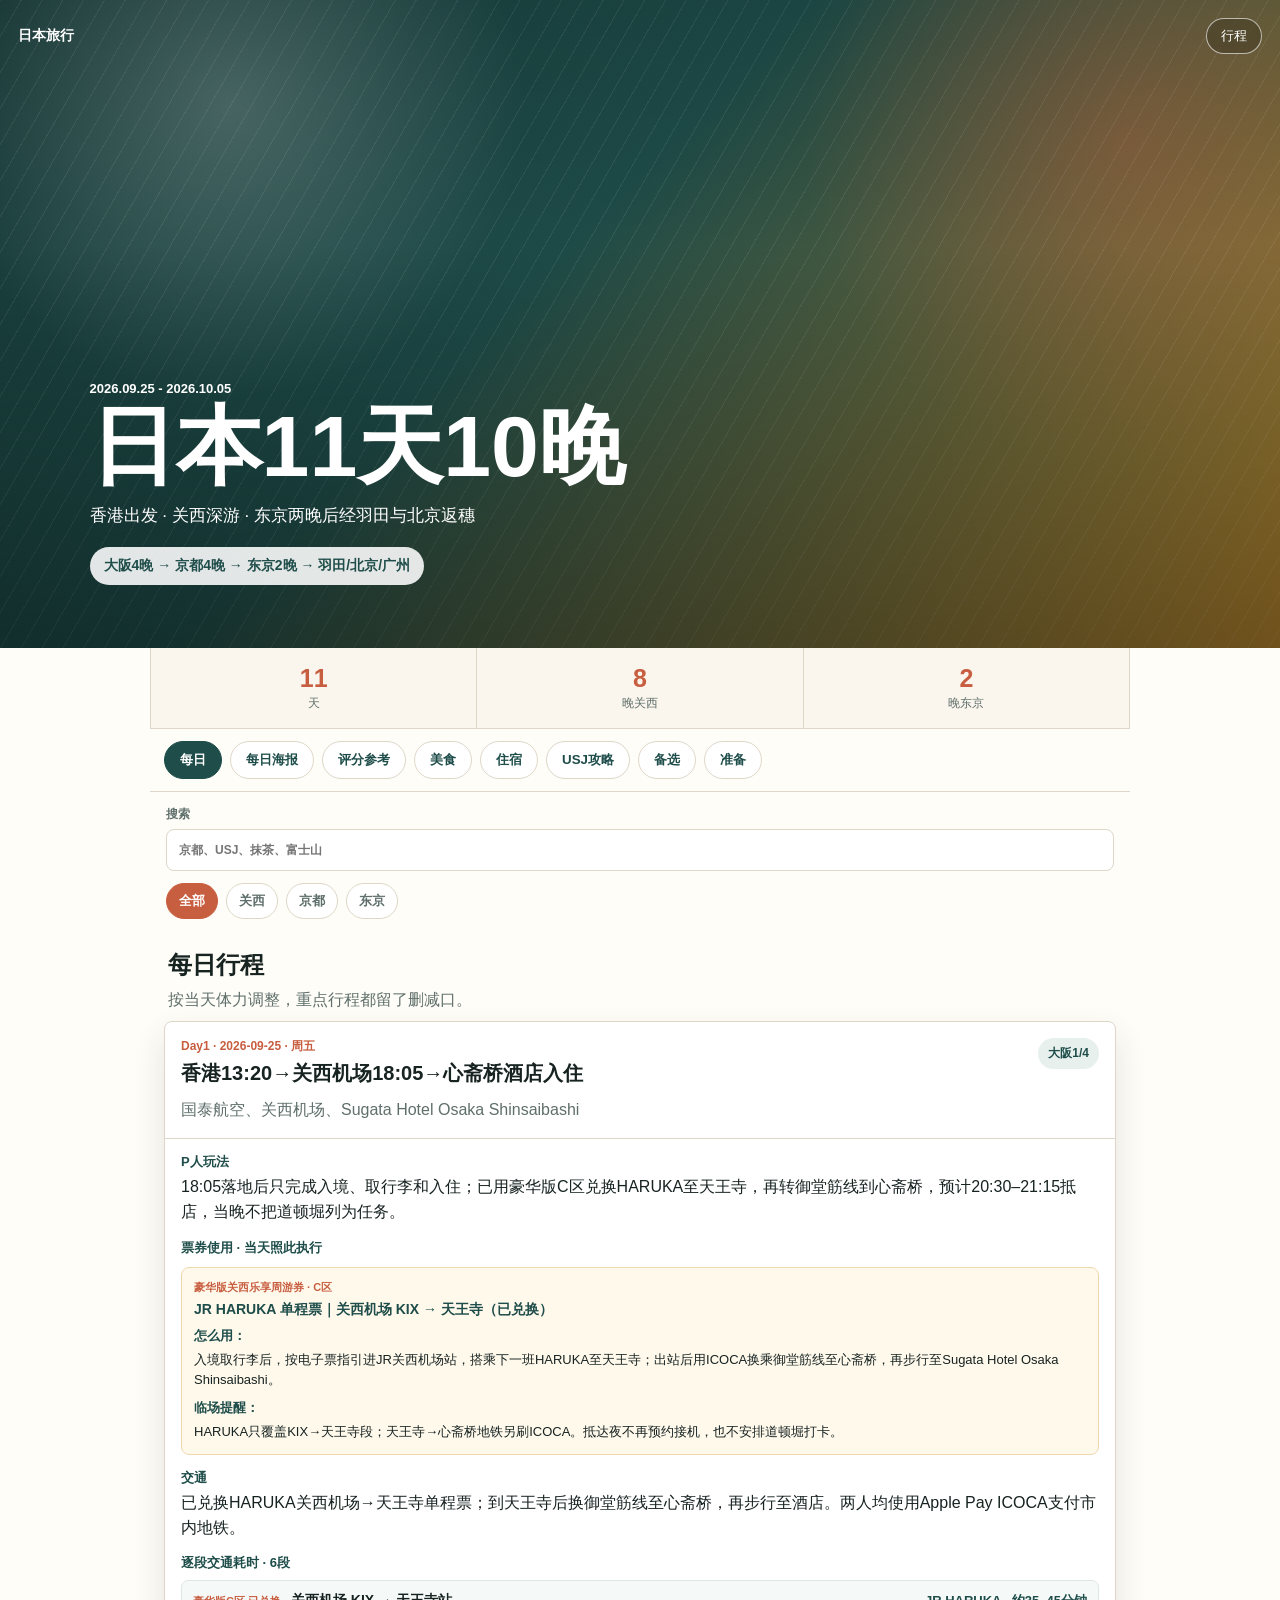
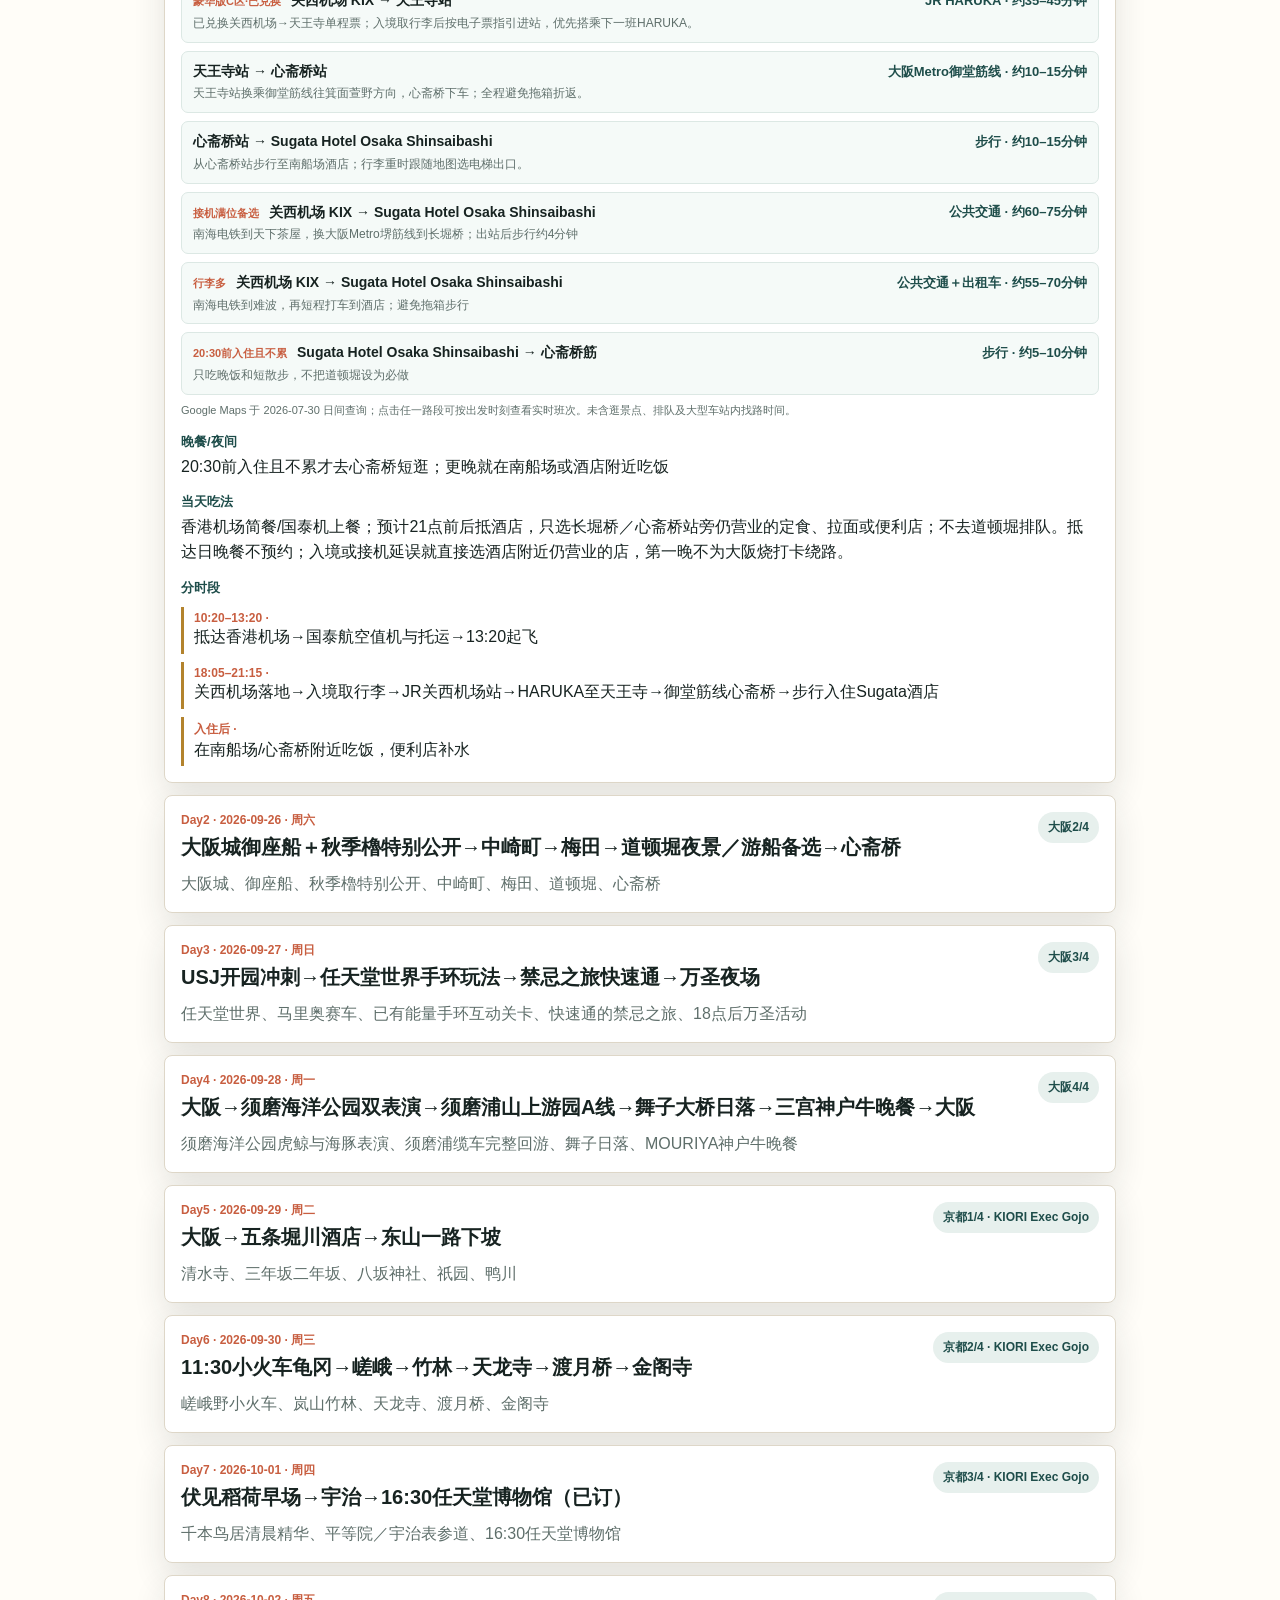
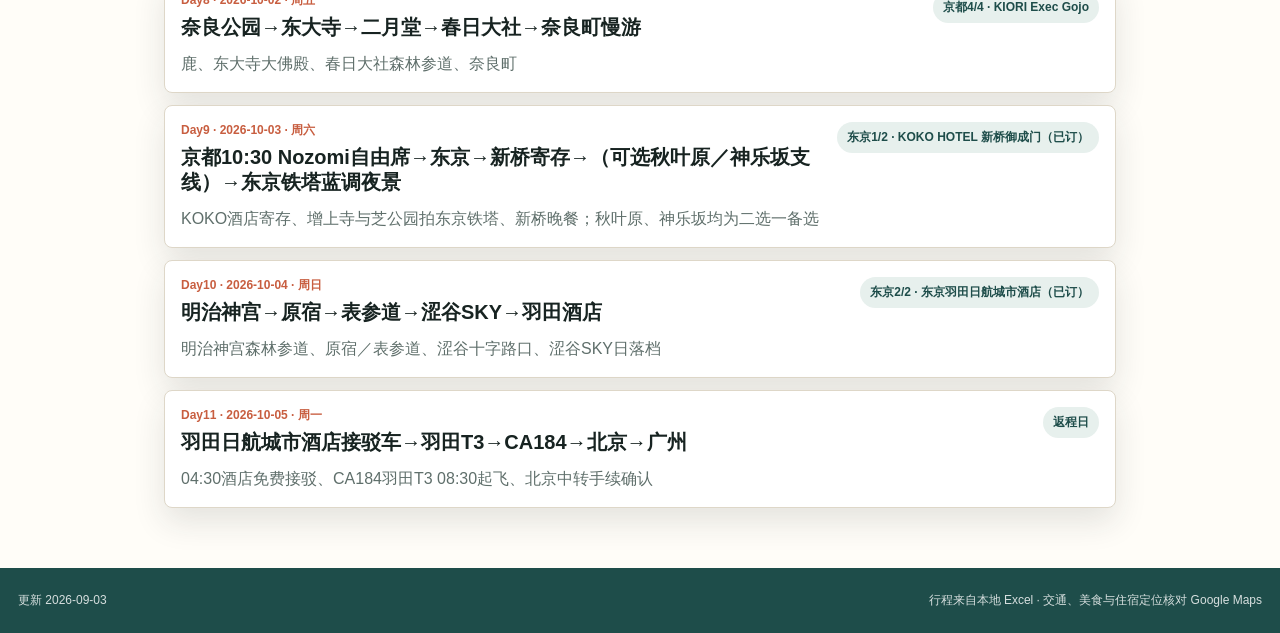
==== index.html @ 15c20168 "feat: 新增每日行程海报" ====
<!doctype html>
<html lang="zh-CN">
  <head>
    <meta charset="utf-8" />
    <meta name="viewport" content="width=device-width, initial-scale=1, viewport-fit=cover" />
    <meta name="theme-color" content="#1e4d4a" />
    <title>日本12天11晚旅行攻略</title>
    <style>
:root {
  color-scheme: light;
  --ink: #172321;
  --muted: #5f6f6b;
  --paper: #fffdf8;
  --band: #f2eee5;
  --line: #ded7c8;
  --green: #1e4d4a;
  --green-2: #2f6f65;
  --coral: #c85e40;
  --gold: #b3832d;
  --shadow: 0 14px 32px rgba(30, 44, 42, 0.12);
  font-family: -apple-system, BlinkMacSystemFont, "Segoe UI", "PingFang SC", "Microsoft YaHei", sans-serif;
}

* {
  box-sizing: border-box;
}

html {
  scroll-behavior: smooth;
}

body {
  margin: 0;
  background: var(--paper);
  color: var(--ink);
}

.hero {
  min-height: 88svh;
  position: relative;
  display: flex;
  flex-direction: column;
  justify-content: space-between;
  background:
    radial-gradient(circle at 18% 16%, rgba(255, 255, 255, 0.22), transparent 25%),
    radial-gradient(circle at 88% 22%, rgba(200, 94, 64, 0.35), transparent 26%),
    linear-gradient(135deg, #173b39 0%, #1e4d4a 42%, #b3832d 100%);
  isolation: isolate;
}

.hero__shade {
  position: absolute;
  inset: 0;
  background:
    linear-gradient(180deg, rgba(0, 0, 0, 0.1), rgba(0, 0, 0, 0.04) 38%, rgba(0, 0, 0, 0.38) 100%),
    repeating-linear-gradient(120deg, rgba(255, 255, 255, 0.08) 0 1px, transparent 1px 18px);
  z-index: -1;
}

.topbar {
  display: flex;
  align-items: center;
  justify-content: space-between;
  padding: max(18px, env(safe-area-inset-top)) 18px 0;
  color: #fff;
}

.brand {
  font-size: 14px;
  font-weight: 700;
}

.ghost-link {
  color: #fff;
  text-decoration: none;
  border: 1px solid rgba(255, 255, 255, 0.62);
  border-radius: 999px;
  padding: 8px 14px;
  font-size: 13px;
  background: rgba(0, 0, 0, 0.18);
  backdrop-filter: blur(10px);
}

.hero__content {
  color: #fff;
  padding: 0 20px 28px;
  max-width: 780px;
}

.eyebrow {
  margin: 0 0 10px;
  font-size: 13px;
  font-weight: 700;
}

h1 {
  margin: 0;
  font-size: clamp(42px, 13vw, 86px);
  line-height: 0.94;
  letter-spacing: 0;
  overflow-wrap: anywhere;
}

.subtitle {
  max-width: 28rem;
  margin: 16px 0 18px;
  font-size: 17px;
  line-height: 1.55;
}

.route-pill {
  display: inline-flex;
  max-width: 100%;
  padding: 10px 14px;
  border-radius: 999px;
  background: rgba(255, 255, 255, 0.88);
  color: var(--green);
  font-size: 14px;
  font-weight: 800;
}

main {
  padding-bottom: 42px;
}

.quick-band {
  display: grid;
  grid-template-columns: repeat(3, 1fr);
  gap: 1px;
  background: var(--line);
  border-bottom: 1px solid var(--line);
}

.quick-stat {
  background: #faf6ed;
  padding: 16px 10px;
  text-align: center;
}

.quick-stat strong {
  display: block;
  font-size: 25px;
  color: var(--coral);
}

.quick-stat span {
  display: block;
  margin-top: 2px;
  font-size: 12px;
  color: var(--muted);
}

.tabs {
  position: sticky;
  top: 0;
  z-index: 8;
  display: flex;
  gap: 8px;
  overflow-x: auto;
  padding: 12px 14px;
  background: rgba(255, 253, 248, 0.94);
  border-bottom: 1px solid var(--line);
  backdrop-filter: blur(18px);
}

.tab {
  flex: 0 0 auto;
  border: 1px solid var(--line);
  background: #fff;
  color: var(--green);
  border-radius: 999px;
  padding: 9px 15px;
  font-weight: 800;
}

.tab.is-active {
  color: #fff;
  background: var(--green);
  border-color: var(--green);
}

.toolbar {
  padding: 14px 16px 4px;
}

.search {
  display: grid;
  gap: 6px;
  color: var(--muted);
  font-size: 12px;
  font-weight: 800;
}

.search input {
  width: 100%;
  min-height: 42px;
  border: 1px solid var(--line);
  border-radius: 8px;
  padding: 10px 12px;
  background: #fff;
  color: var(--ink);
  font: inherit;
}

.chips {
  display: flex;
  gap: 8px;
  overflow-x: auto;
  padding: 12px 0 4px;
}

.chip {
  flex: 0 0 auto;
  border: 1px solid var(--line);
  background: #fff;
  color: var(--muted);
  border-radius: 999px;
  padding: 8px 12px;
  font-size: 13px;
  font-weight: 700;
}

.chip.is-active {
  color: #fff;
  background: var(--coral);
  border-color: var(--coral);
}

.content-view {
  display: none;
}

.content-view.is-visible {
  display: block;
}

.poster-gallery {
  display: grid;
  grid-template-columns: repeat(2, minmax(0, 1fr));
  gap: 12px;
}

.poster-card {
  display: block;
  overflow: hidden;
  border: 1px solid var(--line);
  border-radius: 16px;
  background: var(--paper);
  color: var(--ink);
  text-decoration: none;
  box-shadow: var(--shadow);
}

.poster-card:active {
  transform: scale(0.98);
}

.poster-card img {
  display: block;
  width: 100%;
  aspect-ratio: 2 / 3;
  object-fit: cover;
  background: #edf3f1;
}

.poster-card-copy {
  padding: 10px 11px 12px;
}

.poster-card-copy strong,
.poster-card-copy span {
  display: block;
}

.poster-card-copy strong {
  font-size: 15px;
}

.poster-card-copy span {
  margin-top: 3px;
  color: var(--muted);
  font-size: 12px;
  line-height: 1.4;
}

.section-head {
  padding: 22px 18px 10px;
}

.section-head h2 {
  margin: 0;
  font-size: 24px;
}

.section-head p {
  margin: 7px 0 0;
  color: var(--muted);
  line-height: 1.45;
}

.day-list,
.simple-list,
.food-groups {
  display: grid;
  gap: 12px;
  padding: 0 14px 18px;
}

.day-card,
.info-card,
.food-card {
  background: #fff;
  border: 1px solid var(--line);
  border-radius: 8px;
  box-shadow: var(--shadow);
  overflow: hidden;
}

.day-card summary {
  list-style: none;
  cursor: pointer;
  padding: 16px;
}

.day-card summary::-webkit-details-marker {
  display: none;
}

.day-top {
  display: flex;
  justify-content: space-between;
  gap: 12px;
  align-items: flex-start;
}

.day-kicker,
.tag {
  color: var(--coral);
  font-size: 12px;
  font-weight: 900;
}

.day-title {
  margin: 6px 0 0;
  font-size: 20px;
  line-height: 1.25;
}

.stay {
  color: var(--green);
  background: #e7f0ed;
  border-radius: 999px;
  padding: 7px 10px;
  font-size: 12px;
  font-weight: 800;
  white-space: nowrap;
}

.anchors {
  margin: 12px 0 0;
  color: var(--muted);
  line-height: 1.5;
}

.day-body {
  border-top: 1px solid var(--line);
  padding: 0 16px 16px;
}

.field {
  margin-top: 14px;
}

.field strong {
  display: block;
  margin-bottom: 4px;
  color: var(--green);
  font-size: 13px;
}

.field p {
  margin: 0;
  color: var(--ink);
  line-height: 1.55;
}

.detail-list {
  display: grid;
  gap: 8px;
  margin-top: 10px;
}

.attraction-list,
.pass-use-list {
  display: grid;
  gap: 10px;
  margin-top: 10px;
}

.attraction-card {
  padding: 11px;
  border: 1px solid #dce8e4;
  border-radius: 8px;
  background: #f7fbf9;
}

.attraction-card-head {
  display: flex;
  gap: 10px;
  align-items: flex-start;
  justify-content: space-between;
}

.attraction-card h4,
.pass-use-card h4 {
  margin: 0;
  color: var(--green);
  font-size: 14px;
  line-height: 1.45;
}

.attraction-card-head span {
  flex: 0 0 auto;
  padding: 3px 6px;
  border-radius: 999px;
  background: #f4efe4;
  color: var(--muted);
  font-size: 11px;
  font-weight: 800;
}

.attraction-card p,
.pass-use-card p {
  margin: 7px 0 0;
  color: var(--ink);
  font-size: 13px;
  line-height: 1.55;
}

.attraction-card .attraction-card-tip {
  color: var(--muted);
}

.attraction-card-tip strong,
.pass-use-card p strong {
  color: var(--green);
}

.pass-use-card {
  padding: 12px;
  border: 1px solid #efd7ad;
  border-radius: 8px;
  background: #fff9ec;
}

.pass-use-kicker {
  margin-bottom: 4px;
  color: var(--coral);
  font-size: 11px;
  font-weight: 900;
}

.route-list {
  display: grid;
  gap: 8px;
  margin-top: 8px;
}

.route-row {
  display: grid;
  grid-template-columns: minmax(0, 1fr) auto;
  gap: 4px 10px;
  align-items: center;
  padding: 10px 11px;
  border: 1px solid #dce8e4;
  border-radius: 7px;
  background: #f5faf8;
  color: var(--ink);
  text-decoration: none;
}

.route-row:active {
  background: #e7f0ed;
}

.route-option {
  display: inline-block;
  margin-right: 6px;
  color: var(--coral);
  font-size: 11px;
  font-weight: 900;
}

.route-points {
  min-width: 0;
  font-size: 14px;
  font-weight: 800;
  line-height: 1.4;
}

.route-time {
  color: var(--green);
  font-size: 13px;
  font-weight: 900;
  white-space: nowrap;
}

.route-note {
  grid-column: 1 / -1;
  color: var(--muted);
  font-size: 12px;
  line-height: 1.4;
}

.route-source {
  margin-top: 8px;
  color: var(--muted);
  font-size: 11px;
  line-height: 1.45;
}

.detail-row {
  border-left: 3px solid var(--gold);
  padding: 4px 0 4px 10px;
}

.info-card,
.food-card {
  padding: 15px;
}

.info-card h3,
.food-card h3 {
  margin: 0 0 8px;
  font-size: 17px;
  line-height: 1.35;
}

.meta {
  display: flex;
  flex-wrap: wrap;
  gap: 6px;
  margin-bottom: 10px;
}

.meta span {
  border-radius: 999px;
  padding: 5px 8px;
  background: #f4efe4;
  color: var(--muted);
  font-size: 12px;
  font-weight: 700;
}

.food-region {
  padding: 14px 4px 0;
  color: var(--green);
  font-size: 18px;
}

.section-eyebrow {
  margin: 0 0 7px;
  color: var(--coral);
  font-size: 11px;
  font-weight: 900;
  letter-spacing: 0.11em;
}

.food-couple-guide {
  display: grid;
  gap: 14px;
  padding: 0 14px 22px;
}

.food-visual-strip {
  display: grid;
  grid-template-columns: repeat(2, minmax(0, 1fr));
  gap: 10px;
}

.food-visual {
  position: relative;
  min-height: 224px;
  border-radius: 14px;
  overflow: hidden;
  background: var(--green);
  box-shadow: var(--shadow);
}

.food-visual img {
  width: 100%;
  height: 100%;
  position: absolute;
  inset: 0;
  object-fit: cover;
}

.food-visual::after {
  content: "";
  position: absolute;
  inset: 0;
  background: linear-gradient(180deg, rgba(8, 21, 18, 0.04) 25%, rgba(8, 21, 18, 0.8));
}

.food-visual-copy {
  position: absolute;
  right: 12px;
  bottom: 12px;
  left: 12px;
  z-index: 1;
  color: #fff;
}

.food-visual-copy span {
  display: block;
  font-size: 11px;
  font-weight: 900;
  letter-spacing: 0.1em;
}

.food-visual-copy strong {
  display: block;
  margin-top: 3px;
  font-size: 18px;
}

.food-visual-copy p {
  margin: 4px 0 0;
  font-size: 12px;
  line-height: 1.45;
}

.food-rules {
  display: grid;
  grid-template-columns: repeat(3, minmax(0, 1fr));
  gap: 1px;
  overflow: hidden;
  border: 1px solid #eadfca;
  border-radius: 12px;
  background: #eadfca;
}

.food-rule {
  padding: 11px 9px;
  background: #fffaf0;
}

.food-rule strong,
.food-rule span {
  display: block;
}

.food-rule strong {
  color: var(--green);
  font-size: 15px;
}

.food-rule span {
  margin-top: 3px;
  color: var(--muted);
  font-size: 11px;
  line-height: 1.35;
}

.food-day-rail {
  display: grid;
  grid-auto-flow: column;
  grid-auto-columns: minmax(275px, 84%);
  gap: 10px;
  overflow-x: auto;
  padding: 1px 1px 6px;
  scroll-snap-type: x mandatory;
}

.food-day-card {
  scroll-snap-align: start;
  padding: 15px;
  border: 1px solid var(--line);
  border-radius: 12px;
  background: #fff;
  box-shadow: 0 8px 20px rgba(30, 44, 42, 0.08);
}

.food-day-card--highlight {
  border-color: #dfbf85;
  background: #fffaf0;
}

.food-day-top {
  display: flex;
  align-items: center;
  justify-content: space-between;
  gap: 8px;
}

.food-day-card h3 {
  margin: 8px 0 10px;
  color: var(--green);
  font-size: 18px;
  line-height: 1.35;
}

.food-day-card p {
  margin: 8px 0 0;
  color: var(--ink);
  font-size: 13px;
  line-height: 1.55;
}

.food-day-card p strong {
  color: var(--green);
}

.food-directory-head {
  display: flex;
  align-items: end;
  justify-content: space-between;
  gap: 16px;
  margin: 2px 14px 12px;
  padding-top: 20px;
  border-top: 1px solid var(--line);
}

.food-directory-head h3 {
  margin: 0;
  color: var(--green);
  font-size: 21px;
}

.food-directory-head > p {
  max-width: 12rem;
  margin: 0;
  color: var(--muted);
  font-size: 12px;
  line-height: 1.4;
  text-align: right;
}

.food-groups {
  gap: 18px;
}

.food-region-block {
  display: grid;
  gap: 9px;
}

.food-region {
  padding: 0 4px;
  color: var(--green);
  font-size: 18px;
}

.food-region-note {
  margin: -4px 4px 0;
  color: var(--muted);
  font-size: 12px;
}

.food-region-list {
  display: grid;
  gap: 9px;
}

.food-card {
  padding: 0;
  border-radius: 12px;
}

.food-card summary {
  list-style: none;
  cursor: pointer;
  padding: 14px;
}

.food-card summary::-webkit-details-marker {
  display: none;
}

.food-card[open] summary {
  border-bottom: 1px solid var(--line);
}

.food-card-title {
  display: flex;
  align-items: flex-start;
  justify-content: space-between;
  gap: 12px;
}

.food-card-title h3 {
  margin: 8px 0 0;
  color: var(--ink);
  font-size: 16px;
  line-height: 1.45;
}

.food-card-chevron {
  flex: 0 0 auto;
  color: var(--green);
  font-size: 18px;
  line-height: 1;
  transition: transform 0.2s ease;
}

.food-card[open] .food-card-chevron {
  transform: rotate(180deg);
}

.food-card-body {
  padding: 0 14px 14px;
}

.food-map-links {
  display: flex;
  flex-wrap: wrap;
  gap: 7px;
  margin: 10px 0 2px;
}

.food-map-link {
  display: inline-flex;
  align-items: center;
  gap: 4px;
  max-width: 100%;
  padding: 7px 9px;
  border: 1px solid #cddfda;
  border-radius: 999px;
  background: #edf6f3;
  color: var(--green);
  font-size: 12px;
  font-weight: 850;
  line-height: 1.3;
  text-decoration: none;
}

.food-map-link:active {
  background: #dcebe7;
}

.food-map-note {
  width: 100%;
  color: var(--muted);
  font-size: 11px;
  line-height: 1.4;
}

.hotel-list {
  display: grid;
  gap: 9px;
  margin-top: 9px;
}

.hotel-pick {
  padding: 11px;
  border: 1px solid #dce8e4;
  border-radius: 7px;
  background: #f7faf9;
}

.hotel-top {
  display: flex;
  justify-content: space-between;
  gap: 8px;
  align-items: flex-start;
}

.hotel-name {
  margin: 0;
  font-size: 14px;
  line-height: 1.4;
}

.hotel-budget {
  flex: 0 0 auto;
  padding: 4px 7px;
  border-radius: 999px;
  background: #f4efe4;
  color: var(--muted);
  font-size: 11px;
  font-weight: 800;
}

.hotel-area {
  margin-top: 3px;
  color: var(--coral);
  font-size: 11px;
  font-weight: 900;
}

.hotel-reason {
  margin: 7px 0 0;
  color: var(--ink);
  font-size: 12px;
  line-height: 1.5;
}

.hotel-actions {
  display: flex;
  flex-wrap: wrap;
  gap: 7px;
  margin-top: 9px;
}

.hotel-link {
  display: inline-flex;
  align-items: center;
  padding: 7px 9px;
  border: 1px solid #cddfda;
  border-radius: 999px;
  background: #fff;
  color: var(--green);
  font-size: 12px;
  font-weight: 850;
  text-decoration: none;
}

.hotel-link--route {
  border-color: var(--green);
  background: var(--green);
  color: #fff;
}

.hotel-location-note {
  margin-top: 9px;
  color: var(--muted);
  font-size: 11px;
  line-height: 1.45;
}

.usj-guide {
  display: grid;
  gap: 14px;
  padding: 0 14px 22px;
}

.usj-hero-card,
.usj-section,
.usj-date-card,
.usj-strategy-card,
.usj-pass-card,
.usj-single-card {
  border: 1px solid var(--line);
  border-radius: 8px;
  background: #fff;
  box-shadow: var(--shadow);
}

.usj-hero-card {
  padding: 16px;
  color: #fff;
  background: linear-gradient(135deg, #c85e40 0%, #8f2f34 50%, #3b1e32 100%);
  border: 0;
}

.usj-hero-card h3,
.usj-section h3 {
  margin: 0;
}

.usj-hero-card p {
  margin: 8px 0 0;
  line-height: 1.55;
}

.usj-hero-card .usj-small-note {
  color: rgba(255, 255, 255, 0.82);
}

.usj-section {
  padding: 15px;
}

.usj-section-head {
  display: flex;
  justify-content: space-between;
  gap: 12px;
  align-items: baseline;
  margin-bottom: 11px;
}

.usj-section-head span,
.usj-small-note {
  color: var(--muted);
  font-size: 11px;
  line-height: 1.45;
}

.usj-date-grid,
.usj-strategy-grid,
.usj-pass-grid,
.usj-single-grid {
  display: grid;
  gap: 9px;
}

.usj-date-card,
.usj-strategy-card,
.usj-pass-card,
.usj-single-card {
  padding: 12px;
  box-shadow: none;
  background: #f9fbfa;
}

.usj-date-card.is-primary {
  border-color: var(--coral);
  background: #fff8f5;
}

.usj-date-top,
.usj-attraction-top {
  display: flex;
  justify-content: space-between;
  gap: 10px;
  align-items: flex-start;
}

.usj-date-top h4,
.usj-strategy-card h4,
.usj-pass-card h4,
.usj-single-card h4 {
  margin: 0;
  font-size: 15px;
}

.usj-status,
.usj-wait,
.usj-decision,
.usj-single-status {
  flex: 0 0 auto;
  border-radius: 999px;
  padding: 5px 8px;
  font-size: 11px;
  font-weight: 900;
}

.usj-status,
.usj-decision {
  color: #fff;
  background: var(--coral);
}

.usj-wait {
  color: var(--green);
  background: #e7f0ed;
  white-space: nowrap;
}

.usj-date-meta,
.usj-strategy-meta {
  display: grid;
  gap: 5px;
  margin-top: 9px;
  color: var(--muted);
  font-size: 12px;
  line-height: 1.45;
}

.usj-attraction-list,
.usj-halloween-list,
.usj-source-list {
  display: grid;
  gap: 8px;
}

.usj-attraction {
  border: 1px solid #dce8e4;
  border-radius: 8px;
  overflow: hidden;
  background: #fff;
}

.usj-attraction-image {
  display: block;
  width: 100%;
  aspect-ratio: 7 / 3;
  object-fit: cover;
  background: #e7efec;
  border-bottom: 1px solid var(--line);
}

.usj-attraction summary {
  list-style: none;
  cursor: pointer;
  padding: 12px;
}

.usj-attraction summary::-webkit-details-marker {
  display: none;
}

.usj-attraction-title {
  min-width: 0;
}

.usj-attraction-title h4 {
  margin: 0;
  font-size: 15px;
  line-height: 1.35;
}

.usj-attraction-title p {
  margin: 3px 0 0;
  color: var(--muted);
  font-size: 11px;
}

.usj-rating {
  margin-top: 8px;
  color: var(--gold);
  font-size: 13px;
  letter-spacing: 1px;
}

.usj-attraction-body {
  padding: 0 12px 12px;
  border-top: 1px solid var(--line);
}

.usj-official-link,
.usj-official-map-link {
  display: inline-flex;
  align-items: center;
  justify-content: center;
  min-height: 38px;
  margin-top: 10px;
  padding: 8px 12px;
  border: 1px solid var(--green);
  border-radius: 999px;
  color: var(--green);
  background: #fff;
  font-size: 12px;
  font-weight: 850;
  text-decoration: none;
}

.usj-halloween-item {
  display: grid;
  grid-template-columns: minmax(112px, 34%) 1fr;
  gap: 11px;
  padding: 0;
  border-left: 4px solid #8f2f34;
  border-radius: 0 7px 7px 0;
  background: #fbf5f6;
  overflow: hidden;
}

.usj-halloween-item > img {
  width: 100%;
  height: 100%;
  min-height: 128px;
  object-fit: cover;
}

.usj-halloween-copy {
  padding: 11px 11px 11px 0;
}

.usj-halloween-item h4 {
  margin: 0;
  font-size: 14px;
}

.usj-halloween-item p {
  margin: 5px 0 0;
  font-size: 12px;
  line-height: 1.5;
}

.usj-halloween-item a {
  display: inline-block;
  margin-top: 7px;
  color: #8f2f34;
  font-size: 11px;
  font-weight: 850;
  text-decoration: none;
}

.usj-map-scroll {
  overflow-x: auto;
  overscroll-behavior-inline: contain;
  padding: 4px 0 8px;
  scrollbar-width: thin;
}

.usj-route-map {
  display: block;
  width: 100%;
  min-width: 760px;
  height: auto;
}

.usj-map-zone rect {
  fill: rgba(255, 255, 255, 0.9);
  stroke: #8db4a8;
  stroke-width: 3;
}

.usj-map-zone text {
  fill: #244b42;
  text-anchor: middle;
  font-size: 16px;
  font-weight: 800;
}

.usj-map-zone text + text {
  fill: #607a73;
  font-size: 12px;
  font-weight: 650;
}

.usj-map-zone--nintendo rect {
  fill: #fff3c6;
  stroke: #d59b22;
}

.usj-map-zone--harry rect {
  fill: #eae6f5;
  stroke: #796c9e;
}

.usj-map-zone--minion rect {
  fill: #fff7b7;
  stroke: #d4a900;
}

.usj-map-zone--hollywood rect {
  fill: #fbe7e1;
  stroke: #d26b51;
}

.usj-map-entrance path {
  fill: #274f46;
}

.usj-map-entrance text {
  fill: #274f46;
  text-anchor: middle;
  font-size: 13px;
  font-weight: 900;
}

.usj-map-route-line {
  fill: none;
  stroke: #d65f42;
  stroke-width: 8;
  stroke-linecap: round;
  stroke-linejoin: round;
  stroke-dasharray: 3 15;
  opacity: 0.92;
}

.usj-map-marker circle {
  fill: #d65f42;
  stroke: #fff;
  stroke-width: 4;
}

.usj-map-marker text {
  fill: #fff;
  text-anchor: middle;
  font-size: 13px;
  font-weight: 950;
}

.usj-map-legend {
  display: flex;
  flex-wrap: wrap;
  gap: 8px 14px;
  margin-top: 7px;
  color: var(--muted);
  font-size: 11px;
}

.usj-map-legend span {
  display: inline-flex;
  align-items: center;
  gap: 6px;
}

.usj-legend-line {
  width: 24px;
  border-top: 3px dashed #d65f42;
}

.usj-legend-dot {
  width: 12px;
  height: 12px;
  border-radius: 50%;
  background: #d65f42;
  box-shadow: 0 0 0 2px #fff, 0 0 0 3px #d65f42;
}

.usj-official-map-link {
  width: 100%;
  color: #fff;
  background: var(--green);
}

.usj-route-assumption {
  padding: 12px;
  border: 1px solid #e7c981;
  border-radius: 8px;
  background: #fff8e9;
}

.usj-route-assumption > strong {
  display: block;
  color: #7a4f13;
  font-size: 14px;
}

.usj-route-assumption p {
  margin: 6px 0 0;
  color: #765b24;
  font-size: 11px;
  line-height: 1.5;
}

.usj-route-timeline {
  position: relative;
  display: grid;
  gap: 10px;
  margin-top: 13px;
}

.usj-route-timeline::before {
  content: "";
  position: absolute;
  top: 18px;
  bottom: 18px;
  left: 17px;
  width: 3px;
  background: linear-gradient(#d65f42, #2e675a);
}

.usj-route-step {
  position: relative;
  display: grid;
  grid-template-columns: 36px minmax(0, 1fr);
  gap: 10px;
}

.usj-route-step-marker {
  z-index: 1;
  display: grid;
  place-items: center;
  width: 36px;
  height: 36px;
  border: 3px solid #fff;
  border-radius: 50%;
  color: #fff;
  background: #d65f42;
  box-shadow: 0 0 0 1px #d65f42;
  font-size: 13px;
  font-weight: 950;
}

.usj-route-step-content {
  min-width: 0;
  padding: 11px;
  border: 1px solid #dce8e4;
  border-radius: 8px;
  background: #fbfdfc;
}

.usj-route-step-head {
  display: flex;
  justify-content: space-between;
  gap: 10px;
  align-items: flex-start;
}

.usj-route-step-head span {
  color: #c1553c;
  font-size: 11px;
  font-weight: 900;
}

.usj-route-step-head h4 {
  margin: 3px 0 0;
  font-size: 14px;
  line-height: 1.4;
}

.usj-route-step-head em {
  flex: 0 0 auto;
  padding: 4px 7px;
  border-radius: 999px;
  color: var(--green);
  background: #e7f0ed;
  font-size: 10px;
  font-style: normal;
  font-weight: 850;
}

.usj-route-facts {
  display: grid;
  gap: 4px;
  margin-top: 8px;
  padding: 8px;
  border-radius: 6px;
  background: #f0f6f4;
  color: var(--muted);
  font-size: 11px;
  line-height: 1.45;
}

.usj-strategy-card.is-recommended {
  border-color: var(--green);
  background: #f2f8f6;
}

.usj-pass-card.is-recommended {
  border-color: var(--coral);
  background: #fff8f5;
}

.usj-pass-projects {
  margin: 10px 0 0;
  padding-left: 21px;
  font-size: 12px;
  line-height: 1.55;
}

.usj-pass-projects li + li {
  margin-top: 3px;
}

.usj-single-card p {
  margin: 7px 0 0;
  color: var(--muted);
  font-size: 12px;
  line-height: 1.55;
}

.usj-single-status {
  color: var(--green);
  background: #e7f0ed;
  white-space: nowrap;
}

.usj-single-rules {
  margin-top: 12px;
  padding-top: 12px;
  border-top: 1px dashed var(--line);
}

.usj-inline-note {
  margin: 11px 0 0;
  padding: 9px 10px;
  border-radius: 7px;
  background: #fff8e9;
  color: #765b24;
  font-size: 11px;
  line-height: 1.5;
}

.usj-closure-list {
  margin: 0;
  padding-left: 19px;
  color: var(--ink);
  font-size: 12px;
  line-height: 1.55;
}

.usj-closure-list li + li {
  margin-top: 6px;
}

.usj-source-link {
  display: flex;
  justify-content: space-between;
  gap: 10px;
  padding: 10px 11px;
  border: 1px solid #cddfda;
  border-radius: 7px;
  background: #f5faf8;
  color: var(--green);
  font-size: 12px;
  font-weight: 850;
  text-decoration: none;
}

.usj-source-link::after {
  content: "打开 ↗";
  flex: 0 0 auto;
}

footer {
  display: flex;
  justify-content: space-between;
  gap: 12px;
  padding: 24px 18px calc(24px + env(safe-area-inset-bottom));
  background: var(--green);
  color: rgba(255, 255, 255, 0.82);
  font-size: 12px;
}

@media (min-width: 760px) {
  .hero {
    min-height: 72vh;
  }

  .hero__content {
    padding-left: 7vw;
    padding-bottom: 7vh;
  }

  main {
    max-width: 980px;
    margin: 0 auto;
  }

  .quick-band {
    border-left: 1px solid var(--line);
    border-right: 1px solid var(--line);
  }

  .day-list,
  .simple-list,
  .food-groups,
  .usj-date-grid,
  .usj-strategy-grid {
    grid-template-columns: repeat(2, minmax(0, 1fr));
  }

  .day-list {
    grid-template-columns: 1fr;
  }
}

    </style>
  </head>
  <body>
    <header class="hero" id="hero">
      <div class="hero__shade"></div>
      <nav class="topbar">
        <span class="brand">日本旅行</span>
        <a class="ghost-link" href="#today">行程</a>
      </nav>
      <section class="hero__content">
        <p class="eyebrow" id="tripDates"></p>
        <h1 id="tripTitle"></h1>
        <p class="subtitle" id="tripSubtitle"></p>
        <div class="route-pill" id="tripRoute"></div>
      </section>
    </header>

    <main>
      <section class="quick-band" aria-label="旅行摘要">
        <div class="quick-stat">
          <strong>11</strong>
          <span>天</span>
        </div>
        <div class="quick-stat">
          <strong>8</strong>
          <span>晚关西</span>
        </div>
        <div class="quick-stat">
          <strong>2</strong>
          <span>晚东京</span>
        </div>
      </section>

      <div class="tabs" role="tablist" aria-label="攻略分类">
        <button class="tab is-active" data-view="days" type="button">每日</button>
        <button class="tab" data-view="posters" type="button">每日海报</button>
        <button class="tab" data-view="review" type="button">评分参考</button>
        <button class="tab" data-view="food" type="button">美食</button>
        <button class="tab" data-view="lodging" type="button">住宿</button>
        <button class="tab" data-view="usj" type="button">USJ攻略</button>
        <button class="tab" data-view="planb" type="button">备选</button>
        <button class="tab" data-view="prep" type="button">准备</button>
      </div>

      <section class="toolbar" id="dayToolbar">
        <label class="search">
          <span>搜索</span>
          <input id="searchInput" type="search" placeholder="京都、USJ、抹茶、富士山" />
        </label>
        <div class="chips" id="cityChips"></div>
      </section>

      <section class="content-view is-visible" id="daysView">
        <div class="section-head" id="today">
          <h2>每日行程</h2>
          <p>按当天体力调整，重点行程都留了删减口。</p>
        </div>
        <div class="day-list" id="dayList"></div>
      </section>

      <section class="content-view" id="postersView">
        <div class="section-head">
          <p class="section-eyebrow">DAILY POSTERS</p>
          <h2>每日行程海报</h2>
          <p>点击海报查看原图；路线图按当天真实方向绘制，实际换乘仍以 Google Maps 为准。</p>
        </div>
        <div class="poster-gallery" id="posterGallery"></div>
      </section>

      <section class="content-view" id="reviewView">
        <div class="section-head">
          <p class="section-eyebrow">TRIP REVIEW</p>
          <h2>评分参考与体验取舍</h2>
          <p>按情侣偏好评估每日与景点：景点价值、出片度、互动性、轻松度，以及可能重复的体验。</p>
        </div>
        <div id="reviewGuide"></div>
      </section>

      <section class="content-view" id="foodView">
        <div class="section-head">
          <p class="section-eyebrow">COUPLE FOOD GUIDE</p>
          <h2>两个人的美食与出片计划</h2>
          <p>先按当天动线决定吃什么，再按地区挑店。每晚只留一顿主角餐，排队超过阈值就切换备选。</p>
        </div>
        <div class="food-couple-guide" id="foodCoupleGuide"></div>
        <div class="food-directory-head">
          <div>
            <p class="section-eyebrow">RESTAURANT DIRECTORY</p>
            <h3>按地区找店</h3>
          </div>
          <p>展开卡片查看点单、排队和地图。</p>
        </div>
        <div class="food-groups" id="foodGroups"></div>
      </section>

      <section class="content-view" id="lodgingView">
        <div class="section-head">
          <h2>住宿推荐</h2>
          <p>按人民币每晚约300–500元筛选；每家都能查看定位，或从你当前所在位置直接规划路线。</p>
        </div>
        <div class="simple-list" id="lodgingList"></div>
      </section>

      <section class="content-view" id="usjView">
        <div class="section-head">
          <h2>USJ项目与排队攻略</h2>
          <p>为9月27日整理：官方项目与活动规则＋2026历史数据估算。临出发前点击底部官方入口复核。</p>
        </div>
        <div class="usj-guide" id="usjGuide"></div>
      </section>

      <section class="content-view" id="planbView">
        <div class="section-head">
          <h2>备选方案</h2>
          <p>晚点、下雨、人多、富士山看不见时用。</p>
        </div>
        <div class="simple-list" id="planbList"></div>
      </section>

      <section class="content-view" id="prepView">
        <div class="section-head">
          <h2>准备清单</h2>
          <p>预约、交通、证件和行李放在这里。</p>
        </div>
        <div class="simple-list" id="transportList"></div>
        <div class="simple-list" id="checkList"></div>
      </section>
    </main>

    <footer>
      <span id="updatedAt"></span>
      <span>行程来自本地 Excel · 交通、美食与住宿定位核对 Google Maps</span>
    </footer>

    <script>
window.TRIP_DATA = {
  "trip": {
    "title": "日本11天10晚",
    "subtitle": "香港出发 · 关西深游 · 东京两晚后经羽田与北京返穗",
    "dates": "2026.09.25 - 2026.10.05",
    "route": "大阪4晚 → 京都4晚 → 东京2晚 → 羽田/北京/广州"
  },
  "days": [
    {
      "天数": "Day1",
      "日期": "2026-09-25",
      "星期": "周五",
      "入住": "大阪1/4",
      "主线": "香港13:20→关西机场18:05→心斋桥酒店入住",
      "必去锚点": "国泰航空、关西机场、Sugata Hotel Osaka Shinsaibashi",
      "P人友好玩法": "18:05落地后只完成入境、取行李和入住；已用豪华版C区兑换HARUKA至天王寺，再转御堂筋线到心斋桥，预计20:30–21:15抵店，当晚不把道顿堀列为任务。",
      "交通重点": "已兑换HARUKA关西机场→天王寺单程票；到天王寺后换御堂筋线至心斋桥，再步行至酒店。两人均使用Apple Pay ICOCA支付市内地铁。",
      "晚餐/夜间建议": "20:30前入住且不累才去心斋桥短逛；更晚就在南船场或酒店附近吃饭",
      "短日期": "09-25",
      "吃法": {
        "天数": "Day1",
        "日期": "09-25",
        "城市": "大阪",
        "早餐/早午餐": "香港机场或登机前解决，机上餐按国泰实际供应",
        "午餐": "香港机场简餐/国泰机上餐",
        "晚餐": "预计21点前后抵酒店，只选长堀桥／心斋桥站旁仍营业的定食、拉面或便利店；不去道顿堀排队",
        "甜品/咖啡/夜宵": "便利店补水和简单夜宵，不专门排队",
        "P人吃法": "抵达日晚餐不预约；入境或接机延误就直接选酒店附近仍营业的店，第一晚不为大阪烧打卡绕路。"
      },
      "细节": [
        {
          "日期": "09-25",
          "城市": "",
          "时间块": "10:20–13:20",
          "建议安排": "抵达香港机场→国泰航空值机与托运→13:20起飞",
          "可替换/删减": "机场内简单午餐",
          "为什么这样排": "国际航班按起飞前约3小时抵达机场更稳",
          "注意事项": "机票显示时间均为当地时间；出发前再次确认航站楼"
        },
        {
          "日期": "09-25",
          "城市": "",
          "时间块": "18:05–21:15",
          "建议安排": "关西机场落地→入境取行李→JR关西机场站→HARUKA至天王寺→御堂筋线心斋桥→步行入住Sugata酒店",
          "可替换/删减": "HARUKA班次衔接不理想时在机场站短休并等下一班；不改走南海绕路",
          "为什么这样排": "已兑换HARUKA KIX→天王寺，换乘一次即可到心斋桥；比共享接机更可控，也保留抵达夜的预算",
          "注意事项": "HARUKA只到天王寺；换乘御堂筋线往箕面萱野方向。两人行李多时，跟随地图选有电梯的心斋桥出口"
        },
        {
          "日期": "09-25",
          "城市": "",
          "时间块": "入住后",
          "建议安排": "在南船场/心斋桥附近吃饭，便利店补水",
          "可替换/删减": "直接在酒店休息",
          "为什么这样排": "把完整道顿堀安排留给Day2晚间",
          "注意事项": "20:30后不再把跨区或夜游设为任务"
        }
      ],
      "景点详解": [],
      "票券安排": [
        {
          "票券": "豪华版关西乐享周游券 · C区",
          "项目": "JR HARUKA 单程票｜关西机场 KIX → 天王寺（已兑换）",
          "执行": "入境取行李后，按电子票指引进JR关西机场站，搭乘下一班HARUKA至天王寺；出站后用ICOCA换乘御堂筋线至心斋桥，再步行至Sugata Hotel Osaka Shinsaibashi。",
          "提醒": "HARUKA只覆盖KIX→天王寺段；天王寺→心斋桥地铁另刷ICOCA。抵达夜不再预约接机，也不安排道顿堀打卡。"
        }
      ],
      "交通分段": [
        {
          "起点": "关西机场 KIX",
          "终点": "天王寺站",
          "耗时": "约35–45分钟",
          "方式": "JR HARUKA",
          "方案": "豪华版C区·已兑换",
          "说明": "已兑换关西机场→天王寺单程票；入境取行李后按电子票指引进站，优先搭乘下一班HARUKA。",
          "地图起点": "Kansai International Airport",
          "地图终点": "Tennoji Station Osaka"
        },
        {
          "起点": "天王寺站",
          "终点": "心斋桥站",
          "耗时": "约10–15分钟",
          "方式": "大阪Metro御堂筋线",
          "方案": "",
          "说明": "天王寺站换乘御堂筋线往箕面萱野方向，心斋桥下车；全程避免拖箱折返。",
          "地图起点": "Tennoji Station Osaka",
          "地图终点": "Shinsaibashi Station Osaka"
        },
        {
          "起点": "心斋桥站",
          "终点": "Sugata Hotel Osaka Shinsaibashi",
          "耗时": "约10–15分钟",
          "方式": "步行",
          "方案": "",
          "说明": "从心斋桥站步行至南船场酒店；行李重时跟随地图选电梯出口。",
          "地图起点": "Shinsaibashi Station Osaka",
          "地图终点": "Sugata Hotel Osaka Shinsaibashi"
        },
        {
          "起点": "关西机场 KIX",
          "终点": "Sugata Hotel Osaka Shinsaibashi",
          "耗时": "约60–75分钟",
          "方式": "公共交通",
          "方案": "接机满位备选",
          "说明": "南海电铁到天下茶屋，换大阪Metro堺筋线到长堀桥；出站后步行约4分钟",
          "地图起点": "Kansai International Airport",
          "地图终点": "Sugata Hotel Osaka Shinsaibashi"
        },
        {
          "起点": "关西机场 KIX",
          "终点": "Sugata Hotel Osaka Shinsaibashi",
          "耗时": "约55–70分钟",
          "方式": "公共交通＋出租车",
          "方案": "行李多",
          "说明": "南海电铁到难波，再短程打车到酒店；避免拖箱步行",
          "地图起点": "Kansai International Airport",
          "地图终点": "Sugata Hotel Osaka Shinsaibashi"
        },
        {
          "起点": "Sugata Hotel Osaka Shinsaibashi",
          "终点": "心斋桥筋",
          "耗时": "约5–10分钟",
          "方式": "步行",
          "方案": "20:30前入住且不累",
          "说明": "只吃晚饭和短散步，不把道顿堀设为必做",
          "地图起点": "Sugata Hotel Osaka Shinsaibashi",
          "地图终点": "Shinsaibashi-suji Shopping Street"
        }
      ]
    },
    {
      "天数": "Day2",
      "日期": "2026-09-26",
      "星期": "周六",
      "入住": "大阪2/4",
      "主线": "大阪城御座船＋秋季櫓特别公开→中崎町→梅田→道顿堀夜景／游船备选→心斋桥",
      "必去锚点": "大阪城、御座船、秋季櫓特别公开、中崎町、梅田、道顿堀、心斋桥",
      "P人友好玩法": "上午把御座船与9月限定的櫓特别公开嵌入大阪城；中崎町只留一间咖啡馆和街拍，下午把完整休息与购物放梅田；晚上以道顿堀夜景和晚餐为主，游船仅作为自费备选。",
      "交通重点": "酒店作为南端基地：长堀桥去大阪城，城后北上中崎町与梅田；傍晚御堂筋线直达心斋桥，最后从道顿堀步行回酒店。",
      "晚餐/夜间建议": "道顿堀吃大阪烧或居酒屋，饭后沿心斋桥筋向北步行回酒店；若很想坐夜船，可自费¥900并预约19:30或20:00班。",
      "短日期": "09-26",
      "吃法": {
        "天数": "Day2",
        "日期": "09-26",
        "城市": "大阪",
        "早餐/早午餐": "酒店附近咖啡+饭团",
        "午餐": "中崎町先选轻午餐或咖啡简餐；想吃正餐则到梅田阪神百货地下美食区／KITTE Osaka，别为春驹等超过30分钟。",
        "晚餐": "道顿堀主餐：美津の大阪烧（两人点美津乃烧＋山芋烧分食）；排队超40分钟即换味乃家或千房。",
        "甜品/咖啡/夜宵": "中崎町咖啡、道顿堀章鱼烧",
        "P人吃法": "章鱼烧只作为两人分食小吃，别在晚饭前吃饱；Rikuro老爷爷芝士蛋糕可回酒店前打包。"
      },
      "细节": [
        {
          "日期": "09-26",
          "城市": "",
          "时间块": "08:45–11:45",
          "建议安排": "酒店步行到长堀桥→森之宫→09:30先买大阪城御座船当日票→城郭外观／御座船→西之丸庭园秋季櫓特别公开",
          "可替换/删减": "御座船满位则保留櫓特别公开；不进天守阁",
          "为什么这样排": "9月26日正好可看多门櫓与千贯櫓内部，和御座船共同补足大阪城的体验深度，不只是城外拍照。",
          "注意事项": "御座船9月约10:00–16:30发船，混杂日票可能提前售罄；櫓特别公开10:00–16:30，最后入场16:00，成人共通券¥900。"
        },
        {
          "日期": "09-26",
          "城市": "",
          "时间块": "11:45–14:00",
          "建议安排": "大阪城→中崎町：午餐→街区慢走→选一间不排队咖啡馆",
          "可替换/删减": "不爱旧街／咖啡就直去梅田，多留给购物",
          "为什么这样排": "中崎町只留75分钟，不再把四小时塞给小街区；午餐和短休息合计约2小时15分钟更舒适。",
          "注意事项": "咖啡店排队超过20分钟就换店；春驹周六队伍超过30分钟直接放弃。"
        },
        {
          "日期": "09-26",
          "城市": "",
          "时间块": "14:00–17:50",
          "建议安排": "步行至梅田→KITTE大阪／Grand Front／阪神百货选一两处购物与伴手礼→16:50后乘御堂筋线去心斋桥",
          "可替换/删减": "累了只逛KITTE或阪神百货地下，不登高空观景",
          "为什么这样排": "把最可弹性压缩的购物放在下午；同行者不需要为了‘夜景’勉强上梅田高处。",
          "注意事项": "梅田地下街复杂，集合点约在JR大阪站中央口或Grand Front南馆；17:50前离开可从容赶晚间预约。"
        },
        {
          "日期": "09-26",
          "城市": "",
          "时间块": "18:10–19:15",
          "建议安排": "心斋桥筋南下→戎桥、固力果与道顿堀河岸蓝调拍照→法善寺横丁附近晚餐",
          "可替换/删减": "遇雨或太累，直接选心斋桥站附近晚餐",
          "为什么这样排": "把街景拍摄放在天色刚暗，不再为游船硬卡时间；普通周游券名额留给Day4须磨浦A线。",
          "注意事项": "道顿堀游船为自费备选：若当晚体力和天气都好，可预约19:30或20:00班，成人¥900。"
        },
        {
          "日期": "09-26",
          "城市": "",
          "时间块": "19:30后",
          "建议安排": "法善寺横丁／道顿堀大阪烧晚餐→河畔散步→沿心斋桥筋步行回酒店",
          "可替换/删减": "想增加体验时自费坐道顿堀水上观光船",
          "为什么这样排": "保留大阪夜景与美食主线，游船不再占用宝贵的普通周游券名额。",
          "注意事项": "游船通常11:00–21:00每30分钟；晚餐美津の排队超40分钟即换味乃家或千房。"
        }
      ],
      "景点详解": [
        {
          "名称": "大阪城公园／御座船／秋季櫓特别公开",
          "建议停留": "约2–2.5小时",
          "说明": "外观、内濠御座船与两座历史櫓的秋季内部公开组成完整大阪城体验；9月26日正好在开放期内。",
          "怎么玩": "09:30先买御座船当日票，船班前拍天守阁外观；10:00后进西之丸庭园看多门櫓、千贯櫓，最后再向北出园。",
          "取舍": "不进天守阁；若御座船已满，仍保留特别公开，城内体验不会空。"
        },
        {
          "名称": "中崎町",
          "建议停留": "60–75分钟",
          "说明": "保留了昭和时期低层民居的小街区，旧屋改成咖啡馆、杂货店和独立小店，和梅田的现代感形成反差。",
          "怎么玩": "不必逐店打卡，沿中崎町站周边慢走，选一家不排队的咖啡店坐下即可。",
          "取舍": "它不是四小时景点；不爱咖啡、杂货或拍街景时，直接把时间让给梅田。"
        },
        {
          "名称": "梅田",
          "建议停留": "90–150分钟",
          "说明": "大阪最集中的现代商业区，适合看百货、地下街和大型商场，不靠单一网红景点取胜。",
          "怎么玩": "优先逛KITTE大阪、Grand Front或阪神百货其中一两处；以购物、伴手礼和午餐为主。",
          "取舍": "同行者恐高，取消空中庭园等高空观景；梅田本身仍值得保留。"
        },
        {
          "名称": "心斋桥筋／道顿堀／法善寺横丁",
          "建议停留": "晚餐加散步90–150分钟",
          "说明": "大阪最浓缩的霓虹、招牌和食文化区域；重点是夜晚的氛围，不是把每一家小吃都吃一遍。",
          "怎么玩": "从心斋桥筋南下到戎桥和道顿堀河，再转进安静些的法善寺横丁吃饭；饭后步行回酒店。",
          "取舍": "热门店排队超过30分钟直接换分店或居酒屋，别把时间耗在一份章鱼烧上。"
        }
      ],
      "票券安排": [
        {
          "票券": "普通关西乐享周游券 · 第1项",
          "项目": "大阪城御座船",
          "执行": "大阪城公园与天守阁外观后，直接到大阪城2番地售票处出示QR码，换取当日指定班次；乘船约20分钟，从内护城河看天守阁。",
          "提醒": "本日为周六，当前规则自2026年8月1日起可用；不接受预约且满位无法登船，上午到城后先换票。强风等天气可能减班或停航。"
        }
      ],
      "交通分段": [
        {
          "起点": "Sugata Hotel Osaka Shinsaibashi",
          "终点": "大阪城",
          "耗时": "约30–40分钟",
          "方式": "公共交通",
          "方案": "",
          "说明": "步行至长堀桥，乘长堀鹤见绿地线直达森之宫；含进公园步行",
          "地图起点": "Sugata Hotel Osaka Shinsaibashi",
          "地图终点": "Osaka Castle"
        },
        {
          "起点": "大阪城",
          "终点": "中崎町",
          "耗时": "约30分钟",
          "方式": "公共交通",
          "方案": "",
          "说明": "步行至森之宫后乘JR，天满站下车再步行",
          "地图起点": "Osaka Castle",
          "地图终点": "Nakazakicho Osaka"
        },
        {
          "起点": "中崎町",
          "终点": "梅田",
          "耗时": "约12分钟",
          "方式": "步行",
          "方案": "",
          "说明": "下午一路向西走，避免晚些时候再折返",
          "地图起点": "Nakazakicho Osaka",
          "地图终点": "Umeda Station"
        },
        {
          "起点": "梅田",
          "终点": "心斋桥",
          "耗时": "约9分钟",
          "方式": "公共交通",
          "方案": "",
          "说明": "御堂筋线直达",
          "地图起点": "Umeda Station",
          "地图终点": "Shinsaibashi Station"
        },
        {
          "起点": "心斋桥",
          "终点": "道顿堀",
          "耗时": "约12分钟",
          "方式": "步行",
          "方案": "",
          "说明": "",
          "地图起点": "Shinsaibashi Station",
          "地图终点": "Dotonbori Osaka"
        },
        {
          "起点": "道顿堀",
          "终点": "Sugata Hotel Osaka Shinsaibashi",
          "耗时": "约15–20分钟",
          "方式": "步行",
          "方案": "",
          "说明": "晚餐后沿心斋桥筋向北回酒店，不再坐车折返",
          "地图起点": "Dotonbori Osaka",
          "地图终点": "Sugata Hotel Osaka Shinsaibashi"
        }
      ]
    },
    {
      "天数": "Day3",
      "日期": "2026-09-27",
      "星期": "周日",
      "入住": "大阪3/4",
      "主线": "USJ开园冲刺→任天堂世界手环玩法→禁忌之旅快速通→万圣夜场",
      "必去锚点": "任天堂世界、马里奥赛车、已有能量手环互动关卡、快速通的禁忌之旅、18点后万圣活动",
      "P人友好玩法": "9月27日的USJ门票已订，只设三个必做目标：早场任天堂世界、禁忌之旅快速通、万圣夜场；其余项目按现场排队和体力加减。",
      "交通重点": "酒店到园区门到门约45–55分钟；按开园前60–90分钟到闸口倒推，最终时间以前一晚USJ官方App为准。",
      "晚餐/夜间建议": "16:30–17:30在园内错峰吃晚饭，再进入万圣夜场；闭园后只补简单夜宵。",
      "城市": "大阪／USJ",
      "短日期": "09-27",
      "吃法": {
        "天数": "Day3",
        "日期": "09-27",
        "城市": "姬路/神户",
        "早餐/早午餐": "大阪站买饭团/咖啡上车",
        "午餐": "Kinopio's Café 作为主题正餐备选，入园后尽早在官方App处理当日入店；不成则选园内移动餐食。",
        "晚餐": "16:30–17:30先在园内错峰吃晚饭，再看万圣夜场；散场后只在环球城／酒店附近补轻夜宵。",
        "甜品/咖啡/夜宵": "神户布丁、港湾甜品",
        "P人吃法": "不把用餐卡在快速通时段；主题餐两人点一份主餐加一份甜品分食即可。"
      },
      "细节": [
        {
          "日期": "09-27",
          "城市": "",
          "时间块": "开园前60–90分钟",
          "建议安排": "酒店→环球城站→USJ闸口排队，并在官方App确认任天堂世界入场方式",
          "可替换/删减": "已有指定入场券则按券面时间执行",
          "为什么这样排": "门票已订在9月27日，早到是避免任天堂区域被动等待的关键",
          "注意事项": "若公布8:00开园，约6:20–6:40离店；若9:00开园，约7:00–7:20离店，以官方公告为准"
        },
        {
          "日期": "09-27",
          "城市": "",
          "时间块": "上午",
          "建议安排": "超级任天堂世界：绑定自带能量手环→马里奥赛车→钥匙挑战／互动关卡",
          "可替换/删减": "互动排队过长就只保留马里奥赛车和一两个问号砖",
          "为什么这样排": "先完成不可替代的园区体验，手环不额外占用周游券名额",
          "注意事项": "入园即完成手环绑定；不要为凑齐所有钥匙而错过速通时段"
        },
        {
          "日期": "09-27",
          "城市": "",
          "时间块": "下午",
          "建议安排": "哈利波特区域→快速通玩禁忌之旅→水世界或SING坐下恢复体力",
          "可替换/删减": "删低优先项目，留体力给夜场",
          "为什么这样排": "快速通只用在禁忌之旅，普通队只守一个真正想玩的热门项目",
          "注意事项": "禁忌之旅按现场要求使用寄存柜；15–17点补水、吃饭并充电"
        },
        {
          "日期": "09-27",
          "城市": "",
          "时间块": "18:00后",
          "建议安排": "万圣街头活动＋一项最想玩的恐怖限定项目→回大阪",
          "可替换/删减": "害怕或太累就看街头氛围后离园",
          "为什么这样排": "将夜场作为第二阶段，而不是白天刷项目后的硬撑",
          "注意事项": "人群密集前约好集合点；散场优先进站，不在环球城久逛"
        }
      ],
      "景点详解": [
        {
          "名称": "超级任天堂世界",
          "建议停留": "约2小时",
          "说明": "本日最难补救的区域；门票既已锁定9月27日，早场优先完成马里奥赛车与手环互动。",
          "怎么玩": "先按整理券或指定时段入场，乘车项目优先，之后再拍照和逛商店。",
          "取舍": "不为了低优先项目错过快速通时间；耀西视现场等待决定。"
        },
        {
          "名称": "哈利·波特魔法世界",
          "建议停留": "75–90分钟",
          "说明": "霍格莫德街景与禁忌之旅构成完整沉浸体验。",
          "怎么玩": "按快速通时段玩禁忌之旅，其余时间拍城堡外观、买黄油啤酒即可。",
          "取舍": "鹰马飞行课等待过长就删除，不影响核心体验。"
        },
        {
          "名称": "万圣惊魂夜",
          "建议停留": "60–120分钟",
          "说明": "重点是街头僵尸、舞蹈与夜间气氛，不追求刷完所有鬼屋。",
          "怎么玩": "18点后先确认当日整理券和表演点；在人群变密前约好集合点。",
          "取舍": "太累或害怕时，只感受街头气氛后离园。"
        }
      ],
      "票券安排": [
        {
          "票券": "USJ门票（已订9月27日）",
          "项目": "USJ 1日入园",
          "执行": "前一晚在USJ官方App绑定门票；入园后先确认超级任天堂世界的整理券／确认券与候补入场方式。",
          "提醒": "门票日期已固定为9月27日；入园券不等同快速通，避免拖到中午才进园。"
        },
        {
          "票券": "豪华版关西乐享周游券 · A区快速通1",
          "项目": "哈利·波特与禁忌之旅",
          "执行": "在Travel Contents App确认使用日为9月27日，到禁忌之旅入口出示电子票QR码。",
          "提醒": "快速通仅覆盖一个项目；两人需要各自一张。已有能量手环仍在任天堂世界绑定官方App使用。"
        }
      ],
      "交通分段": [
        {
          "起点": "Sugata Hotel Osaka Shinsaibashi",
          "终点": "环球城站",
          "耗时": "约45–55分钟",
          "方式": "公共交通",
          "方案": "",
          "说明": "心斋桥乘御堂筋线到梅田，换JR大阪环状线及梦咲线；按开园时间倒推离店",
          "地图起点": "Sugata Hotel Osaka Shinsaibashi",
          "地图终点": "Universal City Station Osaka"
        },
        {
          "起点": "环球城站",
          "终点": "Sugata Hotel Osaka Shinsaibashi",
          "耗时": "约50–65分钟",
          "方式": "公共交通",
          "方案": "",
          "说明": "散场高峰预留进站时间；太累可在环球城简单补给后再回酒店",
          "地图起点": "Universal City Station Osaka",
          "地图终点": "Sugata Hotel Osaka Shinsaibashi"
        }
      ]
    },
    {
      "天数": "Day4",
      "日期": "2026-09-28",
      "星期": "周一",
      "入住": "大阪4/4",
      "主线": "大阪→须磨海洋公园双表演→须磨浦山上游园A线→舞子大桥日落→三宫神户牛晚餐→大阪",
      "必去锚点": "须磨海洋公园虎鲸与海豚表演、须磨浦缆车完整回游、舞子日落、MOURIYA神户牛晚餐",
      "P人友好玩法": "Day3玩完USJ后不顶早起：上午先用两场表演锁住须磨核心体验，下午一路向西坐须磨浦缆车，再在舞子等日落；全程只用JR、山阳电铁、地铁和步行。",
      "交通重点": "上午经大阪站到须磨海滨公园；下午JR＋山阳电铁短换乘进入须磨浦，再由山阳电铁直达舞子公园。日落后从JR舞子回三宫吃晚餐，最后以地铁和步行看港湾夜景。",
      "晚餐/夜间建议": "MOURIYA必须从原14:00改至19:15–19:30；日落后到三宫约18:35，预留签到与找店缓冲。饭后只拍美利坚公园／Harborland外景，不进店购物。",
      "城市": "神户",
      "短日期": "09-28",
      "吃法": {
        "天数": "Day4",
        "日期": "09-28",
        "城市": "USJ",
        "早餐/早午餐": "酒店或沿途简餐；08:45出发，不安排坐下来吃的早餐。",
        "午餐": "12:05后在须磨园内WHARF海豚馆美食广场快速解决，控制40分钟；排队超过10分钟就点最快出餐项，不选虎鲸餐厅自助。",
        "晚餐": "MOURIYA三宫店神户牛必须改订19:15–19:30；日落后约18:35抵三宫，提前15分钟到店。",
        "甜品/咖啡/夜宵": "Tio舞子只留16:45–17:05买咖啡或补水；不再把它当正式午餐。",
        "P人吃法": "午餐轻量化，把胃口留给神户牛；A线若因换乘晚点无法在14:20前开始，就降为B线，不牺牲舞子日落。"
      },
      "细节": [
        {
          "日期": "09-28",
          "城市": "",
          "时间块": "08:45–10:30",
          "建议安排": "Sugata酒店→心斋桥／梅田→JR大阪站→须磨海滨公园站→步行进须磨海洋公园",
          "可替换/删减": "最晚09:00离店；列车衔接慢则到园后直奔11:00首场",
          "为什么这样排": "先把不可替代、按钟表开始的两场表演放上午；前一晚USJ后仍比6点出发舒服。",
          "注意事项": "JR须磨海滨公园站距园区约5分钟；提前买10:00时段票，目标10:30前完成检票。"
        },
        {
          "日期": "09-28",
          "城市": "",
          "时间块": "10:30–12:05",
          "建议安排": "进园确认地图→11:00第一场表演→11:45第二场表演",
          "可替换/删减": "若两场分别在虎鲸馆和海豚馆，散场后立刻换场，不停留购物",
          "为什么这样排": "两座表演馆都在入口广场附近，馆间只需约3–5分钟；优先表演而非逐馆打卡。",
          "注意事项": "坐前排虎鲸区可能淋湿；两场的实际馆别和时间以当天官方App为准。"
        },
        {
          "日期": "09-28",
          "城市": "",
          "时间块": "12:05–13:40",
          "建议安排": "WHARF海豚馆美食广场快速午餐→AQUA LIVE主馆／Orca Labo精华区→13:40离园",
          "可替换/删减": "排队超过10分钟就选最快出餐项；13:40是下午三处景点都保留的硬截止",
          "为什么这样排": "午餐放园内可少一次折返；表演之后只补一个主馆，不追求看完全部小展区。",
          "注意事项": "须磨当天10:00–18:00，门票¥3,100；13:40离园前先确认下一段JR班次。"
        },
        {
          "日期": "09-28",
          "城市": "",
          "时间块": "13:40–14:10",
          "建议安排": "步行回JR须磨海滨公园站→JR须磨站→步行换山阳须磨站→山阳电铁须磨浦公园站",
          "可替换/删减": "换乘迷路或列车晚点时，压缩须磨浦停留，不动舞子日落",
          "为什么这样排": "须磨浦处在须磨与舞子之间，方向顺路；但JR与山阳电铁需短步行换乘。",
          "注意事项": "Suica可直接刷JR和山阳电铁；须磨浦公园站出来就是缆车山麓站。"
        },
        {
          "日期": "09-28",
          "城市": "",
          "时间块": "14:10–15:40",
          "建议安排": "须磨浦山上游园A线完整回游：缆车→卡尔电梯→回转展望阁→观光吊椅→下山",
          "可替换/删减": "若14:20后才开始，立刻改B线，避免压缩舞子日落",
          "为什么这样排": "把原本舞子下午的空档换成高处海峡视野与复古设施；A线官方标准体验约90分钟。",
          "注意事项": "A线成人¥2,100；展望阁屋顶、观光吊椅有最晚运行时间，按现场指示先坐最早截止项目。"
        },
        {
          "日期": "09-28",
          "城市": "",
          "时间块": "15:40–16:00",
          "建议安排": "山阳电铁须磨浦公园站→舞子公园站→步行至舞子海上步道",
          "可替换/删减": "山阳普通车约15分钟，错过一班也不影响16点到舞子",
          "为什么这样排": "山阳电铁直达舞子公园站，不必再换JR；用短交通把时间留给傍晚光线。",
          "注意事项": "从车站到步道入口约5分钟。"
        },
        {
          "日期": "09-28",
          "城市": "",
          "时间块": "16:00–18:00",
          "建议安排": "16:00–16:45舞子海上步道8楼与桥内回游拍照→16:45–17:05 Tio舞子咖啡／补水→17:05–18:00舞子公园海边拍日落",
          "可替换/删减": "若不执着完整日落，可16:30–17:30结束；若阴天，步道拍照后可提前去三宫",
          "为什么这样排": "步道本身45分钟足够，留到18点是为了9月底约17:48的落日与大桥同框，不是机械耗时。",
          "注意事项": "步道距海面约47米；平日成人¥250，9月开放至18:00。日落拍摄点选公园海边，不在馆内硬等。"
        },
        {
          "日期": "09-28",
          "城市": "",
          "时间块": "18:05–19:15",
          "建议安排": "JR舞子站→三宫→步行到MOURIYA并办理签到",
          "可替换/删减": "神户牛若仍是14:00或18:30，此版本不成立；必须调整到19:15–19:30",
          "为什么这样排": "日落后直接向东回三宫，约18:35到站，有时间洗手、整理照片和提前到店。",
          "注意事项": "以TableCheck最终确认门店为准，建议订19:15并至少提前15分钟抵店。"
        },
        {
          "日期": "09-28",
          "城市": "",
          "时间块": "19:15–20:45",
          "建议安排": "MOURIYA神户牛晚餐",
          "可替换/删减": "套餐用餐超过90分钟则删除Harborland，只拍美利坚公园后返大阪",
          "为什么这样排": "神户牛是当天唯一正式晚餐；午餐已轻量化，正好保留胃口。",
          "注意事项": "不额外点太多配菜；避免晚餐过长影响返程体力。"
        },
        {
          "日期": "09-28",
          "城市": "",
          "时间块": "20:45–23:10",
          "建议安排": "步行至三宫·花时计前→地铁海岸线至港元町→美利坚公园夜拍→Harborland／Mosaic外景→JR神户回大阪→心斋桥酒店",
          "可替换/删减": "太累或晚餐拖延：只拍美利坚公园20分钟，港元町回三宫接JR",
          "为什么这样排": "不依赖Port Loop工作日末班；地铁稳定，港区之间只走一段平路。",
          "注意事项": "BE KOBE、港塔外观与摩天轮夜景各拍10分钟即可；Mosaic商店关门不影响外景。"
        }
      ],
      "景点详解": [
        {
          "名称": "神户须磨海洋公园",
          "建议停留": "约3小时10分钟",
          "说明": "西日本唯一可看虎鲸的水族馆；上午以11:00与11:45的两场表演为锚点，午后只补主馆精华。",
          "怎么玩": "10:30前检票，入园先确认当日两场的馆别；12:05后WHARF快餐，再逛AQUA LIVE／Orca Labo至13:40。",
          "取舍": "不追求所有小展区，也不吃80分钟虎鲸自助；13:40必须离园。"
        },
        {
          "名称": "须磨浦山上游园A线",
          "建议停留": "90分钟",
          "说明": "缆车、卡尔电梯、回转展望阁与观光吊椅组成的山上回游，能从高处看海峡、淡路岛和大桥。",
          "怎么玩": "14:10开始即优先坐有最晚时限的观光吊椅，最后回转展望阁；不在山顶咖啡馆久坐。",
          "取舍": "14:20后才入园则买B线，不为完整A线错过舞子日落。"
        },
        {
          "名称": "舞子海上步道／舞子日落",
          "建议停留": "2小时（含等日落）",
          "说明": "步道8楼和桥内回游只需45分钟；其余时间是为9月底约17:48的海边落日与明石海峡大桥同框。",
          "怎么玩": "16:00先完成步道拍照，16:45去Tio补水，17:05转到舞子公园海边等落日。",
          "取舍": "不执着完整落日可压至1小时；但不额外压缩须磨浦A线。"
        },
        {
          "名称": "三宫神户牛＋美利坚公园／Harborland夜景",
          "建议停留": "约4小时（含交通）",
          "说明": "日落后用19:15神户牛晚餐收束，饭后以地铁和一段平路完成港塔、BE KOBE与摩天轮外景。",
          "怎么玩": "按预约前15分钟到店；饭后从三宫·花时计前坐海岸线到港元町，再由美利坚公园单向走到Mosaic。",
          "取舍": "晚餐拖延就只留美利坚公园，直接返大阪。"
        }
      ],
      "票券安排": [
        {
          "票券": "普通关西乐享周游券 · 第2项",
          "项目": "须磨浦山上游园 A线全山回游套票",
          "执行": "在山麓售票处出示普通3项QR码，兑换A线：缆车、卡尔电梯、回转展望阁与观光吊椅的往返回游；按14:10–15:40时段完整游玩。",
          "提醒": "单买成人¥2,100，是普通三项中价值最高的一项。若14:20后才开始或设施提前结束，改为B线并以现场规则为准，不能因此错过舞子日落。"
        }
      ],
      "交通分段": [
        {
          "起点": "Sugata Hotel Osaka Shinsaibashi",
          "终点": "神户须磨海洋公园",
          "耗时": "约1小时35–45分钟",
          "方式": "公共交通＋步行",
          "方案": "",
          "说明": "心斋桥经御堂筋线到梅田，进入JR大阪站后前往须磨海滨公园站；再步行约5分钟。",
          "地图起点": "Sugata Hotel Osaka Shinsaibashi",
          "地图终点": "Kobe Suma Sea World"
        },
        {
          "起点": "神户须磨海洋公园",
          "终点": "须磨浦山上游园",
          "耗时": "约25–30分钟",
          "方式": "JR＋山阳电铁＋步行",
          "方案": "",
          "说明": "JR须磨海滨公园至JR须磨，步行换山阳须磨，再坐至须磨浦公园；站外就是缆车山麓站。",
          "地图起点": "Kobe Suma Sea World",
          "地图终点": "Sumaura Sanjo Amusement Park"
        },
        {
          "起点": "须磨浦山上游园",
          "终点": "舞子海上步道",
          "耗时": "约20分钟",
          "方式": "山阳电铁＋步行",
          "方案": "",
          "说明": "山阳须磨浦公园站直达舞子公园站约15分钟，再步行约5分钟到步道入口。",
          "地图起点": "Sumaura Sanjo Amusement Park",
          "地图终点": "Maiko Marine Promenade"
        },
        {
          "起点": "舞子海上步道",
          "终点": "神户三宫",
          "耗时": "约30–35分钟",
          "方式": "公共交通＋步行",
          "方案": "",
          "说明": "步行回JR舞子站，JR向东至三宫；日落后直接进站，不在舞子延误。",
          "地图起点": "Maiko Marine Promenade",
          "地图终点": "Sannomiya Station Kobe"
        },
        {
          "起点": "神户三宫",
          "终点": "MOURIYA本店／三宫店",
          "耗时": "约10–15分钟",
          "方式": "步行",
          "方案": "",
          "说明": "以TableCheck确认门店为准；提前15分钟抵店。",
          "地图起点": "Sannomiya Station Kobe",
          "地图终点": "MOURIYA Kobe"
        },
        {
          "起点": "MOURIYA本店／三宫店",
          "终点": "美利坚公园",
          "耗时": "约15–20分钟",
          "方式": "步行＋地铁",
          "方案": "",
          "说明": "步行至三宫·花时计前，乘地铁海岸线至港元町，再步行约8分钟；晚餐后不依赖Port Loop末班。",
          "地图起点": "MOURIYA Kobe",
          "地图终点": "Meriken Park Kobe"
        },
        {
          "起点": "美利坚公园",
          "终点": "Kobe Harborland／Mosaic",
          "耗时": "约20分钟",
          "方式": "步行",
          "方案": "",
          "说明": "沿港边平路单向走；只拍外景，不安排购物或摩天轮。",
          "地图起点": "Meriken Park Kobe",
          "地图终点": "Kobe Harborland Mosaic"
        },
        {
          "起点": "Kobe Harborland／Mosaic",
          "终点": "Sugata Hotel Osaka Shinsaibashi",
          "耗时": "约65–80分钟",
          "方式": "公共交通",
          "方案": "",
          "说明": "步行至JR神户站，JR至大阪站后换御堂筋线回心斋桥；全程不打车。",
          "地图起点": "Kobe Harborland Mosaic",
          "地图终点": "Sugata Hotel Osaka Shinsaibashi"
        }
      ]
    },
    {
      "天数": "Day5",
      "日期": "2026-09-29",
      "星期": "周二",
      "入住": "京都1/4 · KIORI Exec Gojo",
      "主线": "大阪→五条堀川酒店→东山一路下坡",
      "必去锚点": "清水寺、三年坂二年坂、八坂神社、祇园、鸭川",
      "P人友好玩法": "上午换城和寄存，先在堀川五条附近或京都站吃午餐；下午从清水寺一路向西走，晚上在先斗町收尾。",
      "交通重点": "行李多时从Sugata酒店打车到大阪站，再乘JR新快速直达京都；京都站到KIORI优先短程打车，预算优先再乘公交至堀川五条。",
      "晚餐/夜间建议": "祇园白川拍完黄昏后，前往木屋町的料理屋 御旅屋；订不到再选河原町一带的寿司屋与居酒屋，21点前后回KIORI休息",
      "短日期": "09-29",
      "吃法": {
        "天数": "Day5",
        "日期": "09-29",
        "城市": "京都",
        "早餐/早午餐": "大阪退房前简单吃",
        "午餐": "京都站 Porta／拉面小路快速解决后再去KIORI寄行李与东山；清水坂只吃一份抹茶甜品或小吃。",
        "晚餐": "主选料理屋 御旅屋：木屋町安静的季节料理，¥8,800含税的晚间套餐能把祇园黄昏与鸭川散步连起来；订不到再选鲜屋与兵卫的¥8,000未税寿司套餐。",
        "甜品/咖啡/夜宵": "鸭川边咖啡/便利店甜品",
        "P人吃法": "东山坡道上热门甜品店排队超过20分钟就跳过；晚餐没订到就转河原町商场餐厅，避免在先斗町逐家找位。"
      },
      "细节": [
        {
          "日期": "09-29",
          "城市": "",
          "时间块": "09:30–12:45",
          "建议安排": "Sugata酒店退房→打车到大阪站→JR新快速到京都→打车至喜织轻旅酒店五条通 KIORI Exec Gojo寄存→附近午餐",
          "可替换/删减": "预算优先：心斋桥乘御堂筋线到梅田，再步行进JR大阪站；京都站前再搭公交至堀川五条",
          "为什么这样排": "行李日把京都站至酒店这一段交给短程出租车，避免拖箱等公交；下午不再回酒店",
          "注意事项": "Sugata酒店11:00退房；KIORI距京都站步行约15分钟，正式入住通常15点后，不必等房间"
        },
        {
          "日期": "09-29",
          "城市": "",
          "时间块": "13:00–16:30",
          "建议安排": "清水寺→三年坂→二年坂→高台寺外围",
          "可替换/删减": "不入清水寺，只走东山街区",
          "为什么这样排": "从高处一路下坡最省腿",
          "注意事项": "两人若已累可从酒店直接打车到清水寺"
        },
        {
          "日期": "09-29",
          "城市": "",
          "时间块": "16:30–19:00",
          "建议安排": "八坂神社→花见小路→祇园白川",
          "可替换/删减": "只保留八坂神社和祇园白川",
          "为什么这样排": "傍晚光线更适合街区散步",
          "注意事项": "祇园私人道路和人物不要追拍"
        },
        {
          "日期": "09-29",
          "城市": "",
          "时间块": "18:45后",
          "建议安排": "料理屋 御旅屋晚餐→鸭川短散步→回KIORI",
          "可替换/删减": "鲜屋与兵卫寿司晚餐后直接回酒店",
          "为什么这样排": "把祇园白川的黄昏留给拍照，晚餐选已订位的安静小店，不在先斗町临时逐家找位",
          "注意事项": "御旅屋订19:00前后最顺路；订不到就转与兵卫的¥8,000寿司套餐，避免为网红小巷餐厅排队"
        }
      ],
      "景点详解": [
        {
          "名称": "清水寺",
          "建议停留": "60–90分钟",
          "说明": "东山的核心寺院，主堂舞台、京都东山视野与寺院建筑是重点。",
          "怎么玩": "从清水新道上行，参观主堂和音羽瀑布周边后，顺着坡道往三年坂下行。",
          "取舍": "换城日不必追求每一座小堂；只保留主堂、舞台和下坡路线。"
        },
        {
          "名称": "三年坂、二年坂与高台寺外围",
          "建议停留": "60–90分钟",
          "说明": "石板坡道、低矮町屋和传统店铺构成京都最经典的步行街景，适合由高往低顺走。",
          "怎么玩": "以看街道和建筑为主，店铺随缘进入；高台寺若有特别想看的夜间活动再单独购票。",
          "取舍": "人流很大时不为拍空镜久等，继续往八坂神社方向走。"
        },
        {
          "名称": "八坂神社、祇园白川、花见小路",
          "建议停留": "75–105分钟",
          "说明": "从神社到祇园白川，是寺社、花街和白川水边组成的傍晚散步段。",
          "怎么玩": "先到八坂神社正殿，再经花见小路到祇园白川；只安静观看和拍街景，不追随艺伎或堵路。",
          "取舍": "体力不足时删花见小路，把时间留给晚餐。"
        },
        {
          "名称": "先斗町／鸭川",
          "建议停留": "晚餐加散步60–90分钟",
          "说明": "窄巷餐厅与河边夜风适合东山日收尾，氛围比“必须吃某家名店”更重要。",
          "怎么玩": "晚餐选可订位或排队短的店，饭后沿鸭川走一小段再回京都站。",
          "取舍": "太晚或下雨时在河原町室内吃饭即可。"
        }
      ],
      "票券安排": [],
      "交通分段": [
        {
          "起点": "Sugata Hotel Osaka Shinsaibashi",
          "终点": "大阪站",
          "耗时": "约20–30分钟",
          "方式": "出租车",
          "方案": "行李多·首选",
          "说明": "退房后直达大阪站，减少拖箱和站内换乘",
          "地图起点": "Sugata Hotel Osaka Shinsaibashi",
          "地图终点": "Osaka Station"
        },
        {
          "起点": "Sugata Hotel Osaka Shinsaibashi",
          "终点": "大阪站",
          "耗时": "约25–35分钟",
          "方式": "公共交通",
          "方案": "预算优先",
          "说明": "步行至心斋桥，御堂筋线到梅田后步行进JR大阪站",
          "地图起点": "Sugata Hotel Osaka Shinsaibashi",
          "地图终点": "Osaka Station"
        },
        {
          "起点": "大阪站",
          "终点": "京都站",
          "耗时": "约29分钟",
          "方式": "公共交通",
          "方案": "",
          "说明": "JR新快速直达；带行李不再换乘",
          "地图起点": "Osaka Station",
          "地图终点": "Kyoto Station"
        },
        {
          "起点": "京都站",
          "终点": "喜织轻旅酒店五条通 KIORI Exec Gojo",
          "耗时": "约10–20分钟",
          "方式": "出租车",
          "方案": "行李日·首选",
          "说明": "从京都站直接到五条堀川寄存行李；两人带箱比公交更省力",
          "地图起点": "Kyoto Station",
          "地图终点": "KIORI Exec Gojo Kyoto"
        },
        {
          "起点": "京都站",
          "终点": "喜织轻旅酒店五条通 KIORI Exec Gojo",
          "耗时": "约20–30分钟",
          "方式": "公共交通",
          "方案": "预算优先",
          "说明": "京都站前搭公交至堀川五条一带后步行；带行李须预留等车和拥堵时间",
          "地图起点": "Kyoto Station",
          "地图终点": "KIORI Exec Gojo Kyoto"
        },
        {
          "起点": "喜织轻旅酒店五条通 KIORI Exec Gojo",
          "终点": "清水寺",
          "耗时": "约30–45分钟",
          "方式": "公共交通",
          "方案": "省钱",
          "说明": "堀川五条一带上车前往清水道/五条坂，再步行上坡；午后易堵",
          "地图起点": "KIORI Exec Gojo Kyoto",
          "地图终点": "Kiyomizu-dera Kyoto"
        },
        {
          "起点": "喜织轻旅酒店五条通 KIORI Exec Gojo",
          "终点": "清水寺",
          "耗时": "约15–25分钟",
          "方式": "出租车",
          "方案": "两人省体力",
          "说明": "换城日且有行李时更省体力，路堵会延长",
          "地图起点": "KIORI Exec Gojo Kyoto",
          "地图终点": "Kiyomizu-dera Kyoto"
        },
        {
          "起点": "清水寺",
          "终点": "三年坂",
          "耗时": "约3分钟",
          "方式": "步行",
          "方案": "",
          "说明": "",
          "地图起点": "Kiyomizu-dera Kyoto",
          "地图终点": "Sannenzaka Kyoto"
        },
        {
          "起点": "三年坂",
          "终点": "八坂神社",
          "耗时": "约14分钟",
          "方式": "步行",
          "方案": "",
          "说明": "",
          "地图起点": "Sannenzaka Kyoto",
          "地图终点": "Yasaka Shrine Kyoto"
        },
        {
          "起点": "八坂神社",
          "终点": "祇园白川",
          "耗时": "约9分钟",
          "方式": "步行",
          "方案": "",
          "说明": "",
          "地图起点": "Yasaka Shrine Kyoto",
          "地图终点": "Gion Shirakawa Kyoto"
        },
        {
          "起点": "祇园白川",
          "终点": "先斗町",
          "耗时": "约6分钟",
          "方式": "步行",
          "方案": "",
          "说明": "",
          "地图起点": "Gion Shirakawa Kyoto",
          "地图终点": "Pontocho Alley Kyoto"
        },
        {
          "起点": "先斗町",
          "终点": "喜织轻旅酒店五条通 KIORI Exec Gojo",
          "耗时": "约20–30分钟",
          "方式": "公共交通",
          "方案": "",
          "说明": "河原町一带乘公交至堀川五条后步行；太晚或下雨时直接打车",
          "地图起点": "Pontocho Alley Kyoto",
          "地图终点": "KIORI Exec Gojo Kyoto"
        }
      ]
    },
    {
      "天数": "Day6",
      "日期": "2026-09-30",
      "星期": "周三",
      "入住": "京都2/4 · KIORI Exec Gojo",
      "主线": "11:30小火车龟冈→嵯峨→竹林→天龙寺→渡月桥→金阁寺",
      "必去锚点": "嵯峨野小火车、岚山竹林、天龙寺、渡月桥、金阁寺",
      "P人友好玩法": "小火车已订11:30龟冈→嵯峨，上午只把准时到龟冈作为硬节点；到岚山后顺走竹林和天龙寺，午后保留岚电到北野白梅町的电车体验，但不在龙安寺下车，再步行或短程打车去金阁寺。",
      "交通重点": "KIORI约10:00出门→京都站→JR马堀→步行小火车龟冈，最迟11:10入站候车；午后从岚电岚山站经帷子之辻换北野线到北野白梅町。",
      "晚餐/夜间建议": "金阁寺后回KIORI；想吃得丰富可在四条河原町中途下车，再乘公交或打车回堀川五条",
      "短日期": "09-30",
      "吃法": {
        "天数": "Day6",
        "日期": "09-30",
        "城市": "京都岚山",
        "早餐/早午餐": "早出，便利店饭团+咖啡",
        "午餐": "岚山午餐必须优先使用普通3项的美食券，按券面可用店与菜单选择；若不受券限制，岚山よしむら的荞麦是顺路备选。",
        "晚餐": "金阁寺后回京都站地下街／拉面小路；仍有体力再去四条河原町。",
        "甜品/咖啡/夜宵": "% Arabica岚山若排队短可喝，不短就跳过",
        "P人吃法": "11:30小火车后约13:20才到午餐段，不为网红咖啡排队，直接把美食券在岚山用掉；14:10前去岚电站，下午以补水为主。"
      },
      "细节": [
        {
          "日期": "09-30",
          "城市": "",
          "时间块": "09:50–11:10",
          "建议安排": "KIORI出发→短程出租车到京都站→JR马堀→步行小火车龟冈站",
          "可替换/删减": "预算优先可改公交到京都站，但须保留同等缓冲",
          "为什么这样排": "11:30小火车是本日唯一硬节点；先把换乘完成，岚山抵达后再放慢节奏",
          "注意事项": "建议10:00前离开KIORI，最迟11:10到龟冈站；若JR延误，直接改出租车前往龟冈站"
        },
        {
          "日期": "09-30",
          "城市": "",
          "时间块": "11:10–11:55",
          "建议安排": "候车→11:30豪华B区小火车龟冈→嵯峨",
          "可替换/删减": "停运时改JR马堀→嵯峨岚山，再从竹林开始",
          "为什么这样排": "已订龟冈→嵯峨方向，峡谷景观与抵达岚山合成一条单向路线",
          "注意事项": "按票面要求验票；下车后直接往竹林小径走，不回头取景"
        },
        {
          "日期": "09-30",
          "城市": "",
          "时间块": "11:55–13:20",
          "建议安排": "竹林小径→天龙寺庭园",
          "可替换/删减": "竹林人多时快速通过，只保留天龙寺庭园",
          "为什么这样排": "小火车下车后自然接竹林和天龙寺，不再折返",
          "注意事项": "天龙寺是岚山唯一正式入内寺院；控制在60分钟左右，给后段岚电留出时间"
        },
        {
          "日期": "09-30",
          "城市": "",
          "时间块": "13:20–14:10",
          "建议安排": "渡月桥→用普通3项的岚山美食券快速午餐",
          "可替换/删减": "天气差就桥上合影后直接用餐",
          "为什么这样排": "美食券在岚山用掉最顺路，午餐后直接接岚电站",
          "注意事项": "餐厅和适用菜单以券面为准；不为网红店排队，14:10前离开岚山站"
        },
        {
          "日期": "09-30",
          "城市": "",
          "时间块": "14:10–15:25",
          "建议安排": "岚电岚山站→帷子之辻换北野线→北野白梅町",
          "可替换/删减": "若候车过久，改出租车直达金阁寺",
          "为什么这样排": "保留岚电体验，但不在龙安寺下车，避免增加一个寺院与站外步行",
          "注意事项": "岚电在帷子之辻换线；换乘与候车计入时间，别只按车上时间估算"
        },
        {
          "日期": "09-30",
          "城市": "",
          "时间块": "15:25–18:00",
          "建议安排": "北野白梅町→步行15分钟或短程打车→金阁寺参观→回KIORI／京都站",
          "可替换/删减": "天气差、腿累或晚点时从北野白梅町直接打车金阁寺",
          "为什么这样排": "金阁寺成为本日唯一的下午寺社主角，观感更集中、不产生审美疲劳",
          "注意事项": "金阁寺17点结束参观；若小火车或岚电延误，压缩岚山咖啡与午餐时间，不压缩金阁寺"
        }
      ],
      "景点详解": [
        {
          "名称": "岚山竹林小径",
          "建议停留": "20–35分钟",
          "说明": "竹林本身不长，清晨的安静与光线才是价值所在。",
          "怎么玩": "先拍照后立刻进入天龙寺，不要在竹林里停留太久。",
          "取舍": "晚到、人多时快速通过即可，别因此压缩后面的庭园。"
        },
        {
          "名称": "天龙寺",
          "建议停留": "60–75分钟",
          "说明": "以曹源池庭园借岚山为景，是岚山区域真正值得入内的核心。",
          "怎么玩": "优先进庭园和大方丈外观，顺路从北门接回竹林。",
          "取舍": "寺内殿堂展览可按兴趣选，不必逐间细看。"
        },
        {
          "名称": "渡月桥与桂川河岸",
          "建议停留": "30–45分钟",
          "说明": "看桥、河与山的开阔景观，适合从天龙寺出来后放慢节奏。",
          "怎么玩": "走到桥上和北侧河岸即可；坐保津川游船或上山观景不列为本日任务。",
          "取舍": "天气不好就缩短为桥上合影，尽早午餐。"
        },
        {
          "名称": "金阁寺",
          "建议停留": "45–60分钟",
          "说明": "金箔覆面的舍利殿与镜湖倒影是京都最直观的视觉地标。",
          "怎么玩": "按单向步道看第一观景点、湖面倒影和远景；下午逆光或阴天也不必久等。",
          "取舍": "参观动线固定，不要尝试绕回拍第二轮。"
        }
      ],
      "票券安排": [
        {
          "票券": "豪华版关西乐享周游券 · B区",
          "项目": "京都嵯峨野观光小火车 单程｜龟冈→嵯峨（已订9月30日11:30）",
          "执行": "09:50–10:00从KIORI出发，优先短程出租车到京都站；接JR马堀并步行至小火车龟冈站，11:10前到站候车，11:30乘车至嵯峨后直接步行竹林、天龙寺和渡月桥。",
          "提醒": "本票已锁定龟冈→嵯峨方向与11:30班次，请按票面要求验票；若前段JR延误，立即改出租车前往龟冈站，并压缩岚山咖啡而非金阁寺。"
        },
        {
          "票券": "普通关西乐享周游券 · 第3项",
          "项目": "岚山美食优惠券＋岚电1日票",
          "执行": "小火车抵达岚山后，午餐优先使用岚山美食券；龙安寺已删除，午后从岚电岚山站经帷子之辻换乘北野线到北野白梅町，再步行或短程打车前往金阁寺。",
          "提醒": "岚电1日票只覆盖岚电线，不含JR、小火车、京都市巴士或出租车；美食券店铺与营业时间以当天券面为准。帷子之辻换线和末段步行均要预留缓冲。"
        }
      ],
      "交通分段": [
        {
          "起点": "喜织轻旅酒店五条通 KIORI Exec Gojo",
          "终点": "京都站",
          "耗时": "约10–20分钟",
          "方式": "公共交通",
          "方案": "已订11:30小火车·常规",
          "说明": "建议09:50前后从酒店出发；公交等候有不确定性，到京都站后仍需接JR马堀与步行",
          "地图起点": "KIORI Exec Gojo Kyoto",
          "地图终点": "Kyoto Station"
        },
        {
          "起点": "喜织轻旅酒店五条通 KIORI Exec Gojo",
          "终点": "京都站",
          "耗时": "约8–15分钟",
          "方式": "出租车",
          "方案": "已订11:30小火车·推荐",
          "说明": "10:00前后从酒店出发；两人分摊车费能为JR换乘和龟冈站候车留出缓冲",
          "地图起点": "KIORI Exec Gojo Kyoto",
          "地图终点": "Kyoto Station"
        },
        {
          "起点": "京都站",
          "终点": "JR马堀站",
          "耗时": "约22分钟",
          "方式": "公共交通",
          "方案": "",
          "说明": "JR嵯峨野线；下车后步行接小火车龟冈站",
          "地图起点": "Kyoto Station",
          "地图终点": "Umahori Station"
        },
        {
          "起点": "JR马堀站",
          "终点": "小火车龟冈站",
          "耗时": "约10分钟",
          "方式": "步行",
          "方案": "",
          "说明": "沿指示步行；以11:10前抵达车站为目标，预留验票与候车时间",
          "地图起点": "Umahori Station",
          "地图终点": "Torokko Kameoka Station"
        },
        {
          "起点": "小火车龟冈站",
          "终点": "小火车嵯峨站",
          "耗时": "约25分钟",
          "方式": "豪华版B区·嵯峨野观光小火车",
          "方案": "",
          "说明": "已订9月30日11:30龟冈→嵯峨；下车后直接衔接竹林",
          "地图起点": "Torokko Kameoka Station",
          "地图终点": "Torokko Saga Station"
        },
        {
          "起点": "小火车嵯峨站",
          "终点": "竹林小径",
          "耗时": "约15分钟",
          "方式": "步行",
          "方案": "",
          "说明": "下车后直接进竹林，再接天龙寺",
          "地图起点": "Torokko Saga Station",
          "地图终点": "Arashiyama Bamboo Forest"
        },
        {
          "起点": "竹林小径",
          "终点": "天龙寺",
          "耗时": "约5分钟",
          "方式": "步行",
          "方案": "",
          "说明": "从竹林侧入口衔接最顺",
          "地图起点": "Arashiyama Bamboo Forest",
          "地图终点": "Tenryu-ji Kyoto"
        },
        {
          "起点": "天龙寺",
          "终点": "渡月桥",
          "耗时": "约10分钟",
          "方式": "步行",
          "方案": "",
          "说明": "",
          "地图起点": "Tenryu-ji Kyoto",
          "地图终点": "Togetsukyo Bridge"
        },
        {
          "起点": "岚电岚山站",
          "终点": "北野白梅町站",
          "耗时": "约35–45分钟",
          "方式": "普通3项·岚电1日票",
          "方案": "",
          "说明": "在帷子之辻换乘北野线；保留岚电体验但不在龙安寺下车",
          "地图起点": "Randen Arashiyama Station",
          "地图终点": "Kitano-Hakubaicho Station"
        },
        {
          "起点": "北野白梅町站",
          "终点": "金阁寺",
          "耗时": "约15分钟",
          "方式": "步行",
          "方案": "天气好",
          "说明": "沿途平路为主；想省腿可改短程出租车",
          "地图起点": "Kitano-Hakubaicho Station",
          "地图终点": "Kinkaku-ji Kyoto"
        },
        {
          "起点": "北野白梅町站",
          "终点": "金阁寺",
          "耗时": "约5–10分钟",
          "方式": "出租车",
          "方案": "两人省体力",
          "说明": "岚电抵达后最后一小段打车，避免把体力消耗在步行上",
          "地图起点": "Kitano-Hakubaicho Station",
          "地图终点": "Kinkaku-ji Kyoto"
        },
        {
          "起点": "金阁寺",
          "终点": "京都站",
          "耗时": "约40–50分钟",
          "方式": "公共交通",
          "方案": "",
          "说明": "公交至北大路换乌丸线，通常比全程公交稳定",
          "地图起点": "Kinkaku-ji Kyoto",
          "地图终点": "Kyoto Station"
        }
      ]
    },
    {
      "天数": "Day7",
      "日期": "2026-10-01",
      "星期": "周四",
      "入住": "京都3/4 · KIORI Exec Gojo",
      "主线": "伏见稻荷早场→宇治→16:30任天堂博物馆（已订）",
      "必去锚点": "千本鸟居清晨精华、平等院／宇治表参道、16:30任天堂博物馆",
      "P人友好玩法": "以早起换取无人鸟居，再沿南向路线进入宇治；下午只保留一份抹茶、河畔散步和博物馆预约，不加第二组寺社。",
      "交通重点": "KIORI清晨优先短程打车到伏见稻荷；稻荷经京阪线往宇治，下午经JR小仓站步行进任天堂博物馆。",
      "晚餐/夜间建议": "博物馆结束后在JR小仓或京都站简餐；回KIORI后只整理次日奈良所需物品并早休息。",
      "短日期": "10-01",
      "吃法": {
        "天数": "Day7",
        "日期": "10-01",
        "城市": "宇治/奈良",
        "早餐/早午餐": "06:00出发前只在便利店带饭团、咖啡和水；伏见稻荷结束后到宇治再正式吃。",
        "午餐": "宇治表参道选排队短的抹茶荞麦面、茶泡饭或轻食；12点前后用餐，不能影响14:45离开宇治。",
        "晚餐": "任天堂博物馆结束后在JR小仓、京都站或五条附近吃简餐；不预约高级餐厅。",
        "甜品/咖啡/夜宵": "宇治只选一份抹茶甜品／咖啡，下午不吃得过饱；博物馆后若饿再补便利店。",
        "P人吃法": "Day7的重点是早鸟居与16:30预约，不为抹茶名店排队；午后留白是计划缓冲，不临时追加景点。"
      },
      "细节": [
        {
          "日期": "10-01",
          "城市": "",
          "时间块": "06:00–06:35",
          "建议安排": "KIORI→伏见稻荷大社，优先短程出租车",
          "可替换/删减": "乘公交／地铁至京都站后换JR奈良线，需多预留15–20分钟",
          "为什么这样排": "早到是为了鸟居画面和后续宇治、博物馆三段都不赶",
          "注意事项": "06:35前到楼门附近；只带水、充电宝和轻便外套，行李留在酒店"
        },
        {
          "日期": "10-01",
          "城市": "",
          "时间块": "06:35–08:35",
          "建议安排": "伏见稻荷主殿→千本鸟居→奥社奉拜所，原路下山",
          "可替换/删减": "腿累或下雨时只走千本鸟居前段",
          "为什么这样排": "取清晨人少、光线好的精华，不登顶、不去四辻，把体力留给宇治和博物馆",
          "注意事项": "08:35必须离开；不手持食物边走，以免影响拍摄和通行"
        },
        {
          "日期": "10-01",
          "城市": "",
          "时间块": "08:35–09:35",
          "建议安排": "京阪伏见稻荷→中书岛换乘→宇治，步行至平等院／表参道",
          "可替换/删减": "JR稻荷经京都站至JR宇治，换乘更简单但耗时略长",
          "为什么这样排": "伏见到宇治同属南向路线，早场鸟居后直接去宇治比隔天折返更顺",
          "注意事项": "以当天时刻表为准；车上补水，抵宇治后先找洗手间"
        },
        {
          "日期": "10-01",
          "城市": "",
          "时间块": "09:35–12:00",
          "建议安排": "平等院→宇治表参道→宇治川短散步",
          "可替换/删减": "时间紧时只看平等院外苑与表参道",
          "为什么这样排": "把宇治控制为半日轻游，保留抹茶、水边与街景，不把它玩成第二个寺社日",
          "注意事项": "平等院入内按兴趣决定；不为热门抹茶店排队"
        },
        {
          "日期": "10-01",
          "城市": "",
          "时间块": "12:00–14:30",
          "建议安排": "宇治轻午餐→一份抹茶甜品／咖啡→沿宇治川休息",
          "可替换/删减": "午餐后直接前往JR小仓站附近休息",
          "为什么这样排": "16:30博物馆是硬预约，午后留白是抵御排队、天气和换乘波动的缓冲，而不是空档浪费",
          "注意事项": "14:45前后离开宇治核心区；电子票、护照和充电宝提前确认"
        },
        {
          "日期": "10-01",
          "城市": "",
          "时间块": "14:30–16:00",
          "建议安排": "宇治→JR小仓站→步行至任天堂博物馆，提前到馆",
          "可替换/删减": "JR延误时从小仓站短程打车",
          "为什么这样排": "把提前到馆写进计划，确保16:30预约不因最后一段步行或找入口失误而受影响",
          "注意事项": "至少16:00到馆；按票面、护照和现场规则入场"
        },
        {
          "日期": "10-01",
          "城市": "",
          "时间块": "16:30–闭馆",
          "建议安排": "任天堂博物馆（已订）：展览→互动体验→商店",
          "可替换/删减": "互动区优先，展览按兴趣压缩",
          "为什么这样排": "这是当天唯一不可移动的预约体验，也是本行程最稀缺的互动项目",
          "注意事项": "虚拟金币按兴趣使用，不必把每项都排完；商店留出结账缓冲"
        },
        {
          "日期": "10-01",
          "城市": "",
          "时间块": "闭馆后",
          "建议安排": "JR小仓→京都站／五条，沿途简餐后回KIORI",
          "可替换/删减": "太累就在京都站吃完再回酒店",
          "为什么这样排": "Day7起得早、结束晚，晚间不再追加任何拍照或购物任务",
          "注意事项": "为Day8准备舒适步行鞋、补水和防鹿抢食的密封袋"
        }
      ],
      "景点详解": [
        {
          "名称": "伏见稻荷大社（清晨精华）",
          "建议停留": "约2小时",
          "说明": "千本鸟居的人流和光线决定体验；清晨只取主殿、鸟居密集段与奥社奉拜所，最适合拍出干净画面。",
          "怎么玩": "从JR稻荷站旁楼门进，主殿参拜后沿千本鸟居上行至奥社奉拜所，再原路下山。",
          "取舍": "不登顶、不去四辻；下雨或腿累时缩短为主殿与前段鸟居。"
        },
        {
          "名称": "平等院／宇治表参道／宇治川",
          "建议停留": "约4.5小时（含午餐与休息）",
          "说明": "凤凰堂、水边、抹茶与老店街构成宇治的轻量体验；它的价值是放慢，而不是凑寺社数量。",
          "怎么玩": "上午看平等院与表参道，中午吃轻食，下午沿宇治川走30分钟并选一份抹茶甜品。",
          "取舍": "不逐间抹茶店打卡；下午预约前若人多，删宇治川、提前去JR小仓附近。"
        },
        {
          "名称": "任天堂博物馆（16:30已订）",
          "建议停留": "约3小时",
          "说明": "以任天堂产品、开发史和可动手玩的互动体验为核心，是本行程最稀缺的预约项目。",
          "怎么玩": "至少16:00抵达，先确认互动项目，再看展、购物；互动区按兴趣用虚拟金币。",
          "取舍": "这是硬预约；JR延误时优先短程打车确保入场，宇治的加项都可以删。"
        }
      ],
      "票券安排": [],
      "交通分段": [
        {
          "起点": "喜织轻旅酒店五条通 KIORI Exec Gojo",
          "终点": "伏见稻荷大社",
          "耗时": "约20–30分钟",
          "方式": "出租车",
          "方案": "早场·推荐",
          "说明": "06:00前后离店，减少清晨换乘不确定性，直接到楼门附近开始拍摄",
          "地图起点": "KIORI Exec Gojo Kyoto",
          "地图终点": "Fushimi Inari Taisha"
        },
        {
          "起点": "喜织轻旅酒店五条通 KIORI Exec Gojo",
          "终点": "伏见稻荷大社",
          "耗时": "约35–45分钟",
          "方式": "公共交通",
          "方案": "预算优先",
          "说明": "经京都站换JR奈良线；需比出租车早15–20分钟离店",
          "地图起点": "KIORI Exec Gojo Kyoto",
          "地图终点": "Fushimi Inari Taisha"
        },
        {
          "起点": "伏见稻荷大社",
          "终点": "宇治／平等院",
          "耗时": "约35–50分钟",
          "方式": "公共交通",
          "方案": "",
          "说明": "步行至京阪伏见稻荷站，经中书岛换乘到京阪宇治，再步行至表参道",
          "地图起点": "Fushimi Inari Taisha",
          "地图终点": "Byodoin Temple Uji"
        },
        {
          "起点": "平等院／宇治川",
          "终点": "任天堂博物馆",
          "耗时": "约30–40分钟",
          "方式": "公共交通",
          "方案": "",
          "说明": "经JR宇治／小仓方向移动；最迟16:00前抵馆",
          "地图起点": "Byodoin Temple Uji",
          "地图终点": "Nintendo Museum Kyoto"
        },
        {
          "起点": "任天堂博物馆",
          "终点": "喜织轻旅酒店五条通 KIORI Exec Gojo",
          "耗时": "约45–60分钟",
          "方式": "公共交通",
          "方案": "",
          "说明": "步行至JR小仓站，经京都站换乘回五条；晚餐以沿途简餐为主",
          "地图起点": "Nintendo Museum Kyoto",
          "地图终点": "KIORI Exec Gojo Kyoto"
        }
      ]
    },
    {
      "天数": "Day8",
      "日期": "2026-10-02",
      "星期": "周五",
      "入住": "京都4/4 · KIORI Exec Gojo",
      "主线": "奈良公园→东大寺→二月堂→春日大社→奈良町慢游",
      "必去锚点": "鹿、东大寺大佛殿、春日大社森林参道、奈良町",
      "P人友好玩法": "今天不再加伏见稻荷，以鹿、开阔草地、大佛、森林与老街组成完整的一条慢走线；二月堂和春日大社可按体力删减。",
      "交通重点": "KIORI经京都站乘近铁至近铁奈良；从公园一路向南走到奈良町，最后步行回近铁奈良站，避免折返。",
      "晚餐/夜间建议": "16:30–17:30在奈良町或近铁奈良站附近吃柿叶寿司／定食，19点前后回京都，为次日新干线留体力。",
      "短日期": "10-02",
      "吃法": {
        "天数": "Day8",
        "日期": "10-02",
        "城市": "京都近郊",
        "早餐/早午餐": "KIORI附近或车上简单解决，09:00出发即可；不再为了伏见稻荷强行早起。",
        "午餐": "12:45前后在奈良公园／春日野园地附近吃柿叶寿司、定食或简餐；热门釜饭排队超20分钟就换。",
        "晚餐": "16:30–17:20在奈良町选平宗柿叶寿司或近铁奈良站附近定食，再回京都。",
        "甜品/咖啡/夜宵": "奈良町只选大佛布丁或中谷堂艾草饼其一；回京都后不再专程找甜品。",
        "P人吃法": "鹿饼不是人吃的零食；在东大寺、春日大社之间固定午餐休息，避免下午的奈良町只剩赶路。"
      },
      "细节": [
        {
          "日期": "10-02",
          "城市": "",
          "时间块": "09:00–10:00",
          "建议安排": "KIORI→京都站→近铁奈良站",
          "可替换/删减": "晚起则把出发延后30分钟，直接压缩二月堂",
          "为什么这样排": "今天只玩奈良，晚一点出发仍能保留完整主线；近铁奈良站更接近公园",
          "注意事项": "车上吃简单早餐；到站后先补水，不买太多鹿仙贝"
        },
        {
          "日期": "10-02",
          "城市": "",
          "时间块": "10:00–10:40",
          "建议安排": "近铁奈良→奈良公园草地／鹿群，先拍照再少量喂鹿",
          "可替换/删减": "不买鹿仙贝，只走公园和拍照",
          "为什么这样排": "先在人相对分散的外围完成情侣照，避免鹿仙贝把拍摄节奏打乱",
          "注意事项": "鹿仙贝分次买；食物、纸张和塑料袋收好，不把鹿仙贝拿在手里停留"
        },
        {
          "日期": "10-02",
          "城市": "",
          "时间块": "10:40–12:10",
          "建议安排": "南大门金刚力士→东大寺大佛殿→公园南侧草地",
          "可替换/删减": "东大寺只看外观和南大门",
          "为什么这样排": "东大寺是奈良唯一必须入内的大型寺院，大佛尺度与京都寺社不重复",
          "注意事项": "大佛殿10月通常17:30闭馆；先看南大门再买票，避免逆向走回头路"
        },
        {
          "日期": "10-02",
          "城市": "",
          "时间块": "12:10–12:40",
          "建议安排": "二月堂短停、木廊与奈良盆地远景",
          "可替换/删减": "直接去午餐",
          "为什么这样排": "作为东大寺到春日大社之间的自然过渡；不属于高空项目，但有石阶，按舒适度决定",
          "注意事项": "不爬若草山；对高度不适或腿累就删二月堂，不影响主线"
        },
        {
          "日期": "10-02",
          "城市": "",
          "时间块": "12:45–14:00",
          "建议安排": "奈良公园／春日野园地附近午餐与完整休息",
          "可替换/删减": "近铁奈良站周边再吃",
          "为什么这样排": "把中段坐下休息固定下来，避免下午森林参道和奈良町变成纯赶路",
          "注意事项": "热门釜饭超过20分钟就换柿叶寿司、定食或咖啡简餐"
        },
        {
          "日期": "10-02",
          "城市": "",
          "时间块": "14:00–15:20",
          "建议安排": "春日大社森林参道→石灯笼→主殿外观／特别参拜按兴趣",
          "可替换/删减": "不进主殿，走参道后直接往奈良町",
          "为什么这样排": "森林、石灯笼和朱红建筑提供与东大寺、宇治不同的画面，走完后正好南下奈良町",
          "注意事项": "10月春日大社一般17:00前结束；15:20前离开最从容"
        },
        {
          "日期": "10-02",
          "城市": "",
          "时间块": "15:20–17:20",
          "建议安排": "奈良町町屋街区→咖啡／布丁→猿泽池收尾",
          "可替换/删减": "腿累则在奈良町选一间店坐到返程",
          "为什么这样排": "这里是当天从公园自然过渡到生活感街拍的一段，和京都东山不同，更适合慢走、吃甜品",
          "注意事项": "只选一份大佛布丁或艾草饼；不为网红店反复排队"
        },
        {
          "日期": "10-02",
          "城市": "",
          "时间块": "17:20后",
          "建议安排": "奈良町早晚餐→近铁奈良→京都站→KIORI",
          "可替换/删减": "在京都站再吃晚餐",
          "为什么这样排": "早吃完再返京都能避开过晚回店，并给10/3新干线打包留出余裕",
          "注意事项": "17:50前后进站；回酒店后确认新干线、指定席和大件行李规则"
        }
      ],
      "景点详解": [
        {
          "名称": "奈良公园与鹿",
          "建议停留": "30–40分钟",
          "说明": "开阔草地、鹿群和古寺背景是奈良的标志；先拍照再喂鹿，体验会更从容。",
          "怎么玩": "在东大寺前与春日野园地附近拍照；只投喂官方鹿仙贝，分次购买。",
          "取舍": "不想喂鹿也完全成立；只保留草地与远景拍照即可。"
        },
        {
          "名称": "东大寺大佛殿",
          "建议停留": "90分钟",
          "说明": "南大门金刚力士、巨大木结构与15米大佛共同构成奈良最不可替代的历史体验。",
          "怎么玩": "从南大门进，先看金刚力士，再按动线进入大佛殿；音频导览按兴趣租用。",
          "取舍": "这是奈良唯一建议正式入内的大型寺院；排队或体力很差时才只保留外观。"
        },
        {
          "名称": "二月堂",
          "建议停留": "25–35分钟",
          "说明": "东大寺东侧的木廊与城市远景，是由大佛殿走向春日大社的一段自然转换。",
          "怎么玩": "慢走石阶到平台短停，拍完即沿南侧步道离开。",
          "取舍": "怕高或腿累直接删；不去若草山，也不影响春日大社与奈良町。"
        },
        {
          "名称": "春日大社",
          "建议停留": "60–80分钟",
          "说明": "森林参道、石灯笼、朱红社殿与鹿结合，是奈良最具氛围感的神社段。",
          "怎么玩": "从参道进入，看石灯笼和主殿外观；想近看灯笼再购买特别参拜。",
          "取舍": "下午体力下降就只走参道前段，随后直接去奈良町。"
        },
        {
          "名称": "奈良町／猿泽池",
          "建议停留": "90–120分钟",
          "说明": "町屋、小店、布丁和池边散步让奈良从世界遗产切回生活感，是适合情侣收尾的一段。",
          "怎么玩": "只挑一间咖啡或甜品店，沿巷子慢走至猿泽池，再回近铁奈良站。",
          "取舍": "不追逐每家小店；腿累时找一间坐下，按17:50前后回站即可。"
        }
      ],
      "票券安排": [],
      "交通分段": [
        {
          "起点": "喜织轻旅酒店五条通 KIORI Exec Gojo",
          "终点": "京都站",
          "耗时": "约10–20分钟",
          "方式": "公共交通",
          "方案": "",
          "说明": "09:00前后出发；堀川五条乘公交到京都站，疲劳时可短程打车",
          "地图起点": "KIORI Exec Gojo Kyoto",
          "地图终点": "Kyoto Station"
        },
        {
          "起点": "京都站",
          "终点": "近铁奈良站",
          "耗时": "约40–55分钟",
          "方式": "近铁京都线",
          "方案": "",
          "说明": "优先直达或少换乘班次；近铁奈良比JR奈良更靠近公园",
          "地图起点": "Kyoto Station",
          "地图终点": "Kintetsu Nara Station"
        },
        {
          "起点": "近铁奈良站",
          "终点": "奈良公园／东大寺",
          "耗时": "约15–25分钟",
          "方式": "步行",
          "方案": "",
          "说明": "沿东向商店街和公园进入；先拍鹿与草地，再看东大寺",
          "地图起点": "Kintetsu Nara Station",
          "地图终点": "Todai-ji"
        },
        {
          "起点": "东大寺",
          "终点": "二月堂",
          "耗时": "约10–15分钟",
          "方式": "步行",
          "方案": "",
          "说明": "只作短停；怕高或腿累可直接去午餐",
          "地图起点": "Todai-ji",
          "地图终点": "Nigatsudo"
        },
        {
          "起点": "二月堂",
          "终点": "春日大社",
          "耗时": "约20–30分钟",
          "方式": "步行",
          "方案": "",
          "说明": "走森林步道南下；不走若草山，沿途有茶屋和休息点",
          "地图起点": "Nigatsudo",
          "地图终点": "Kasuga Taisha"
        },
        {
          "起点": "春日大社",
          "终点": "奈良町",
          "耗时": "约20–30分钟",
          "方式": "步行",
          "方案": "",
          "说明": "参道结束后向西南进入町屋街区；体力不足直接短程公交",
          "地图起点": "Kasuga Taisha",
          "地图终点": "Naramachi"
        },
        {
          "起点": "奈良町",
          "终点": "近铁奈良站",
          "耗时": "约15–20分钟",
          "方式": "步行",
          "方案": "",
          "说明": "经猿泽池回站；17:50前后进站返京都",
          "地图起点": "Naramachi",
          "地图终点": "Kintetsu Nara Station"
        },
        {
          "起点": "近铁奈良站",
          "终点": "京都站",
          "耗时": "约40–55分钟",
          "方式": "近铁京都线",
          "方案": "",
          "说明": "晚餐后回京都站，再转公交或短程打车回KIORI",
          "地图起点": "Kintetsu Nara Station",
          "地图终点": "Kyoto Station"
        },
        {
          "起点": "京都站",
          "终点": "喜织轻旅酒店五条通 KIORI Exec Gojo",
          "耗时": "约10–20分钟",
          "方式": "公共交通",
          "方案": "",
          "说明": "京都站前乘公交至堀川五条；太晚或疲劳时直接打车",
          "地图起点": "Kyoto Station",
          "地图终点": "KIORI Exec Gojo Kyoto"
        }
      ]
    },
    {
      "天数": "Day9",
      "日期": "2026-10-03",
      "星期": "周六",
      "入住": "东京1/2 · KOKO HOTEL 新桥御成门（已订）",
      "主线": "京都10:30 Nozomi自由席→东京→新桥寄存→（可选秋叶原／神乐坂支线）→东京铁塔蓝调夜景",
      "必去锚点": "KOKO酒店寄存、增上寺与芝公园拍东京铁塔、新桥晚餐；秋叶原、神乐坂均为二选一备选",
      "P人友好玩法": "基础方案不跨区，午后在新桥休整后步行去铁塔；想互动选秋叶原，想安静街拍选神乐坂。两者都是一次折返，15:20前必须离开，不能挤占铁塔日落。",
      "交通重点": "已购10月3日京都→东京10:30 Nozomi普通车自由席；票面班次仅作参考，同日同区间可按实际到站时间搭乘其他自由席班次。东京站到御成门约20–30分钟，行李必须先交KOKO。",
      "晚餐/夜间建议": "回新桥站周边吃一顿即可；不为居酒屋排队或再去远处商圈。",
      "短日期": "10-03",
      "吃法": {
        "天数": "Day9",
        "日期": "10-03",
        "城市": "京都→东京",
        "早餐/早午餐": "京都站买便当/咖啡",
        "午餐": "轻松版在新桥／御成门快速吃；走秋叶原支线则在电器街吃简餐，走神乐坂支线则选一间小店或咖啡简餐。先把行李送到KOKO酒店。",
        "晚餐": "新桥站周边选一间预约少、好进的烧鸟、定食或拉面；不想烟味就选车站商场餐厅。",
        "甜品/咖啡/夜宵": "轻松版下午在新桥找咖啡店短休；秋叶原版不额外排甜品，神乐坂版只选一家小咖啡店，把时间留给铁塔亮灯。",
        "P人吃法": "换城日不追名店；秋叶原不为拿到奖品无限加时，神乐坂不为热门咖啡久等。晚餐等位超过25分钟就换。"
      },
      "细节": [
        {
          "日期": "10-03",
          "城市": "",
          "时间块": "09:10–10:00",
          "建议安排": "KIORI退房→短程出租车到京都站→新干线候车",
          "可替换/删减": "公交到京都站，另加10–15分钟等车缓冲",
          "为什么这样排": "已购10:30 Nozomi普通车自由席；换城日优先把早段交通做稳，下午才有余裕选择轻松或互动支线",
          "注意事项": "至少提前30分钟到自由席候车位置；两人一起排队争取连座。自由席不必死守票面班次，按当天实际到站时间搭乘同日同区间班次"
        },
        {
          "日期": "10-03",
          "城市": "",
          "时间块": "10:30–13:15",
          "建议安排": "Nozomi京都→东京→KOKO HOTEL新桥御成门寄存行李",
          "可替换/删减": "到东京站先在站内吃轻午餐，再去酒店",
          "为什么这样排": "10:30出发约12:45抵东京，先卸下行李，才能按兴趣选择秋叶原、神乐坂或新桥慢逛；不把行李带去商圈",
          "注意事项": "东京站到酒店约20–30分钟；酒店前台确认可寄存后再出发。若早一班自由席有连座也可提前抵东京"
        },
        {
          "日期": "10-03",
          "城市": "",
          "时间块": "13:15–15:30",
          "建议安排": "KOKO先寄存→可选A：秋叶原电器街玩扭蛋、街机与抓娃娃；可选B：神乐坂石板小巷、杂货店与咖啡",
          "可替换/删减": "新桥／汐留吃午餐、喝咖啡并回酒店休整",
          "为什么这样排": "秋叶原提供游戏和小物互动；神乐坂保留旧花街的安静小巷与街拍感。二者只选一条，都是与后续原宿、涩谷不重复的一次折返支线",
          "注意事项": "不拖行李去支线：先交KOKO，轻装往返。秋叶原先定抓娃娃预算；神乐坂不为咖啡或名店久等；约15:30回到酒店"
        },
        {
          "日期": "10-03",
          "城市": "",
          "时间块": "15:30–18:20",
          "建议安排": "回KOKO正式入住、补水休整→增上寺→芝公园，拍东京铁塔日落、蓝调与亮灯",
          "可替换/删减": "天气差时缩短为增上寺周边拍摄后去新桥晚餐",
          "为什么这样排": "支线回到KOKO后再正式入住，既不拖行李，也能在铁塔拍摄前整理和休息；早到先拍暖光，亮灯后补城市感合照",
          "注意事项": "酒店最早入住时间以订单为准；建议16:10–16:20轻装离店步行去增上寺，以当天日落向前后微调"
        },
        {
          "日期": "10-03",
          "城市": "",
          "时间块": "18:30后",
          "建议安排": "步行回新桥站周边晚餐→KOKO酒店",
          "可替换/删减": "便利店轻食后早回酒店",
          "为什么这样排": "把夜间移动限制在步行圈，避免换城日再耗在通勤上",
          "注意事项": "不为网红居酒屋排队；次日涩谷SKY前检查预约时间与天气"
        }
      ],
      "景点详解": [
        {
          "名称": "增上寺／芝公园与东京铁塔",
          "建议停留": "60–90分钟",
          "说明": "寺门、石阶、草地与东京铁塔同框，是比登塔更适合情侣拍照的夜景组合，步行即可从御成门酒店抵达。",
          "怎么玩": "日落前从增上寺开始，沿芝公园移动；先拍人像与环境，再等塔身亮灯拍蓝调。",
          "取舍": "天气很差或抵达明显晚了，就只在增上寺周边拍20分钟，直接去新桥晚餐。"
        },
        {
          "名称": "秋叶原电器街（可选互动支线）",
          "建议停留": "约2小时",
          "说明": "街机、抓娃娃、扭蛋、复古游戏和小物集中，和原宿／涩谷的街拍购物不重复；适合愿意接受一次折返、又想增加互动的人。",
          "怎么玩": "KOKO寄存行李后先在电器街吃简餐，再从扭蛋会馆、GiGO或Taito中任选两处；不必逐店扫楼，约14:40离开并回KOKO办理入住。",
          "取舍": "对游戏、动漫和小物无感时直接跳过，选新桥咖啡与休整；这是备选，不能影响日落前抵达增上寺。"
        },
        {
          "名称": "神乐坂（可选街拍支线）",
          "建议停留": "约1.5–2小时",
          "说明": "旧花街留下的石板小巷、日式小店与法式咖啡氛围并存，安静好走，比银座更适合低消费的情侣散步与随手拍。",
          "怎么玩": "KOKO寄存行李后从饭田桥一侧进入，走神乐坂通，再钻进兵库横丁、Kakurenbo Yokocho等小巷；选一间顺眼的小店短休，约14:30离开并回KOKO办理入住。",
          "取舍": "与秋叶原二选一；若不喜欢逛街或抵达晚，直接留在新桥休整。不要预约高价餐厅，也不为网红咖啡店排队。"
        }
      ],
      "票券安排": [],
      "交通分段": [
        {
          "起点": "喜织轻旅酒店五条通 KIORI Exec Gojo",
          "终点": "京都站",
          "耗时": "约10–20分钟",
          "方式": "出租车",
          "方案": "换城日·推荐",
          "说明": "退房后直达京都站，带行李比等公交稳定；至少提前25分钟找站台和买便当",
          "地图起点": "KIORI Exec Gojo Kyoto",
          "地图终点": "Kyoto Station"
        },
        {
          "起点": "喜织轻旅酒店五条通 KIORI Exec Gojo",
          "终点": "京都站",
          "耗时": "约20–30分钟",
          "方式": "公共交通",
          "方案": "预算优先",
          "说明": "堀川五条乘公交至京都站；行李日须额外预留等车、拥堵和进站时间",
          "地图起点": "KIORI Exec Gojo Kyoto",
          "地图终点": "Kyoto Station"
        },
        {
          "起点": "京都站",
          "终点": "东京站",
          "耗时": "约2小时15分钟",
          "方式": "东海道新干线·Nozomi普通车自由席",
          "方案": "",
          "说明": "已购10月3日10:30 Nozomi自由席；两人提前30分钟在自由席车厢门口排队争取连座。普通SmartEX自由席同日同区间可按实际到站时间灵活搭乘",
          "地图起点": "Kyoto Station",
          "地图终点": "Tokyo Station"
        },
        {
          "起点": "东京站",
          "终点": "KOKO HOTEL 新桥御成门",
          "耗时": "约20–30分钟",
          "方式": "公共交通",
          "方案": "",
          "说明": "到御成门站后从A4出口步行约3分钟；先寄存行李再开始东京首晚",
          "地图起点": "Tokyo Station",
          "地图终点": "KOKO HOTEL Shimbashi Onarimon"
        },
        {
          "起点": "KOKO HOTEL 新桥御成门",
          "终点": "秋叶原电器街",
          "耗时": "约25–30分钟",
          "方式": "公共交通",
          "方案": "可选互动支线",
          "说明": "行李寄存后再去；只在对扭蛋、街机或游戏小物感兴趣时采用，约14:40离开并回KOKO办理入住",
          "地图起点": "KOKO HOTEL Shimbashi Onarimon",
          "地图终点": "Akihabara Station"
        },
        {
          "起点": "秋叶原电器街",
          "终点": "KOKO HOTEL 新桥御成门",
          "耗时": "约25–30分钟",
          "方式": "公共交通",
          "方案": "可选互动支线",
          "说明": "回酒店正式入住、补水和短休后，再步行去增上寺拍摄区",
          "地图起点": "Akihabara Station",
          "地图终点": "KOKO HOTEL Shimbashi Onarimon"
        },
        {
          "起点": "KOKO HOTEL 新桥御成门",
          "终点": "神乐坂",
          "耗时": "约25–35分钟",
          "方式": "公共交通",
          "方案": "可选街拍支线",
          "说明": "前往饭田桥后步行进入神乐坂；小巷散步与咖啡控制在两小时内",
          "地图起点": "KOKO HOTEL Shimbashi Onarimon",
          "地图终点": "Kagurazaka"
        },
        {
          "起点": "神乐坂",
          "终点": "KOKO HOTEL 新桥御成门",
          "耗时": "约25–35分钟",
          "方式": "公共交通",
          "方案": "可选街拍支线",
          "说明": "约14:30离开并回酒店正式入住，再轻装步行去增上寺",
          "地图起点": "Kagurazaka",
          "地图终点": "KOKO HOTEL Shimbashi Onarimon"
        },
        {
          "起点": "KOKO HOTEL 新桥御成门",
          "终点": "增上寺／芝公园",
          "耗时": "约12–18分钟",
          "方式": "步行",
          "方案": "",
          "说明": "傍晚从酒店轻装走到东京铁塔拍摄区，不需要登塔",
          "地图起点": "KOKO HOTEL Shimbashi Onarimon",
          "地图终点": "Zojoji Temple"
        },
        {
          "起点": "增上寺／芝公园",
          "终点": "新桥站／KOKO HOTEL 新桥御成门",
          "耗时": "约12–20分钟",
          "方式": "步行",
          "方案": "",
          "说明": "拍完蓝调夜景后回新桥站周边晚餐，再步行回酒店",
          "地图起点": "Zojoji Temple",
          "地图终点": "KOKO HOTEL Shimbashi Onarimon"
        }
      ]
    },
    {
      "天数": "Day10",
      "日期": "2026-10-04",
      "星期": "周日",
      "入住": "东京2/2 · 东京羽田日航城市酒店（已订）",
      "主线": "明治神宫→原宿→表参道→涩谷SKY→羽田酒店",
      "必去锚点": "明治神宫森林参道、原宿／表参道、涩谷十字路口、涩谷SKY日落档",
      "P人友好玩法": "上午先走安静的明治神宫，下午由原宿一路步行至涩谷；涩谷SKY作为当天唯一高空项目，结束后直接去羽田酒店，不折返市中心。",
      "交通重点": "从新桥御成门出发到原宿约30–40分钟；涩谷结束后经品川转京急往羽田方向，约55–70分钟到酒店。",
      "晚餐/夜间建议": "涩谷SKY前在涩谷早吃晚餐，或结束后在站内简餐；到羽田酒店后只整理行李、早休息。",
      "短日期": "10-04",
      "吃法": {
        "天数": "Day10",
        "日期": "10-04",
        "城市": "东京",
        "早餐/早午餐": "明治神宫/原宿前后咖啡",
        "午餐": "表参道段优先 Maisen 青山本店的炸猪排；排队长则在原宿吃 AFURI 柚子盐拉面，不为餐厅折返。",
        "晚餐": "涩谷SKY前后在涩谷选鱼べい道玄坂、Scramble Square餐厅或站内简餐；吃完取行李转机场酒店。",
        "甜品/咖啡/夜宵": "原宿或表参道只选一份甜品／咖啡；羽田酒店当晚不安排夜宵打卡。",
        "P人吃法": "涩谷SKY预约是当天硬节点，正餐只选一间；任何一店等位超过30分钟即进入商场餐饮层。"
      },
      "细节": [
        {
          "日期": "10-04",
          "城市": "",
          "时间块": "07:50–10:00",
          "建议安排": "KOKO退房并寄存行李→前往原宿→明治神宫主殿与森林参道",
          "可替换/删减": "起晚就只保留主参道、酒樽区与正殿",
          "为什么这样排": "明治神宫的都市森林感与京都寺社不同，早上走最安静，也避开商店未开门的空档",
          "注意事项": "酒店至原宿约30–40分钟；寄存行李时确认最晚领取时间"
        },
        {
          "日期": "10-04",
          "城市": "",
          "时间块": "10:00–13:30",
          "建议安排": "原宿竹下通快速看→表参道午餐→Cat Street散步",
          "可替换/删减": "不爱潮流购物就从原宿直接走表参道",
          "为什么这样排": "从神社到街头潮流再到建筑街景，拍照风格变化大且一路向南不折返",
          "注意事项": "周日热门店排队超过20–30分钟即换商场或街边备选"
        },
        {
          "日期": "10-04",
          "城市": "",
          "时间块": "13:30–16:20",
          "建议安排": "表参道→涩谷十字路口／PARCO／宫下公园，预留涩谷SKY检票缓冲",
          "可替换/删减": "只保留十字路口和一间商场",
          "为什么这样排": "涩谷SKY是当天必选的高空体验，前段不排第二个观景台，避免疲劳与重复",
          "注意事项": "按预约时段至少提前20分钟到达；室外顶层遇强风或恶劣天气可能受限"
        },
        {
          "日期": "10-04",
          "城市": "",
          "时间块": "16:30–18:30",
          "建议安排": "涩谷SKY看日落、城市亮灯与夜景→涩谷早晚餐",
          "可替换/删减": "若预约为更早或更晚时段，午餐和晚餐前后对调",
          "为什么这样排": "日落档同时获得白天、蓝调与夜景三种画面，是本段唯一不能随意压缩的项目",
          "注意事项": "同行者恐高时可在室内楼层停留、减少靠边拍摄；以票面时段和现场规则为准"
        },
        {
          "日期": "10-04",
          "城市": "",
          "时间块": "18:30–20:00",
          "建议安排": "取回KOKO行李→经品川转京急往羽田方向→东京羽田日航城市酒店入住",
          "可替换/删减": "涩谷先吃简餐后再取行李",
          "为什么这样排": "将机场酒店放在最后一晚，彻底消除清晨拖箱跨城的不确定性",
          "注意事项": "涩谷至酒店约55–70分钟；到店后确认04:30接驳候车位置并设双闹钟"
        }
      ],
      "景点详解": [
        {
          "名称": "明治神宫",
          "建议停留": "60–75分钟",
          "说明": "东京闹市中的森林参道与神社，和京都的密集寺社不同，是一段安静、好走的都市绿意体验。",
          "怎么玩": "从原宿侧走主参道到正殿，拍酒樽区和林荫路后离开；不把御苑硬塞进当天。",
          "取舍": "下雨或起晚时缩短为正殿与酒樽区，仍值得保留。"
        },
        {
          "名称": "原宿／表参道／Cat Street",
          "建议停留": "150–210分钟",
          "说明": "从年轻潮流、街头甜品到表参道建筑和小店，一路向涩谷变化丰富，平底鞋也适合慢走与街拍。",
          "怎么玩": "竹下通只快速体验，重点放在表参道、Cat Street与一间喜欢的咖啡店。",
          "取舍": "不爱购物就删竹下通，直接保留表参道至涩谷的步行段。"
        },
        {
          "名称": "涩谷SKY（必去，需预约）",
          "建议停留": "75–100分钟",
          "说明": "高空屋顶可俯瞰涩谷十字路口和东京城市天际线，日落档最适合同时拍白天、蓝调和夜景。",
          "怎么玩": "按预约至少提前20分钟抵达；先在室内楼层适应，再上屋顶拍照与看日落。",
          "取舍": "这是东京段唯一高空体验，天气或强风导致屋顶受限时仍保留室内观景层，其他观景台不再补。",
          "预约入口": "https://www.shibuya-scramble-square.com/sky/ticket/",
          "预约名称": "涩谷SKY官方订票",
          "预约说明": "选10/4日落前入场档；官网当前一般仅开放未来约2周日期，预计9/20起留意。屋顶不能带大行李，先取用46层储物柜。"
        }
      ],
      "票券安排": [],
      "交通分段": [
        {
          "起点": "KOKO HOTEL 新桥御成门",
          "终点": "明治神宫",
          "耗时": "约30–40分钟",
          "方式": "公共交通",
          "方案": "",
          "说明": "退房后把大件行李寄存在酒店；前往原宿侧进入主参道",
          "地图起点": "KOKO HOTEL Shimbashi Onarimon",
          "地图终点": "Meiji Jingu"
        },
        {
          "起点": "明治神宫主殿",
          "终点": "原宿／竹下通",
          "耗时": "约10分钟",
          "方式": "步行",
          "方案": "",
          "说明": "",
          "地图起点": "Meiji Jingu Main Hall",
          "地图终点": "Takeshita Street Harajuku"
        },
        {
          "起点": "原宿",
          "终点": "表参道／Cat Street",
          "耗时": "约15–25分钟",
          "方式": "步行",
          "方案": "",
          "说明": "以街拍和一间咖啡店为主，不必逐店购物",
          "地图起点": "Takeshita Street Harajuku",
          "地图终点": "Cat Street Tokyo"
        },
        {
          "起点": "表参道／Cat Street",
          "终点": "涩谷SKY",
          "耗时": "约15–25分钟",
          "方式": "步行",
          "方案": "",
          "说明": "沿宫下公园方向进涩谷，预约时段前至少20分钟抵达检票处",
          "地图起点": "Cat Street Tokyo",
          "地图终点": "Shibuya Sky"
        },
        {
          "起点": "涩谷SKY",
          "终点": "KOKO HOTEL 新桥御成门",
          "耗时": "约25–35分钟",
          "方式": "公共交通",
          "方案": "",
          "说明": "先取回寄存行李，再转去羽田酒店；不要拖箱逛涩谷",
          "地图起点": "Shibuya Sky",
          "地图终点": "KOKO HOTEL Shimbashi Onarimon"
        },
        {
          "起点": "KOKO HOTEL 新桥御成门",
          "终点": "东京羽田日航城市酒店",
          "耗时": "约35–50分钟",
          "方式": "公共交通",
          "方案": "",
          "说明": "经新桥／品川转京急往羽田方向；按Google Maps实时路线选少换乘方案",
          "地图起点": "KOKO HOTEL Shimbashi Onarimon",
          "地图终点": "Hotel JAL City Haneda Tokyo"
        }
      ]
    },
    {
      "天数": "Day11",
      "日期": "2026-10-05",
      "星期": "周一",
      "入住": "返程日",
      "主线": "羽田日航城市酒店接驳车→羽田T3→CA184→北京→广州",
      "必去锚点": "04:30酒店免费接驳、CA184羽田T3 08:30起飞、北京中转手续确认",
      "P人友好玩法": "前一晚住机场酒店，清晨不拖箱换乘地铁；只需提前到酒店接驳点排队并完成值机。",
      "交通重点": "优先乘04:30从酒店发出的T3直达接驳车，约10分钟；班车不能预约且满员可能无法上车，04:15前到候车点。",
      "晚餐/夜间建议": "不适用；早餐在羽田T3安检后或候机时解决。",
      "城市": "羽田／北京首都／广州",
      "短日期": "10-05",
      "吃法": {
        "天数": "Day11",
        "日期": "10-05",
        "城市": "羽田／北京首都／广州",
        "早餐/早午餐": "04:15出门前不专门找店；羽田T3安检后简单早餐。",
        "午餐": "CA184机上餐或北京首都机场转机区快速补给，不离开机场。",
        "晚餐": "16:20抵广州后按回大石时间决定；行李多不再特意绕路吃饭。",
        "甜品/咖啡/夜宵": "不安排跨区甜品或咖啡；在羽田和北京按候机时间简单补给即可。",
        "P人吃法": "返程日以不误机、确认北京国际转国内行李衔接为第一优先。"
      },
      "细节": [
        {
          "日期": "10-05",
          "城市": "",
          "时间块": "04:15–04:40",
          "建议安排": "东京羽田日航城市酒店退房→04:30免费接驳车直达羽田T3",
          "可替换/删减": "如04:30班车已满，立即改乘更早一班或按酒店前台指引处理",
          "为什么这样排": "酒店到T3约10分钟，机场住宿把首班电车换乘风险降到最低",
          "注意事项": "接驳车不能预约且可能满员；04:15前带齐护照、行李、房卡到候车点"
        },
        {
          "日期": "10-05",
          "城市": "",
          "时间块": "04:40–08:30",
          "建议安排": "羽田T3国航柜台办票／托运→确认两段登机牌及行李CAN直挂→安检出境→CA184起飞",
          "可替换/删减": "安检后在禁区内快速早餐",
          "为什么这样排": "提早到T3可从容处理国际航班托运与北京中转的行李衔接",
          "注意事项": "如柜台告知行李不能直挂广州，拍下或记下北京转机重托指引；以机场出发屏和登机口变更为准"
        }
      ],
      "景点详解": [
        {
          "名称": "羽田日航城市酒店→羽田T3接驳",
          "建议停留": "约25分钟（含候车）",
          "说明": "酒店免费接驳约10分钟直达T3，避免清晨拖箱多次换乘。",
          "怎么玩": "04:15前完成退房并在候车点排队，优先上04:30班；以酒店当日公告为准。",
          "取舍": "班车不能预约且可能满员，因此不建议踩点；前一晚不安排晚归。"
        },
        {
          "名称": "羽田机场T3／国航 CA184",
          "建议停留": "04:40–08:30",
          "说明": "CA184于08:30从羽田T3起飞。到站先看国际出发屏，办理托运和出境手续；早餐放在安检后解决。",
          "怎么玩": "柜台确认两段登机牌与行李最终目的地：广州CAN；随后过安检、出境并提前到登机口附近候机。",
          "取舍": "不要因线上值机跳过柜台：北京国际转国内的行李衔接要以行李牌和柜台答复为准。"
        }
      ],
      "票券安排": [],
      "交通分段": [
        {
          "起点": "东京羽田日航城市酒店",
          "终点": "羽田机场T3",
          "耗时": "04:30–约04:40",
          "方式": "酒店免费接驳巴士",
          "方案": "推荐",
          "说明": "班车无需预约但可能满员，04:15前到候车点；04:30班直达T3",
          "地图起点": "Hotel JAL City Haneda Tokyo",
          "地图终点": "Haneda Airport Terminal 3"
        },
        {
          "起点": "羽田机场T3",
          "终点": "北京首都机场T3",
          "耗时": "08:30–11:20",
          "方式": "国航 CA184",
          "方案": "",
          "说明": "以出票信息为准；办理托运时确认行李最终目的地与北京转机要求",
          "地图起点": "Haneda Airport Terminal 3",
          "地图终点": "Beijing Capital International Airport Terminal 3"
        },
        {
          "起点": "北京首都机场T3",
          "终点": "广州白云机场",
          "耗时": "北京转机后→16:20抵达",
          "方式": "国航联程",
          "方案": "",
          "说明": "北京国际转国内按机场和航司指引完成入境、行李、安检与转机；以行李牌和柜台答复为准",
          "地图起点": "Beijing Capital International Airport Terminal 3",
          "地图终点": "Guangzhou Baiyun International Airport"
        }
      ]
    }
  ],
  "foodMap": [
    {
      "区域": "大阪难波/道顿堀",
      "类型": "大阪烧",
      "推荐店/吃法": "美津の、味乃家、千房/Chibo，或任一排队短的铁板大阪烧",
      "适合日期": "Day1/Day2",
      "预算感": "中",
      "预约/排队": "热门店排队明显，不能预约就错峰",
      "点单建议": "猪肉大阪烧、摩登烧、海鲜大阪烧",
      "P人备选": "不想排就去百货餐饮层或地下街大阪烧店",
      "地图店铺": [
        {
          "店名": "美津の",
          "地图查询": "Mizuno Okonomiyaki Dotonbori Osaka",
          "定位说明": ""
        },
        {
          "店名": "味乃家本店",
          "地图查询": "Ajinoya Honten Osaka",
          "定位说明": ""
        },
        {
          "店名": "千房道顿堀",
          "地图查询": "Chibo Dotonbori Building",
          "定位说明": ""
        }
      ]
    },
    {
      "区域": "大阪难波/道顿堀",
      "类型": "章鱼烧",
      "推荐店/吃法": "道顿堀くくる、十八番，适合边逛边吃",
      "适合日期": "Day1/Day2",
      "预算感": "低",
      "预约/排队": "基本排队快",
      "点单建议": "原味、葱花、明石烧风味",
      "P人备选": "看到现烤且队伍短的摊就买",
      "地图店铺": [
        {
          "店名": "道顿堀くくる",
          "地图查询": "Dotonbori Kukuru Konamon Museum",
          "定位说明": ""
        },
        {
          "店名": "十八番道顿堀店",
          "地图查询": "Takoyaki Juhachiban Dotonbori",
          "定位说明": ""
        }
      ]
    },
    {
      "区域": "大阪新世界/难波",
      "类型": "串炸",
      "推荐店/吃法": "串かつだるま或新世界串炸店",
      "适合日期": "Day2/Day4",
      "预算感": "低-中",
      "预约/排队": "晚餐高峰排队",
      "点单建议": "牛肉、虾、莲藕、山药、芝士",
      "P人备选": "太累就便利店+拉面，不强行去新世界",
      "地图店铺": [
        {
          "店名": "串かつだるま新世界总本店",
          "地图查询": "Kushikatsu Daruma Shinsekai Sohonten",
          "定位说明": ""
        }
      ]
    },
    {
      "区域": "大阪梅田",
      "类型": "百货美食",
      "推荐店/吃法": "阪神百货、大丸梅田、KITTE Osaka餐饮层",
      "适合日期": "Day2",
      "预算感": "中",
      "预约/排队": "比网红单店更灵活",
      "点单建议": "寿司、炸猪排、洋食、甜品都可",
      "P人备选": "雨天/选择困难时直接进商场",
      "地图店铺": [
        {
          "店名": "阪神百货梅田本店",
          "地图查询": "Hanshin Department Store Umeda Main Store",
          "定位说明": ""
        },
        {
          "店名": "KITTE Osaka",
          "地图查询": "KITTE Osaka",
          "定位说明": ""
        }
      ]
    },
    {
      "区域": "大阪梅田/天满",
      "类型": "寿司/居酒屋",
      "推荐店/吃法": "天满、梅田地下街找本地人多的小店",
      "适合日期": "Day2",
      "预算感": "中",
      "预约/排队": "小店可能只日文菜单",
      "点单建议": "刺身、烤物、炸物分着点",
      "P人备选": "语言压力大就选商场餐厅",
      "地图店铺": [
        {
          "店名": "春驹本店",
          "地图查询": "Harukoma Honten Osaka",
          "定位说明": ""
        },
        {
          "店名": "寿司酒场さしす梅田",
          "地图查询": "Sushi Sakaba Sashisu Umeda",
          "定位说明": ""
        }
      ]
    },
    {
      "区域": "大阪全城",
      "类型": "芝士蛋糕/甜品",
      "推荐店/吃法": "Rikuro老爷爷芝士蛋糕、便利店甜品",
      "适合日期": "Day1-Day4",
      "预算感": "低",
      "预约/排队": "热门柜台会排但流动快",
      "点单建议": "现烤芝士蛋糕适合带回酒店",
      "P人备选": "机场/车站也可补甜品",
      "地图店铺": [
        {
          "店名": "Rikuro老爷爷难波本店",
          "地图查询": "Rikuro Ojisan no Mise Namba Main Store",
          "定位说明": ""
        }
      ]
    },
    {
      "区域": "姬路",
      "类型": "当地午餐",
      "推荐店/吃法": "穴子饭、姬路关东煮、城下町定食",
      "适合日期": "Day3",
      "预算感": "中",
      "预约/排队": "姬路城周边午餐高峰排队",
      "点单建议": "穴子饭更有地方感",
      "P人备选": "不想找店就姬路站商场解决",
      "地图店铺": [
        {
          "店名": "柊 穴子料理",
          "地图查询": "Anago Restaurant Hiiragi Himeji",
          "定位说明": ""
        },
        {
          "店名": "姬路おでん能古",
          "地图查询": "Himeji Oden Nodaya",
          "定位说明": ""
        }
      ]
    },
    {
      "区域": "神户三宫/元町",
      "类型": "神户牛",
      "推荐店/吃法": "Steakland、Mouriya、Wakkoqu等午餐套餐优先",
      "适合日期": "Day3",
      "预算感": "中-高",
      "预约/排队": "正式店建议预约；午餐比晚餐划算",
      "点单建议": "点午餐套餐，预算友好很多",
      "P人备选": "不吃神户牛就南京町小吃+洋食",
      "地图店铺": [
        {
          "店名": "Steakland Kobe-kan",
          "地图查询": "Steakland Kobe-kan",
          "定位说明": ""
        },
        {
          "店名": "Mouriya本店",
          "地图查询": "Mouriya Honten Kobe",
          "定位说明": ""
        },
        {
          "店名": "Wakkoqu新神户",
          "地图查询": "Wakkoqu Shin-Kobe",
          "定位说明": ""
        }
      ]
    },
    {
      "区域": "神户南京町",
      "类型": "小吃",
      "推荐店/吃法": "肉包、煎饺、小笼包、可乐饼",
      "适合日期": "Day3",
      "预算感": "低-中",
      "预约/排队": "边走边买，排队可跳过",
      "点单建议": "少量多样，别一次买太饱",
      "P人备选": "港湾夜景前垫肚子很合适",
      "地图店铺": [
        {
          "店名": "老祥记",
          "地图查询": "Roushouki Kobe Nankinmachi",
          "定位说明": ""
        },
        {
          "店名": "YUNYUN",
          "地图查询": "YUNYUN Kobe Nankinmachi",
          "定位说明": ""
        }
      ]
    },
    {
      "区域": "神户港湾",
      "类型": "甜品/咖啡",
      "推荐店/吃法": "Harborland/Mosaic商场咖啡甜品",
      "适合日期": "Day3",
      "预算感": "中",
      "预约/排队": "不用预约",
      "点单建议": "看夜景前后休息",
      "P人备选": "太累就三宫站内吃完回大阪",
      "地图店铺": [
        {
          "店名": "Kobe Harborland umie MOSAIC",
          "地图查询": "Kobe Harborland umie MOSAIC",
          "定位说明": "商场内可现场选择咖啡和甜品"
        }
      ]
    },
    {
      "区域": "USJ",
      "类型": "园区餐",
      "推荐店/吃法": "任天堂餐厅、三把扫帚、侏罗纪/大白鲨周边快餐",
      "适合日期": "Day4",
      "预算感": "中-高",
      "预约/排队": "任天堂餐厅通常要尽早处理；热门餐点排队",
      "点单建议": "以坐下休息为核心，不要只追限定",
      "P人备选": "带水杯，饭点错峰吃",
      "地图店铺": [
        {
          "店名": "Kinopio's Cafe",
          "地图查询": "Kinopios Cafe Universal Studios Japan",
          "定位说明": ""
        },
        {
          "店名": "Three Broomsticks",
          "地图查询": "Three Broomsticks Universal Studios Japan",
          "定位说明": ""
        }
      ]
    },
    {
      "区域": "京都祇园/东山",
      "类型": "京料理/天妇罗",
      "推荐店/吃法": "祇园天ぷら八坂圓堂，预算够可预约",
      "适合日期": "Day5/Day8",
      "预算感": "高",
      "预约/排队": "建议提前预约",
      "点单建议": "午餐套餐比晚餐轻松",
      "P人备选": "预算一般就先斗町/河原町居酒屋",
      "地图店铺": [
        {
          "店名": "祇园天ぷら八坂圓堂",
          "地图查询": "Gion Tempura Endo Yasaka Kyoto",
          "定位说明": ""
        }
      ]
    },
    {
      "区域": "京都先斗町/木屋町",
      "类型": "居酒屋/京味小菜",
      "推荐店/吃法": "Obanzai小菜、烧鸟、豆腐料理",
      "适合日期": "Day5/Day8",
      "预算感": "中",
      "预约/排队": "小店建议早点去",
      "点单建议": "点季节小菜、烤鱼、豆腐、清酒",
      "P人备选": "看菜单压力大就选有图片菜单的店",
      "地图店铺": []
    },
    {
      "区域": "京都清水寺周边",
      "类型": "小吃甜品",
      "推荐店/吃法": "三年坂二年坂抹茶、团子、豆乳甜品",
      "适合日期": "Day5",
      "预算感": "低-中",
      "预约/排队": "热门店排队但可跳过",
      "点单建议": "少量买，不然上坡很撑",
      "P人备选": "把正餐留到河原町更稳",
      "地图店铺": [
        {
          "店名": "MACCHA HOUSE清水产宁坂",
          "地图查询": "MACCHA HOUSE Kyoto Kiyomizu Sannenzaka",
          "定位说明": ""
        },
        {
          "店名": "伊藤久右卫门清水坂店",
          "地图查询": "Itoh Kyuemon Kiyomizu-saka Store",
          "定位说明": ""
        }
      ]
    },
    {
      "区域": "京都岚山",
      "类型": "汤豆腐/荞麦",
      "推荐店/吃法": "岚山汤豆腐、荞麦面、河边咖啡",
      "适合日期": "Day6",
      "预算感": "中-高",
      "预约/排队": "午餐高峰排队，11点前后更好",
      "点单建议": "汤豆腐适合想吃清淡的人",
      "P人备选": "排队长就吃荞麦/乌冬快餐",
      "地图店铺": [
        {
          "店名": "松籁庵",
          "地图查询": "Shoraian Arashiyama Kyoto",
          "定位说明": ""
        },
        {
          "店名": "岚山よしむら",
          "地图查询": "Arashiyama Yoshimura Kyoto",
          "定位说明": ""
        }
      ]
    },
    {
      "区域": "京都岚山",
      "类型": "咖啡",
      "推荐店/吃法": "% Arabica岚山店或河边咖啡",
      "适合日期": "Day6",
      "预算感": "中",
      "预约/排队": "网红店队伍长就跳过",
      "点单建议": "拿铁/咖啡外带到河边",
      "P人备选": "任何河边咖啡都能替代",
      "地图店铺": [
        {
          "店名": "% ARABICA京都岚山",
          "地图查询": "% ARABICA Kyoto Arashiyama",
          "定位说明": ""
        }
      ]
    },
    {
      "区域": "京都站",
      "类型": "拉面/车站餐",
      "推荐店/吃法": "京都拉面小路、伊势丹/Porta餐饮层",
      "适合日期": "Day5/Day9",
      "预算感": "中",
      "预约/排队": "饭点排队但选择多",
      "点单建议": "不确定吃什么就去车站餐饮层",
      "P人备选": "换城日最省心",
      "地图店铺": [
        {
          "店名": "京都拉面小路",
          "地图查询": "Kyoto Ramen Koji",
          "定位说明": ""
        },
        {
          "店名": "Kyoto Porta Dining",
          "地图查询": "Kyoto Porta Dining",
          "定位说明": ""
        }
      ]
    },
    {
      "区域": "宇治",
      "类型": "抹茶正餐/甜品",
      "推荐店/吃法": "中村藤吉、伊藤久右卫门、通圆茶屋等茶寮",
      "适合日期": "Day7",
      "预算感": "中",
      "预约/排队": "名店会排队，先取号再逛",
      "点单建议": "抹茶芭菲、抹茶荞麦、茶冻",
      "P人备选": "宇治随便一家老茶铺都不太会踩雷",
      "地图店铺": [
        {
          "店名": "中村藤吉本店",
          "地图查询": "Nakamura Tokichi Honten Uji",
          "定位说明": ""
        },
        {
          "店名": "伊藤久右卫门宇治本店",
          "地图查询": "Itoh Kyuemon Uji Honten",
          "定位说明": ""
        },
        {
          "店名": "通圆茶屋本店",
          "地图查询": "Tsuen Tea Uji",
          "定位说明": ""
        }
      ]
    },
    {
      "区域": "宇治",
      "类型": "鳗鱼/京料理",
      "推荐店/吃法": "宇治川沿线鳗鱼饭或京料理店",
      "适合日期": "Day7",
      "预算感": "中-高",
      "预约/排队": "热门店排队，别死等",
      "点单建议": "鳗鱼饭、天妇罗定食",
      "P人备选": "排队过久就改抹茶甜品+奈良早走",
      "地图店铺": [
        {
          "店名": "京・宇治 抹茶料理辰巳屋",
          "地图查询": "Kyo-Uji Shunsai Tatsumiya",
          "定位说明": ""
        }
      ]
    },
    {
      "区域": "奈良",
      "类型": "小吃",
      "推荐店/吃法": "中谷堂艾草饼、大佛布丁、柿叶寿司",
      "适合日期": "Day7",
      "预算感": "低-中",
      "预约/排队": "中谷堂可能围观人多",
      "点单建议": "艾草饼现吃，布丁可当伴手礼",
      "P人备选": "正餐回京都吃也完全可以",
      "地图店铺": [
        {
          "店名": "中谷堂",
          "地图查询": "Nakatanidou Nara",
          "定位说明": ""
        },
        {
          "店名": "大佛布丁梦风广场店",
          "地图查询": "Mahoroba Daibutsu Purin Yumekaze Square Nara",
          "定位说明": ""
        }
      ]
    },
    {
      "区域": "奈良",
      "类型": "正餐",
      "推荐店/吃法": "釜饭、柿叶寿司、奈良站商场定食",
      "适合日期": "Day7",
      "预算感": "中",
      "预约/排队": "热门釜饭店等位久",
      "点单建议": "如果想吃釜饭要早点排",
      "P人备选": "赶时间就买柿叶寿司带走",
      "地图店铺": [
        {
          "店名": "志津香公园店",
          "地图查询": "Shizuka Park Store Nara",
          "定位说明": ""
        },
        {
          "店名": "平宗奈良店",
          "地图查询": "Hiraso Nara Store",
          "定位说明": ""
        }
      ]
    },
    {
      "区域": "贵船/鞍马",
      "类型": "山里午餐",
      "推荐店/吃法": "荞麦、山菜料理、简餐",
      "适合日期": "Day8方案A",
      "预算感": "中",
      "预约/排队": "选择少，旺季需提前看",
      "点单建议": "热荞麦/冷荞麦按天气选",
      "P人备选": "带一点零食，别饿着爬坡",
      "地图店铺": [
        {
          "店名": "贵船ひろ文",
          "地图查询": "Kibune Hirobun Kyoto",
          "定位说明": ""
        },
        {
          "店名": "贵船伝兵衛",
          "地图查询": "Kibune Denbei Kyoto",
          "定位说明": ""
        }
      ]
    },
    {
      "区域": "大原",
      "类型": "乡土料理",
      "推荐店/吃法": "三千院周边味噌、紫苏、豆腐定食",
      "适合日期": "Day8方案B",
      "预算感": "中",
      "预约/排队": "店少，别太晚吃午餐",
      "点单建议": "乡土定食更稳",
      "P人备选": "回京都市区再吃正餐",
      "地图店铺": [
        {
          "店名": "志野 松门",
          "地图查询": "Shino Shoumon Ohara Kyoto",
          "定位说明": ""
        }
      ]
    },
    {
      "区域": "伏见/京都市区",
      "类型": "清酒/拉面/市场",
      "推荐店/吃法": "伏见酒藏小吃、锦市场、新京极/寺町餐厅",
      "适合日期": "Day8方案C",
      "预算感": "低-中",
      "预约/排队": "锦市场边走边吃，人多就撤",
      "点单建议": "清酒试饮量力而行",
      "P人备选": "下雨天最适合这一套",
      "地图店铺": [
        {
          "店名": "鸟せい本店",
          "地图查询": "Torisei Honten Fushimi Kyoto",
          "定位说明": ""
        },
        {
          "店名": "锦市场",
          "地图查询": "Nishiki Market Kyoto",
          "定位说明": ""
        }
      ]
    },
    {
      "区域": "东京涩谷",
      "类型": "乌冬/夜景餐",
      "推荐店/吃法": "TsuruTonTan涩谷Scramble Square，或同楼餐厅",
      "适合日期": "Day9/Day10",
      "预算感": "中",
      "预约/排队": "窗边位建议预约或早点去",
      "点单建议": "寿喜烧乌冬、明太子奶油乌冬",
      "P人备选": "涩谷SKY没票时可用餐厅看景替代",
      "地图店铺": [
        {
          "店名": "TsuruTonTan涩谷",
          "地图查询": "TsuruTonTan Shibuya Scramble Square",
          "定位说明": ""
        }
      ]
    },
    {
      "区域": "东京原宿/表参道",
      "类型": "逛街午餐",
      "推荐店/吃法": "蛋包饭、咖啡、轻食、表参道商场餐厅",
      "适合日期": "Day10",
      "预算感": "中",
      "预约/排队": "周日排队多，看到长队就换",
      "点单建议": "午餐别吃太重，下午还要逛",
      "P人备选": "便利店饭团+咖啡也很东京",
      "地图店铺": [
        {
          "店名": "Maisen青山本店",
          "地图查询": "Tonkatsu Maisen Aoyama Honten",
          "定位说明": ""
        },
        {
          "店名": "bills表参道",
          "地图查询": "bills Omotesando",
          "定位说明": ""
        }
      ]
    },
    {
      "区域": "河口湖",
      "类型": "地方菜",
      "推荐店/吃法": "馎饦面、湖边咖啡、富士山造型甜品",
      "适合日期": "Day11富士山",
      "预算感": "中",
      "预约/排队": "一日游时间紧，不要排太久",
      "点单建议": "馎饦面热乎抗疲劳",
      "P人备选": "报团就跟团餐/便利店更稳",
      "地图店铺": [
        {
          "店名": "ほうとう不动 河口湖站前店",
          "地图查询": "Houtou Fudou Kawaguchiko Station",
          "定位说明": ""
        },
        {
          "店名": "甲州ほうとう小作 河口湖店",
          "地图查询": "Kosaku Kawaguchiko",
          "定位说明": ""
        }
      ]
    },
    {
      "区域": "大阪福岛",
      "类型": "拉面",
      "推荐店/吃法": "燃えよ麺助：鸭肉/贝类系拉面，适合从梅田步行或坐一站去吃",
      "适合日期": "Day2/Day4",
      "预算感": "低-中",
      "预约/排队": "不能预约，常排队；开门前或午后错峰",
      "点单建议": "鸭出汁酱油拉面、贝类盐味拉面",
      "P人备选": "队伍太长就回梅田地下街吃拉面",
      "地图店铺": [
        {
          "店名": "燃えよ麺助",
          "地图查询": "Moeyo Mensuke Osaka",
          "定位说明": ""
        }
      ]
    },
    {
      "区域": "大阪中央市场",
      "类型": "寿司",
      "推荐店/吃法": "Endo Sushi中央市场店：传统抓握寿司，适合愿意早起的人",
      "适合日期": "Day2",
      "预算感": "中",
      "预约/排队": "早市型店铺，出发前确认营业日与结束时间",
      "点单建议": "先点一盘综合寿司，不够再加",
      "P人备选": "不早起就改梅田春驹或寿司酒场",
      "地图店铺": [
        {
          "店名": "Endo Sushi中央市场店",
          "地图查询": "Endo Sushi Central Market Osaka",
          "定位说明": ""
        }
      ]
    },
    {
      "区域": "大阪心斋桥",
      "类型": "精品咖啡",
      "推荐店/吃法": "LiLo Coffee Roasters：逛心斋桥时顺路补一杯",
      "适合日期": "Day1/Day2",
      "预算感": "低-中",
      "预约/排队": "无需预约，座位不多",
      "点单建议": "手冲或拿铁，豆子可作轻便伴手礼",
      "P人备选": "满座就外带继续逛",
      "地图店铺": [
        {
          "店名": "LiLo Coffee Roasters",
          "地图查询": "LiLo Coffee Roasters Osaka",
          "定位说明": ""
        }
      ]
    },
    {
      "区域": "姬路站周边",
      "类型": "乌冬",
      "推荐店/吃法": "Menme：手打乌冬，适合作为姬路城往返途中的午餐",
      "适合日期": "Day3",
      "预算感": "低-中",
      "预约/排队": "店面不大，午餐时段可能排队",
      "点单建议": "冷乌冬更显筋道，天气凉则选热汤乌冬",
      "P人备选": "赶车就改姬路站内定食",
      "地图店铺": [
        {
          "店名": "Menme",
          "地图查询": "Menme Himeji Udon",
          "定位说明": ""
        }
      ]
    },
    {
      "区域": "神户三宫",
      "类型": "神户洋食",
      "推荐店/吃法": "Grill Ippei：不吃高价神户牛时，可选蛋包饭、炸虾等老派洋食",
      "适合日期": "Day3",
      "预算感": "中",
      "预约/排队": "饭点可能等位，适合提前或延后吃",
      "点单建议": "蛋包饭、炸虾、汉堡排",
      "P人备选": "等位太久就去南京町少量多吃",
      "地图店铺": [
        {
          "店名": "Grill Ippei三宫",
          "地图查询": "Grill Ippei Sannomiya Kobe",
          "定位说明": ""
        }
      ]
    },
    {
      "区域": "京都银阁寺",
      "类型": "乌冬",
      "推荐店/吃法": "Omen银阁寺本店：蔬菜配料丰富，口味清爽",
      "适合日期": "Day8自由调整",
      "预算感": "中",
      "预约/排队": "热门时段会排队，开门前后更稳",
      "点单建议": "招牌Omen乌冬",
      "P人备选": "不去银阁寺则无需专程跨城",
      "地图店铺": [
        {
          "店名": "Omen银阁寺本店",
          "地图查询": "Omen Ginkakuji Kyoto",
          "定位说明": ""
        }
      ]
    },
    {
      "区域": "京都冈崎",
      "类型": "乌冬",
      "推荐店/吃法": "山元麺蔵：高人气手打乌冬，只适合愿意为一餐留时间的人",
      "适合日期": "Day5/Day8",
      "预算感": "中",
      "预约/排队": "规则可能调整，出发前看地图页最新公告",
      "点单建议": "牛蒡天妇罗乌冬",
      "P人备选": "不为网红店打乱当天东山动线",
      "地图店铺": [
        {
          "店名": "山元麺蔵",
          "地图查询": "Yamamoto Menzou Kyoto",
          "定位说明": ""
        }
      ]
    },
    {
      "区域": "京都市中心",
      "类型": "荞麦",
      "推荐店/吃法": "本家尾张屋本店：京都老字号荞麦，适合想吃传统口味",
      "适合日期": "Day5/Day8",
      "预算感": "中",
      "预约/排队": "午餐可能排队，闭店较早",
      "点单建议": "宝来荞麦或天妇罗荞麦",
      "P人备选": "行程不顺路就选京都站或河原町分店型餐饮",
      "地图店铺": [
        {
          "店名": "本家尾张屋本店",
          "地图查询": "Honke Owariya Honten Kyoto",
          "定位说明": ""
        }
      ]
    },
    {
      "区域": "京都市中心",
      "类型": "咖啡/早餐",
      "推荐店/吃法": "Inoda Coffee本店适合老派早餐；Weekenders适合快速喝精品咖啡",
      "适合日期": "Day5-Day9",
      "预算感": "低-中",
      "预约/排队": "Inoda早餐可能排队；Weekenders座位很少",
      "点单建议": "Inoda早餐套餐；Weekenders手冲/拿铁",
      "P人备选": "按当天动线二选一，不必都打卡",
      "地图店铺": [
        {
          "店名": "Inoda Coffee本店",
          "地图查询": "Inoda Coffee Honten Kyoto",
          "定位说明": ""
        },
        {
          "店名": "Weekenders Coffee富小路",
          "地图查询": "Weekenders Coffee Tominokoji Kyoto",
          "定位说明": ""
        }
      ]
    },
    {
      "区域": "京都四条乌丸",
      "类型": "创意寿司",
      "推荐店/吃法": "AWOMB乌丸本店：手织寿司摆盘漂亮，适合安排一顿仪式感午餐",
      "适合日期": "Day5/Day8",
      "预算感": "中-高",
      "预约/排队": "建议提前预约并确认当日套餐",
      "点单建议": "手织寿司套餐",
      "P人备选": "约不到就去锦市场/河原町吃普通寿司",
      "地图店铺": [
        {
          "店名": "AWOMB乌丸本店",
          "地图查询": "AWOMB Karasuma Honten Kyoto",
          "定位说明": ""
        }
      ]
    },
    {
      "区域": "东京新宿",
      "类型": "乌冬",
      "推荐店/吃法": "Udon Shin：新宿热门手打乌冬，住新宿可较方便地错峰",
      "适合日期": "Day9-Day10",
      "预算感": "低-中",
      "预约/排队": "常排队，先看地图实时繁忙度",
      "点单建议": "培根天妇罗釜玉乌冬或冷乌冬",
      "P人备选": "超过可接受等待时间就回新宿站商场",
      "地图店铺": [
        {
          "店名": "Udon Shin",
          "地图查询": "Udon Shin Shinjuku",
          "定位说明": ""
        }
      ]
    },
    {
      "区域": "东京新宿",
      "类型": "沾面",
      "推荐店/吃法": "风云儿：浓厚鸡白汤鱼介沾面，适合回酒店前快速吃",
      "适合日期": "Day9-Day10",
      "预算感": "低",
      "预约/排队": "翻台较快但高峰仍会排队",
      "点单建议": "特制沾面，食量小选普通份",
      "P人备选": "不想排就找车站内拉面",
      "地图店铺": [
        {
          "店名": "风云儿",
          "地图查询": "Fuunji Shinjuku",
          "定位说明": ""
        }
      ]
    },
    {
      "区域": "东京涩谷",
      "类型": "平价寿司",
      "推荐店/吃法": "鱼べい道玄坂店：点单式寿司，购物途中补充体力方便",
      "适合日期": "Day9/Day10",
      "预算感": "低-中",
      "预约/排队": "高峰可能排队，现场取号",
      "点单建议": "少量多轮点，避免一次点太多",
      "P人备选": "队伍长就进涩谷商场餐饮层",
      "地图店铺": [
        {
          "店名": "鱼べい涩谷道玄坂店",
          "地图查询": "Uobei Shibuya Dogenzaka",
          "定位说明": ""
        }
      ]
    },
    {
      "区域": "东京原宿",
      "类型": "柚子拉面",
      "推荐店/吃法": "AFURI原宿：柚子盐拉面清爽，适合逛街日",
      "适合日期": "Day10",
      "预算感": "低-中",
      "预约/排队": "不能预约，翻台通常较快",
      "点单建议": "柚子盐拉面，想浓一点可选柚子辣露",
      "P人备选": "表参道人多时可留到涩谷再吃",
      "地图店铺": [
        {
          "店名": "AFURI原宿",
          "地图查询": "AFURI Harajuku",
          "定位说明": ""
        }
      ]
    },
    {
      "区域": "大阪天满",
      "类型": "大众握寿司",
      "推荐店/吃法": "春驹本店：想补一次大阪平价寿司时选；从中崎町到梅田段可加，但不是绕路必吃。",
      "适合日期": "Day2",
      "预算感": "中",
      "预约/排队": "人气高，以现场队伍为准；排队超过30分钟直接放弃，继续梅田动线。",
      "点单建议": "两人先点一份综合握寿司，再补炙烤或当日推荐鱼。",
      "P人备选": "回梅田的寿司酒场或阪神百货地下美食区，不为寿司打乱大阪城和道顿堀。",
      "地图店铺": [
        {
          "店名": "春驹本店",
          "地图查询": "Harukoma Honten Osaka",
          "定位说明": ""
        }
      ]
    },
    {
      "区域": "京都木屋町",
      "类型": "季节料理/割烹",
      "推荐店/吃法": "料理屋 御旅屋：木屋町安静的季节料理，八道左右的完整结构比网红居酒屋更稳定，也不用把预算拉到高价怀石。",
      "适合日期": "Day5",
      "预算感": "中高（晚餐¥8,800含税；另计饮品）",
      "预约/排队": "建议订19:00前后，先拍祇园白川黄昏再步行过去；小店席位有限，尽量提前用TableCheck订位。",
      "点单建议": "两人直接选¥8,800的季节料理套餐即可；若想换成寿司，备选鲜屋与兵卫的¥8,000未税套餐含时令前菜、串烧与8贯寿司。",
      "P人备选": "不想吃正式套餐就去Kacto订室内桌：氛围与鸭川景观更强、可自由点菜，但它是美式料理而非京都和食。",
      "地图店铺": [
        {
          "店名": "料理屋 御旅屋",
          "地图查询": "Ryoriya Otaya Kyoto",
          "定位说明": ""
        },
        {
          "店名": "鮨屋与兵衛 京都",
          "地图查询": "Sushiya Yohei Kyoto",
          "定位说明": ""
        }
      ]
    },
    {
      "区域": "京都祇园白川",
      "类型": "纪念日升级·京料理",
      "推荐店/吃法": "祇园新桥 中谷：辰巳桥旁小巷里的季节京料理，以淡路、若狭鱼鲜和京野菜为主；适合想把Day5升级成一顿正式纪念日晚餐时再选。",
      "适合日期": "Day5",
      "预算感": "高（晚餐¥14,300含税起；另计饮品）",
      "预约/排队": "建议订18:00，先拍祇园白川黄昏再入席；官网可跳转TableCheck或Pocket Concierge，当天取消会收取餐费。",
      "点单建议": "两人可选¥14,300含税的基础Omakase；包含先付、吸物、时令刺身、八寸、烤物、小锅、主食与甜品，具体食材按季节变化。",
      "P人备选": "它不是Day5的默认选择：觉得贵就回到御旅屋；想吃肉则选烧肉牛匠 新，但会与Day3的神户牛主题重复。",
      "地图店铺": [
        {
          "店名": "祇园新桥 中谷",
          "地图查询": "Gion Shinbashi Nakatani Kyoto",
          "定位说明": ""
        }
      ]
    },
    {
      "区域": "京都站",
      "类型": "拉面集合地",
      "推荐店/吃法": "京都拉面小路：10家店按当天胃口选，Day6金阁寺后回京都站的最低折返成本方案。",
      "适合日期": "Day6",
      "预算感": "低-中",
      "预约/排队": "各店独立排队，看到一店超过20分钟就换；无需执着某一品牌。",
      "点单建议": "想清爽选祇园鸡白汤，想重口选博多豚骨或富山黑酱油；两人可选不同汤底分食。",
      "P人备选": "京都站 Porta／地下街，体力不足不再去四条河原町。",
      "地图店铺": [
        {
          "店名": "京都拉面小路",
          "地图查询": "Kyoto Ramen Koji",
          "定位说明": ""
        }
      ]
    },
    {
      "区域": "东京站／丸之内",
      "类型": "回转寿司",
      "推荐店/吃法": "根室花丸 KITTE丸之内：北海道系回转寿司，适合Day9新干线抵达东京后、尚未进赤羽前的加选。",
      "适合日期": "Day9",
      "预算感": "中",
      "预约/排队": "不接受预约，取号后若等待过长就放弃，不能影响酒店寄存行李和新宿晚间安排。",
      "点单建议": "先点当天推荐白身鱼、贝类和一份军舰；避开只点常见三文鱼的吃法。",
      "P人备选": "东京站拉面街或站内便当，直接去赤羽安顿。",
      "地图店铺": [
        {
          "店名": "根室花丸 KITTE丸之内",
          "地图查询": "Nemuro Hanamaru KITTE Marunouchi",
          "定位说明": ""
        }
      ]
    },
    {
      "区域": "东京涩谷",
      "类型": "立食江户前寿司",
      "推荐店/吃法": "鱼がし日本一涩谷道玄坂：想吃几贯现握寿司、又不想牺牲涩谷晚间时间时的快速备选。",
      "适合日期": "Day10",
      "预算感": "低-中",
      "预约/排队": "立食为主、翻台快；适合一小时内解决，不作为约会型正餐。",
      "点单建议": "先点3–5贯当日推荐，再按胃口加；若想坐下慢吃就改鱼べい或商场寿司。",
      "P人备选": "涩谷 Scramble Square 餐厅层，避免晚高峰继续找店。",
      "地图店铺": [
        {
          "店名": "鱼がし日本一立喰涩谷道玄坂店",
          "地图查询": "Uogashi Nihonichi Shibuya Dogenzaka",
          "定位说明": ""
        }
      ]
    }
  ],
  "coupleFoodGuide": [
    {
      "日期": "Day1",
      "地点": "大阪 · 抵达夜",
      "主题": "先安顿，再吃一口热的",
      "主选": "酒店周边居酒屋、乌冬或便利店轻食；不去道顿堀硬打卡。",
      "氛围": "到店后只拍一张‘旅行第一餐’桌面照，20 分钟内结束。",
      "避坑": "不为网红章鱼烧排队，也不把晚餐当正式约会餐。"
    },
    {
      "日期": "Day2",
      "地点": "大阪 · 中崎町 / 梅田 / 道顿堀",
      "主题": "白天咖啡，晚上烟火气",
      "主选": "午餐随梅田动线；晚餐美津の大阪烧，超时就味乃家或千房。",
      "氛围": "中崎町拍街角和咖啡；道顿堀留到蓝调时刻，再拍共享大阪烧。",
      "避坑": "春驹排队超过 30 分钟就放弃，别挤占夜景时间。"
    },
    {
      "日期": "Day3",
      "地点": "神户 · 宇治任天堂博物馆",
      "主题": "一顿主角餐，换一场互动体验",
      "主选": "按预约吃 MOURIYA；晚餐只选博物馆周边、京都站或回大阪沿途简餐。",
      "氛围": "午餐拍铁板与两人举杯；博物馆优先互动拍照、后购物。",
      "避坑": "神户午餐后不逛南京町和Harborland；直接东行小仓，避免错过票面入馆时间。"
    },
    {
      "日期": "Day4",
      "地点": "USJ",
      "主题": "主题餐只选一次，项目优先",
      "主选": "Kinopio’s Cafe 作为正餐备选，哈利波特区买一份饮品或小食分享。",
      "氛围": "任天堂园区、霍格沃茨街景各留 10–15 分钟，餐盘先拍后吃。",
      "避坑": "不为主题餐二次排队；园内用官方 App 看入场与点单。"
    },
    {
      "日期": "Day5",
      "地点": "京都 · 东山 / 祇园",
      "主题": "整趟最值得预约的约会晚餐",
      "主选": "清水寺一带小食只选一份；晚餐改订料理屋 御旅屋的¥8,800季节料理，订不到再选鲜屋与兵卫寿司。",
      "氛围": "二年坂到祇园白川走黄昏路线，19:00前后再入席；木屋町的安静用餐与饭后鸭川散步更适合自然约会。",
      "避坑": "不再把Pontocho Robin或高价怀石列为主推荐；下午不排网红抹茶，留胃口与时间给正式晚餐。"
    },
    {
      "日期": "Day6",
      "地点": "京都 · 岚山",
      "主题": "河边、岚电与金阁寺，减少寺社疲劳",
      "主选": "优先用岚山美食券；若不适用再选岚山よしむ荞麦，晚上京都站拉面小路。",
      "氛围": "拍渡月桥、河岸与和服之森；午后坐岚电北野线看京都住宅街景。",
      "避坑": "小火车延误就删咖啡，按时去岚电站；不在龙安寺下车，金阁寺才是下午主角。"
    },
    {
      "日期": "Day7",
      "地点": "伏见稻荷 · 宇治 · 任天堂博物馆",
      "主题": "早鸟居、抹茶缓冲与预约互动",
      "主选": "鸟居后到宇治吃轻午餐与一份抹茶甜品；博物馆结束后在JR小仓或京都站简餐。",
      "氛围": "清晨拍干净鸟居，宇治川短散步，下午进入任天堂博物馆互动与购物。",
      "避坑": "不为抹茶名店排队；14:45前离开宇治，16:00前到馆，晚间不再加项目。"
    },
    {
      "日期": "Day8",
      "地点": "奈良 · 公园／春日大社／奈良町",
      "主题": "鹿、大佛、森林与町屋慢游",
      "主选": "午餐在公园附近吃柿叶寿司或定食；16:30前后在奈良町吃平宗或近铁奈良站附近简餐。",
      "氛围": "草地拍鹿、二月堂短停、春日森林和奈良町布丁，日落前回京都。",
      "避坑": "不为釜饭名店排队；不爬若草山，二月堂和春日大社按体力删减。"
    },
    {
      "日期": "Day9–10",
      "地点": "东京 · 新桥／秋叶原／神乐坂／原宿／涩谷／羽田",
      "主题": "铁塔蓝调与涩谷日落，吃饭不折返",
      "主选": "Day9轻松版在新桥吃；秋叶原版在电器街简餐；神乐坂版选小店或咖啡简餐，三者只选一条并在15:20前离开。Day10表参道Maisen／AFURI，涩谷鱼べい或商场餐厅。",
      "氛围": "增上寺拍东京铁塔；秋叶原提供游戏与扭蛋互动，神乐坂提供安静小巷与随手拍；原宿到涩谷拍街头，涩谷SKY留给日落。",
      "避坑": "任何店超过25–30分钟就换；Day9两条支线均不能拖延铁塔拍摄；Day10不额外加第二座观景台。"
    }
  ],
  "foodVisuals": [
    {
      "城市": "大阪",
      "标题": "夜食与霓虹",
      "说明": "道顿堀蓝调时刻，主食留给大阪烧。",
      "图片": "./assets/food-osaka-date.png"
    },
    {
      "城市": "京都",
      "标题": "抹茶与町屋",
      "说明": "甜品只选一份，把仪式感留给晚餐。",
      "图片": "./assets/food-kyoto-date.png"
    }
  ],
  "lodging": [
    {
      "阶段": "大阪段",
      "日期": "09-25至09-29",
      "晚数": "4晚",
      "首选区域": "已预订：南船场／长堀桥／心斋桥",
      "备选区域": "无需备选",
      "为什么": "酒店靠近长堀桥与心斋桥：晚间步行覆盖心斋桥、道顿堀；白天分别接地铁和大阪站前往大阪城、姬路神户及USJ。",
      "适合酒店关键词": "Sugata Hotel Osaka Shinsaibashi, Series by Marriott",
      "导游建议": "把道顿堀集中在9月26日晚；9月25日18:05落地后只入住和就近晚餐。",
      "住宿推荐": [
        {
          "名称": "万豪大阪心斋桥菅田酒店（已预订）",
          "区域": "南船场／长堀桥／心斋桥",
          "预算感": "已预订 · 09-25至09-29共4晚",
          "适合理由": "地址为大阪市中央区南船场2-6-25；约4分钟步行到长堀桥站、约7分钟到心斋桥站。道顿堀适合步行往返，去大阪城可走长堀鹤见绿地线，去姬路、神户和USJ则经心斋桥接大阪站。15:00入住，11:00退房。",
          "地图查询": "Sugata Hotel Osaka Shinsaibashi Series by Marriott"
        }
      ]
    },
    {
      "阶段": "京都段",
      "日期": "09-29至10-03",
      "晚数": "4晚",
      "首选区域": "四条乌丸/四条河原町",
      "备选区域": "京都站/祇园四条",
      "为什么": "4晚京都值得住进市中心，晚上鸭川、先斗町、河原町都能临时起意。",
      "适合酒店关键词": "Shijo、Karasuma、Kyoto-Kawaramachi、Gion-Shijo",
      "导游建议": "我最推荐四条乌丸：交通、价格、安静度比较均衡。",
      "住宿推荐": [
        {
          "名称": "喜织轻旅酒店五条通 KIORI Exec Gojo（已预订）",
          "区域": "五条堀川／堀川五条巴士站",
          "预算感": "已预订 · 09-29至10-03共4晚",
          "适合理由": "地址在下京区五条通堀川西入柿本町575；京都站步行约15分钟、五条地铁站约10分钟，堀川五条巴士站适合接清水寺、二条城等方向。宇治、奈良及新干线日统一先到京都站；早班小火车和换城日以短程出租车换取稳定性。",
          "地图查询": "KIORI Exec Gojo Kyoto"
        },
        {
          "名称": "THE POCKET HOTEL 京都乌丸五条",
          "区域": "五条/乌丸线",
          "预算感": "约¥250–450/间夜",
          "适合理由": "带锁私人房、共用卫浴；五条站步行约1分钟，适合单人住且交通很省力。",
          "地图查询": "THE POCKET HOTEL Kyoto Karasuma Gojo"
        },
        {
          "名称": "HOTEL TAVINOS Kyoto",
          "区域": "河原町五条/清水五条",
          "预算感": "约¥300–500/间夜",
          "适合理由": "紧凑型独立客房，步行可到清水五条站；去祇园、清水寺与京都站较均衡。",
          "地图查询": "HOTEL TAVINOS Kyoto"
        },
        {
          "名称": "ibis Styles Kyoto Shijo",
          "区域": "四条乌丸",
          "预算感": "约¥350–500/间夜",
          "适合理由": "独立卫浴，四条站和乌丸站步行约4分钟；位置贴合原攻略，促销价合适时优先。",
          "地图查询": "ibis Styles Kyoto Shijo"
        },
        {
          "名称": "HOTEL M's PLUS SHIJO OMIYA",
          "区域": "四条大宫",
          "预算感": "约¥300–500/间夜",
          "适合理由": "独立卫浴，靠近阪急与岚电；去岚山方便，坐一小段车即可到四条河原町。",
          "地图查询": "HOTEL M's PLUS SHIJO OMIYA"
        },
        {
          "名称": "WeBase 京都",
          "区域": "四条乌丸",
          "预算感": "约¥200–450/人夜",
          "适合理由": "青旅/简约酒店，按胶囊床位或私人房选择；四条站步行约5分钟，适合单人。",
          "地图查询": "WeBase Kyoto"
        },
        {
          "名称": "东横INN京都四条大宫",
          "区域": "四条大宫",
          "预算感": "约¥350–500/间夜",
          "适合理由": "独立卫浴并通常含简易早餐，适合看重稳定连锁标准和交通便利的人。",
          "地图查询": "Toyoko Inn Kyoto Shijo Omiya"
        }
      ]
    },
    {
      "阶段": "东京段",
      "日期": "10-03至10-06",
      "晚数": "3晚",
      "首选区域": "新宿/代代木",
      "备选区域": "东京站/银座/上野",
      "为什么": "如果保留富士山或镰仓，新宿容错率最高；如果航班很早，末晚可按机场换到更顺区域。",
      "适合酒店关键词": "Shinjuku、Yoyogi、Tokyo Station、Ginza、Ueno",
      "导游建议": "返程机场未定：成田偏上野/东京站，羽田偏品川/银座。",
      "住宿推荐": [
        {
          "名称": "KOKO HOTEL 新桥御成门（已预订）",
          "区域": "御成门／新桥／滨松町",
          "预算感": "已预订 · 10-03共1晚",
          "适合理由": "地址为港区新桥6-20-8；都营三田线御成门站A4出口步行约3分钟，新桥站乌森口、滨松町站北口各约10分钟。东京铁塔、增上寺和新桥晚餐都在舒适步行圈，最适合作为换城首晚的夜景据点。",
          "地图查询": "KOKO HOTEL Shimbashi Onarimon"
        },
        {
          "名称": "东京羽田日航城市酒店 Hotel JAL City Haneda Tokyo（已预订）",
          "区域": "羽田机场／穴守稻荷",
          "预算感": "已预订 · 10-04共1晚",
          "适合理由": "地址为大田区羽田旭町4-11；为10月5日08:30羽田T3航班而住。酒店至T3的免费接驳约10分钟，04:30班可直达T3；班车不能预约且可能满员，须提前约15分钟候车。",
          "地图查询": "Hotel JAL City Haneda Tokyo"
        }
      ]
    },
    {
      "阶段": "可选温泉",
      "日期": "任一关西晚",
      "晚数": "0-1晚",
      "首选区域": "有马温泉",
      "备选区域": "大阪/京都不换酒店当天往返",
      "为什么": "如果想加温泉体验，有马比箱根更贴合关西加强主题。",
      "适合酒店关键词": "Arima Onsen、Kobe Sannomiya",
      "导游建议": "不强制换住，P人更建议神户日当天泡脚/短汤体验。",
      "住宿推荐": [
        {
          "名称": "东横INN神户三宫1号店",
          "区域": "神户三宫",
          "预算感": "约¥350–500/间夜",
          "适合理由": "独立卫浴并通常含简易早餐；住三宫后白天往返有马温泉，比住温泉旅馆省钱。",
          "地图查询": "Toyoko Inn Kobe Sannomiya No.1"
        },
        {
          "名称": "Kobe Sannomiya Union Hotel",
          "区域": "神户三宫东侧",
          "预算感": "约¥300–500/间夜",
          "适合理由": "独立卫浴的商务酒店，适合把神户作为有马温泉日归基地。",
          "地图查询": "Kobe Sannomiya Union Hotel"
        },
        {
          "名称": "Kobe City Gardens Hotel",
          "区域": "JR神户站",
          "预算感": "约¥250–450/间夜",
          "适合理由": "经济型独立客房，靠近JR神户站；适合先看港区、再搭车去有马。",
          "地图查询": "Kobe City Gardens Hotel"
        },
        {
          "名称": "Hostel Anchorage",
          "区域": "神户站/港区",
          "预算感": "约¥180–350/人夜",
          "适合理由": "青旅床位或简约私人房、共用卫浴；预算最优先时选择。",
          "地图查询": "Hostel Anchorage Kobe"
        }
      ]
    }
  ],
  "alternatives": [
    {
      "场景": "9/25航班晚点",
      "原计划": "落地后心斋桥+道顿堀",
      "改法": "只酒店周边吃饭，Day2晚上补道顿堀",
      "损失": "少一晚夜景",
      "收益": "不透支第一天",
      "备注": "第一晚睡好，后面才稳。"
    },
    {
      "场景": "9/26大阪下雨",
      "原计划": "大阪城+梅田",
      "改法": "大阪城外观缩短，改梅田/难波室内购物",
      "损失": "少拍户外",
      "收益": "购物效率高",
      "备注": "大阪雨天不难玩。"
    },
    {
      "场景": "9/27不想跑姬路",
      "原计划": "姬路+神户",
      "改法": "改神户一日：北野、南京町、港湾、有马温泉短汤",
      "损失": "少看姬路城",
      "收益": "更轻松",
      "备注": "适合前两天太累。"
    },
    {
      "场景": "9/28USJ人爆多",
      "原计划": "刷项目",
      "改法": "只保任天堂、哈利波特、巡游、购物拍照",
      "损失": "少玩刺激项目",
      "收益": "体验不崩",
      "备注": "排队超过90分钟就换目标。"
    },
    {
      "场景": "9/30岚山起晚",
      "原计划": "岚山+金阁寺",
      "改法": "只岚山河边+天龙寺，删金阁寺",
      "损失": "少一个景点",
      "收益": "不赶公交",
      "备注": "岚山晚到也能慢逛。"
    },
    {
      "场景": "10/1国庆人多",
      "原计划": "宇治+奈良",
      "改法": "宇治深玩，奈良只若草山；或奈良改到下午晚点",
      "损失": "少刷寺社",
      "收益": "避开最挤动线",
      "备注": "人多时别追热门餐厅。"
    },
    {
      "场景": "10/2下雨",
      "原计划": "贵船鞍马/大原",
      "改法": "改伏见稻荷早去+锦市场+京都站/河原町购物",
      "损失": "少山水",
      "收益": "鞋和心情都保住",
      "备注": "山路雨天不舒服。"
    },
    {
      "场景": "10/3不想赶新干线",
      "原计划": "中午到东京",
      "改法": "京都上午睡到自然醒，下午到东京只吃饭",
      "损失": "少半天东京",
      "收益": "换城更舒服",
      "备注": "东京还留两整天。"
    },
    {
      "场景": "10/5富士山看不见",
      "原计划": "河口湖",
      "改法": "改镰仓江之岛，或东京银座/浅草/秋叶原补购物",
      "损失": "少富士山",
      "收益": "不浪费全天交通",
      "备注": "富士山是天气行程，不是意志力行程。"
    },
    {
      "场景": "10/6航班早",
      "原计划": "浅草/银座",
      "改法": "直接机场，伴手礼机场补",
      "损失": "少最后半天",
      "收益": "回程安全",
      "备注": "国际航班别卡点。"
    }
  ],
  "transport": [
    {
      "事项": "USJ门票/快通",
      "建议时间": "出发前越早越好",
      "建议做法": "先买门票，前一晚绑定官方App；热门项目靠App看整理券/排队",
      "风险点": "USJ官方说明营业时间和入园时间可能变化",
      "P人提醒": "9/28是周一仍可能因万圣季人多，预算够就快通买轻松。"
    },
    {
      "事项": "姬路+神户交通",
      "建议时间": "当天即可",
      "建议做法": "大阪站坐JR新快速到姬路，下午姬路到三宫/元町，晚上回大阪",
      "风险点": "周日人多但比USJ可控",
      "P人提醒": "不坐新干线也可以，省钱且不用预约。"
    },
    {
      "事项": "大阪→京都",
      "建议时间": "当天或前一晚",
      "建议做法": "住京都站选JR；住河原町选阪急；住祇园四条选京阪",
      "风险点": "拖行李换乘消耗大",
      "P人提醒": "先定酒店，再定线路。"
    },
    {
      "事项": "京都市内交通",
      "建议时间": "每天早上确认",
      "建议做法": "公交+地铁+私铁混用；岚山可JR/阪急，伏见稻荷可JR/京阪",
      "风险点": "京都公交拥挤，国庆期间热门线更慢",
      "P人提醒": "能地铁/私铁就少坐热门公交。"
    },
    {
      "事项": "京都→东京新干线",
      "建议时间": "建议提前",
      "建议做法": "10/3周六移动，建议指定席；行李大则留意大件行李规则",
      "风险点": "周六+中国国庆出行，座位更紧",
      "P人提醒": "不赶早班，中午出发体验更稳。"
    },
    {
      "事项": "富士山日",
      "建议时间": "出发前1-3天",
      "建议做法": "看能见度再订大巴/一日团；不佳则改镰仓或东京自由",
      "风险点": "天气差会完全看不见山",
      "P人提醒": "这天不要提前锁死不可退项目。"
    },
    {
      "事项": "返程机场交通",
      "建议时间": "10/5晚上",
      "建议做法": "按成田/羽田确认路线和出发时间",
      "风险点": "回程日临时查会很慌",
      "P人提醒": "把酒店到机场路线收藏到Google Map。"
    }
  ],
  "checklist": [
    {
      "类别": "证件",
      "动作": "护照/签证/入境码",
      "建议": "出发前完成并截图，纸质备份一份",
      "为什么": "广州出发当天不该被材料拖住",
      "优先级": "高"
    },
    {
      "类别": "现金",
      "动作": "日元现金+零钱包",
      "建议": "每人先备约3万日元，后续便利店ATM补",
      "为什么": "寺社、小店、硬币场景仍常见",
      "优先级": "高"
    },
    {
      "类别": "网络",
      "动作": "eSIM/流量卡/漫游",
      "建议": "优先稳定网络，USJ和山里可能信号弱",
      "为什么": "P人临时改路线靠网络",
      "优先级": "高"
    },
    {
      "类别": "预约",
      "动作": "USJ、涩谷SKY/观景台、新干线",
      "建议": "能提前的先提前，天气行程不提前锁死",
      "为什么": "该预约的别随缘，该随缘的别锁死",
      "优先级": "高"
    },
    {
      "类别": "鞋服",
      "动作": "运动鞋+薄外套",
      "建议": "9月底10月初早晚温差和日均步数都要考虑",
      "为什么": "京都坡道、姬路城楼梯、USJ排队都费脚",
      "优先级": "高"
    },
    {
      "类别": "行李",
      "动作": "大阪4晚/京都4晚/东京3晚",
      "建议": "控制换酒店次数，必要时用车站寄存/宅急便",
      "为什么": "12天最怕拖箱子消耗心情",
      "优先级": "中"
    },
    {
      "类别": "天气",
      "动作": "富士山/贵船/岚山当天确认",
      "建议": "山水行程看天气，市区购物做备选",
      "为什么": "日本秋季也可能遇雨",
      "优先级": "高"
    }
  ],
  "usj": {
    "summary": {
      "结论": "本行程按9月27日游玩USJ：使用已订1日入园券＋豪华A区快速通1（哈利·波特与禁忌之旅）；已有能量手环自行带入使用，不会另购Express Pass 4。",
      "预测说明": "表内排队时间是天气正常、项目正常运行时10:00—17:00的常见区间，不是USJ官方承诺；开园直冲、单人通道和临近闭园可能更短。",
      "当天动作": "前一晚把所有人的入园票绑定官方App；无任天堂入场确约券时，过闸后立即申请超级任天堂世界e整理券。"
    },
    "storage_tips": {
      "总原则": "只有现场明确要求的项目才必须使用项目寄存柜；其余项目的小包通常可随身带入，并按工作人员指示放在脚边、座椅下或指定收纳位置。任何项目都不要手持手机、相机或其他易掉物品乘坐。",
      "必须存包": [
        {
          "项目": "哈利·波特与禁忌之旅",
          "柜门方式": "排到寄存区后使用免费钥匙柜；按现场钥匙和柜门指示选择空柜。",
          "操作技巧": "把包和所有松动物品一起存好，锁柜后带着钥匙继续排队；不要太早离开队伍另找公共柜。"
        },
        {
          "项目": "飞天翼龙",
          "柜门方式": "工作人员发带二维码的开柜凭证，二维码小票需要一直随身保管。",
          "操作技巧": "所有随身物品都要入柜；存好后继续排队并经过安检、金属探测，体验结束后凭二维码开柜。"
        },
        {
          "项目": "好莱坞美梦乘车游／逆转世界",
          "柜门方式": "临近上车时按工作人员分流，把包放入乘车区两侧的项目柜。",
          "操作技巧": "身上不要留下手机、硬币等松动物品；上车前可能进行金属扫描，小皮鞋等易脱鞋款可能需要使用现场皮筋固定。"
        }
      ],
      "其他规则": [
        "除上述必须存包项目外，小型双肩包或斜挎包通常可以带在身边，入座后放脚边、座椅下或工作人员指定位置；最终以当天项目入口说明为准。",
        "侏罗纪公园乘船游通常不强制存包，但非常容易湿身；手机、充电宝和证件先放防水袋，介意湿包可在排队前使用公共寄存柜。",
        "水世界等剧场项目可把包放座椅下或脚边；湿身区要防水，离场前检查座位周围。",
        "两人共用一个轻便、可完全拉链闭合的日用包最省事；把手机、交通卡和二维码开柜凭证放在带拉链的贴身口袋。",
        "项目寄存规则可能因当天运营和随身物尺寸临时调整，入口工作人员的指示优先于攻略。"
      ]
    },
    "dates": [
      {
        "日期": "9月27日 周日",
        "营业时间": "预计09:00—21:30",
        "预测平均等待": "约53分钟",
        "年卡情况": "标准年卡除外日",
        "行程影响": "与28日姬路＋神户互换即可；大阪住宿无需调整",
        "建议": "客流首选"
      },
      {
        "日期": "9月28日 周一",
        "营业时间": "预计09:00—21:30",
        "预测平均等待": "约65分钟",
        "年卡情况": "标准年卡除外日",
        "行程影响": "继续住大阪，轻装往返；整体最顺",
        "建议": "原计划备选"
      },
      {
        "日期": "9月29日 周二",
        "营业时间": "预计08:00—22:00",
        "预测平均等待": "约67分钟",
        "年卡情况": "标准年卡恢复入园",
        "行程影响": "原计划大阪退房转京都；改期需处理行李并牺牲东山行程",
        "建议": "只有延住大阪一晚才考虑"
      }
    ],
    "attractions": [
      {
        "名称": "咚奇刚的疯狂矿车",
        "区域": "超级任天堂世界",
        "类型": "过山车／任天堂",
        "介绍": "以矿车跳轨错觉和丛林场景为核心，刺激度中等，但新鲜感和主题完成度很高。",
        "推荐度": 5,
        "预计排队": "150—240分钟",
        "速通建议": "全园第一速通目标；若不买速通，开园后直接冲",
        "单人通道": "官方列有单人通道，当日可能暂停",
        "取舍": "必玩",
        "图片": "donkey-kong.jpg",
        "官网": "https://www.usj.co.jp/web/ja/jp/attractions/donkey-kong-country-ride",
        "玩法": "乘坐2排矿车穿过黄金神殿和丛林，体验被发射、急转、水花以及“跳过断轨”的视觉错觉。它不是互动计分项目，重点是观察轨道机关、场景和彩蛋，并享受两人一排共同尖叫的过程。",
        "操作诀窍": "入座后背部贴紧靠背、脚放稳，松肩比全身绷紧更舒服；第一次和同行者一起坐，二刷才考虑单人通道。",
        "官方参数": "约2分钟｜4名（2名×2排）｜单独122cm以上；有陪同者107cm以上｜可能被水溅湿",
        "实际占用": "速通通常约15—30分钟；普通队需按App显示，热门时可能超过2小时。",
        "提醒": "有急加速、旋转和颠簸；脚踝、颈背或近期受伤仍不稳定时，先向现场工作人员确认。"
      },
      {
        "名称": "马里奥赛车～库巴的挑战书～",
        "区域": "超级任天堂世界",
        "类型": "AR互动乘车／任天堂",
        "介绍": "佩戴AR设备在库巴城堡中射击龟壳，排队区本身也是完整布景体验。",
        "推荐度": 5,
        "预计排队": "100—160分钟",
        "速通建议": "与咚奇刚一起锁定；第一次体验建议走普通队看完整布景",
        "单人通道": "官方列有单人通道，但会拆散同行者",
        "取舍": "必玩",
        "图片": "mario-kart.jpg",
        "官网": "https://www.usj.co.jp/web/ja/jp/attractions/mario-kart-koopas-challenge",
        "玩法": "戴上头箍和AR目镜后进入4人卡丁车，用方向盘上的按钮投掷龟壳、瞄准敌方角色并收集金币。车辆沿固定路线运行，不需要真正控制方向；视线追踪目标、在合适方向发射才是得分核心。",
        "操作诀窍": "上车前调紧头箍；看到敌人时先转头锁定再按按钮，连续乱按通常不如瞄准有效。两人同车更适合比较分数。",
        "官方参数": "约5分钟｜4名（2名×2排）｜单独122cm以上；有陪同者107cm以上｜AR、投影和空间演出",
        "实际占用": "速通约20—35分钟，包含佩戴设备和分组；普通队的库巴城布景更完整。",
        "提醒": "有急加速、旋转、急停、闪光和大音量；容易晕AR时可把视线更多放在实景。"
      },
      {
        "名称": "耀西冒险",
        "区域": "超级任天堂世界",
        "类型": "景观型乘车",
        "介绍": "节奏平缓，主要价值是从高处观看任天堂世界和寻找彩蛋。",
        "推荐度": 3,
        "预计排队": "60—100分钟",
        "速通建议": "不值得单独为它买速通；排队超过70分钟可放弃",
        "单人通道": "无",
        "取舍": "任天堂粉丝或拍照党保留",
        "图片": "yoshi.jpg",
        "官网": "https://www.usj.co.jp/web/ja/jp/attractions/yoshis-adventure",
        "玩法": "两人乘坐耀西车辆缓慢巡游，跟随奇诺比奥队长的地图寻找沿途3枚彩色蛋，并从高处观看蘑菇王国。节奏温和，价值主要在场景、拍照和找彩蛋。",
        "操作诀窍": "提前把手机调到快速拍照模式，入座后留意左右两侧和高处的蛋；排队超过55—60分钟时，通常不如把时间留给其他项目。",
        "官方参数": "约5分钟｜2名（2名×1排）｜单独122cm以上；有陪同者92cm以上｜亲子向",
        "实际占用": "普通队约45—90分钟；乘坐和上下车约10—15分钟。",
        "提醒": "任天堂区域可能需要入场确约券、整理券或抽选券；速通票面含区域入场时无需另抢同一时段。"
      },
      {
        "名称": "哈利·波特与禁忌之旅",
        "区域": "哈利·波特魔法世界",
        "类型": "室内动感乘车",
        "介绍": "在霍格沃茨城堡内结合机械臂、实景与影像飞行，沉浸感很强。",
        "推荐度": 5,
        "预计排队": "50—90分钟",
        "速通建议": "Express Pass 4的优质第四项；不买时可留意单人通道",
        "单人通道": "官方列有单人通道",
        "取舍": "首次到访必玩；容易晕3D者谨慎",
        "图片": "harry-potter.jpg",
        "官网": "https://www.usj.co.jp/web/ja/jp/attractions/harry-potter-and-the-forbidden-journey/index.html",
        "玩法": "在霍格沃茨城堡内登上4人机械臂座椅，实景装置和巨幕影像交替出现，模拟追逐金色飞贼、魁地奇飞行、暴打柳和摄魂怪袭击。",
        "操作诀窍": "视线看向故事中心，头部靠稳，容易晕动时不要反复看画面边缘；想看完整城堡排队布景，可在速通体验后再走城堡漫步。",
        "官方参数": "约5分钟｜4名一排｜122cm以上｜机械臂、黑暗、影像、旋转和急停",
        "实际占用": "速通含存包通常约20—35分钟；单人通道是未买到该项目速通时的优先替代。",
        "提醒": "视觉运动感很强，眩晕、颈背不适者谨慎；乘坐前需使用项目免费钥匙柜，锁好后带着钥匙继续排队。"
      },
      {
        "名称": "鹰马的飞行",
        "区域": "哈利·波特魔法世界",
        "类型": "家庭过山车",
        "介绍": "短程户外过山车，能看到海格小屋，刺激度较低。",
        "推荐度": 2,
        "预计排队": "60—100分钟",
        "速通建议": "项目很短，普通队超过45分钟就跳过",
        "单人通道": "无",
        "取舍": "时间充裕再玩",
        "图片": "hippogriff.jpg",
        "官网": "https://www.usj.co.jp/web/ja/jp/attractions/flight-of-the-hippogriff",
        "玩法": "先经过海格小屋和南瓜地，向鹰马鞠躬后登上16人家庭过山车，在魔法世界上方完成一段短程飞行训练。",
        "操作诀窍": "路线很短，重点看海格小屋和城堡景观；App等待超过45分钟时跳过，除非你是哈迷或想补一个低强度过山车。",
        "官方参数": "约2分钟｜16名｜单独122cm以上且195cm以下；有陪同者92cm以上",
        "实际占用": "普通队常约45—90分钟；上下车后实际体验很短。",
        "提醒": "没有单人通道；虽是家庭项目，仍有下落、转弯和安全压杆。"
      },
      {
        "名称": "霍格沃茨城堡漫步",
        "区域": "哈利·波特魔法世界",
        "类型": "步行参观／期间限定",
        "介绍": "沿特别路线参观画像大厅等城堡细节，2026年9月1日至2027年1月17日回归。",
        "推荐度": 4,
        "预计排队": "10—30分钟",
        "速通建议": "无需为此购买常规速通",
        "单人通道": "不适用",
        "取舍": "哈迷推荐，也适合当作休整段",
        "图片": "harry-potter.jpg",
        "官网": "https://www.usj.co.jp/web/ja/jp/events/the-wizarding-world-of-harry-potter/castle-walk",
        "玩法": "沿期间限定的步行路线进入霍格沃茨城堡，观看会说话的肖像、格兰芬多公共休息室入口和守护校长室的鹰兽雕像等细节，不乘坐禁忌之旅。",
        "操作诀窍": "紧接禁忌之旅安排，避免二次进出魔法世界；官方要求参观时持续向前，不要为了拍照长时间停留。",
        "官方参数": "2026年9月1日至2027年1月17日｜无身高限制｜轮椅可进入｜步行参观",
        "实际占用": "排队和参观通常约20—40分钟，以现场开放方式为准。",
        "提醒": "步行路线不包含禁忌之旅乘坐权；具体入口和开放时段需当天询问工作人员。"
      },
      {
        "名称": "飞天翼龙",
        "区域": "侏罗纪公园",
        "类型": "高强度过山车",
        "介绍": "俯卧悬挂式高速过山车，失重和翻转明显，是园内刺激项目代表。",
        "推荐度": 5,
        "预计排队": "60—100分钟",
        "速通建议": "刺激党优先；不买时使用官方单人通道",
        "单人通道": "官方列有单人通道",
        "取舍": "刺激党必玩；颈背或脚踝仍不适者先确认乘坐限制",
        "图片": "flying-dinosaur.jpg",
        "官网": "https://www.usj.co.jp/web/ja/jp/attractions/the-flying-dinosaur",
        "玩法": "采用脸朝地面的俯卧悬挂姿势，被翼龙“抓住”后经历高速下落、翻转和360度旋转，重点是裸露感、失重和贴近地面的掠过感。",
        "操作诀窍": "所有随身物品先存柜，二维码开柜小票随身保管，再过安检和金属探测；上车前取下容易掉落的饰品。情侣可走单人通道节省时间，出口汇合。",
        "官方参数": "约3分钟｜32名（4名×8排）｜132—198cm｜免费寄存柜＋金属探测",
        "实际占用": "单人约25—55分钟；普通队约60—110分钟；存包、安检和分组另需约15—20分钟。",
        "提醒": "强度很高；颈背、腰椎、血压、眩晕或脚踝仍有症状时不建议乘坐。"
      },
      {
        "名称": "好莱坞美梦乘车游",
        "区域": "好莱坞",
        "类型": "音乐过山车／正向",
        "介绍": "可选择座椅音乐的户外过山车，速度感强，整体比飞天翼龙温和。",
        "推荐度": 4,
        "预计排队": "70—110分钟",
        "速通建议": "可用官方单人通道；与逆转世界二选一",
        "单人通道": "官方仅正向版本提供，逆向不可用",
        "取舍": "喜欢过山车就保留",
        "图片": "hollywood-dream.jpg",
        "官网": "https://www.usj.co.jp/web/ja/jp/attractions/hollywood-dream-the-ride",
        "玩法": "坐正向列车高速穿行好莱坞区域，每个座位可从当日曲目中选择BGM，让音乐和下落、转弯同步。",
        "操作诀窍": "临近上车时按分流把包放进乘车区两侧项目柜，身上不留手机和硬币；入座后马上用面板选择曲目。开园先玩或使用单人通道，既能省时也不影响音乐体验。",
        "官方参数": "约3分钟｜36名（4名×9排）｜132cm以上｜免费寄存柜＋金属探测",
        "实际占用": "开园普通队约20—45分钟，午后可能70—120分钟；单人队视空座情况波动。",
        "提醒": "单人通道只适用于正向版本；上车前可能进行金属扫描，易脱鞋款按现场要求用皮筋固定。曲目以当天列表为准。"
      },
      {
        "名称": "好莱坞美梦～逆转世界～",
        "区域": "好莱坞",
        "类型": "音乐过山车／倒退",
        "介绍": "同一轨道倒退运行，未知感更强，队伍通常比正向更长。",
        "推荐度": 4,
        "预计排队": "80—130分钟",
        "速通建议": "没有单人通道；特别想玩再选含它的套餐",
        "单人通道": "无",
        "取舍": "正向和逆向只选一个即可",
        "图片": "hollywood-dream.jpg",
        "官网": "https://www.usj.co.jp/web/ja/jp/attractions/hollywood-dream-the-ride",
        "玩法": "使用同一套轨道向后行驶，乘客看不到接下来的下落和转弯，未知感与漂浮感比正向更强。",
        "操作诀窍": "正向和逆向只选一个时，怕排队选正向、追求刺激选逆向；逆向没有单人通道，想玩应开园或买含它的速通。",
        "官方参数": "约3分钟｜132cm以上｜后向音乐过山车｜无单人通道",
        "实际占用": "普通队通常约80—140分钟；需另外计算存包和金属探测时间。",
        "提醒": "与正向共用部分设施但队列不同；看不到前方更容易产生眩晕。"
      },
      {
        "名称": "侏罗纪公园乘船游～暗夜版～",
        "区域": "侏罗纪公园",
        "类型": "激流勇进／万圣节限定",
        "介绍": "白天为经典恐龙乘船项目，万圣节夜间加入全黑与惊吓演出。",
        "推荐度": 4,
        "预计排队": "白天30—60分钟；夜间50—90分钟",
        "速通建议": "普通队通常可接受；想看暗夜版需留到晚上",
        "单人通道": "官方列有单人通道，当日以现场为准",
        "取舍": "夜间优先，准备雨衣或接受湿身",
        "图片": "jurassic-park.jpg",
        "官网": "https://www.usj.co.jp/web/ja/jp/events/halloween-extreme-autumn-2026/jurassic-park-the-ride-in-the-dark",
        "玩法": "先乘船参观恐龙研究区，系统失控后进入黑暗设施躲避逃脱的恐龙，最终从25.9米高处俯冲落水；18:30后切换为低能见度暗夜版本。",
        "操作诀窍": "速通第四项若无固定时间，尽量18:30后使用；手机和易湿物品放防水袋，想少湿尽量不要坐最前排。",
        "官方参数": "常规乘船约7分钟｜最终落差25.9米｜9月11日至11月8日；9月27日暗夜版18:30后",
        "实际占用": "白天普通队约30—60分钟；夜间约50—90分钟；速通约15—30分钟。",
        "提醒": "是否能用所购速通体验暗夜版本，以9月27日票面和现场运行为准；通常不强制存包，但一定可能湿身，电子物品务必防水。"
      },
      {
        "名称": "大白鲨～Red Alert～",
        "区域": "亲善村",
        "类型": "乘船演出／万圣节限定",
        "介绍": "由船长真人演出推进剧情；夜间红光、雾气和低能见度版本氛围更好。",
        "推荐度": 4,
        "预计排队": "30—60分钟",
        "速通建议": "通常不必占用核心速通名额，晚间排普通队",
        "单人通道": "官方列有单人通道",
        "取舍": "建议夜间体验",
        "图片": "jaws.jpg",
        "官网": "https://www.usj.co.jp/web/ja/jp/attractions/jaws/",
        "玩法": "跟随船长参加阿米蒂港观光船之旅，途中遭遇巨型鲨鱼、枪击和火焰演出；Red Alert版本加入低照度、浓雾和红色水面。",
        "操作诀窍": "坐在船边更接近水面效果，中间位置相对不易湿；白天想了解剧情、晚上想要氛围，可根据排队二选一而非强求二刷。",
        "官方参数": "乘船约7分钟｜真人船长＋大型机械效果｜9月27日Red Alert于18:30后运行",
        "实际占用": "普通／单人通道约25—60分钟；夜间人潮集中时更长。",
        "提醒": "日语船长表演是体验核心，即使听不全也能靠动作理解；火焰靠近时温度明显。"
      },
      {
        "名称": "小黄人疯狂乘车游",
        "区域": "小黄人乐园",
        "类型": "室内模拟器",
        "介绍": "以巨大屏幕模拟高速移动，亲子友好，但视觉晃动明显。",
        "推荐度": 3,
        "预计排队": "45—80分钟",
        "速通建议": "非小黄人粉丝不必占用高价套餐名额",
        "单人通道": "官方列有单人通道",
        "取舍": "容易晕动可跳过",
        "图片": "minion-mayhem.jpg",
        "官网": "https://www.usj.co.jp/web/ja/jp/attractions/despicable-me-minion-mayhem/index.html",
        "玩法": "进入格鲁的住宅和实验室，搭乘8人动感座椅接受“变成小黄人”的训练，巨大穹幕影像与座椅运动共同制造加速、坠落和翻滚错觉。",
        "操作诀窍": "容易晕动就坐中间并看画面中心；项目总时长包含多个前置影片，不适合只想快速刷刺激项目的人。",
        "官方参数": "约25分钟｜8名（4名×2排）｜单独122cm以上；有陪同者102cm以上",
        "实际占用": "排队约40—80分钟，再加约25分钟体验；单人通道开放时可明显缩短。",
        "提醒": "视觉晃动强于实际移动，晕3D或模拟器者可以跳过。"
      },
      {
        "名称": "小黄人大恶党任务",
        "区域": "小黄人乐园",
        "类型": "互动射击",
        "介绍": "边移动边完成射击任务，刺激度低，适合作为轻松项目。",
        "推荐度": 3,
        "预计排队": "30—60分钟",
        "速通建议": "排队短时再玩",
        "单人通道": "无",
        "取舍": "亲子或小黄人粉丝推荐",
        "图片": "minion-mission.jpg",
        "官网": "https://www.usj.co.jp/web/ja/jp/attractions/illuminations-villain-con-minion-blast",
        "玩法": "站在移动步道上使用E-Liminator X发射器，经过多个挑战房间射击、破坏或“偷走”目标获得分数；官方App可同步发射器、角色和成绩。",
        "操作诀窍": "不同目标使用对应按钮，不要只盯一个屏幕；入园前打开App中的Universal Play，NFC手机可同步设备并记录分数。",
        "官方参数": "约7分钟｜移动步道互动射击｜单独122cm以上；有陪同者无身高下限",
        "实际占用": "上午约25—50分钟；午后约40—70分钟，以App为准。",
        "提醒": "需要持续站立并随移动步道前进；脚踝容易疲劳时，把它放在早上而不是夜间。"
      },
      {
        "名称": "名侦探柯南4-D现场秀",
        "区域": "纽约／剧场",
        "类型": "4-D演出",
        "介绍": "真人表演结合影像和座椅效果，日语对白较多。",
        "推荐度": 3,
        "预计排队": "30—60分钟",
        "速通建议": "动漫粉丝再考虑，具体演出以当日时刻表为准",
        "单人通道": "不适用",
        "取舍": "听不懂日语且时间紧可跳过",
        "图片": "conan-4d.jpg",
        "官网": "https://www.usj.co.jp/web/ja/jp/attractions/detective-conan-4d-live-show",
        "玩法": "在大型剧场观看柯南原创案件，3D影像与真人演员同台，并配合座椅运动、水、雾、闪光和大音量特殊效果。",
        "操作诀窍": "提前15—25分钟到场即可，靠中间位置更容易兼顾银幕和真人表演；日语理解有限会损失推理剧情，但动作场面仍直观。",
        "官方参数": "约30分钟｜750名｜3D＋真人演出｜无身高限制但有健康条件限制",
        "实际占用": "含候场约45—60分钟；适合作为午后坐下休息项目。",
        "提醒": "有闪光、雾、水、大音量、暗场及座椅运动；容易晕动或对闪光敏感者谨慎。"
      },
      {
        "名称": "水世界",
        "区域": "水世界",
        "类型": "大型特技秀",
        "介绍": "包含水上追逐、爆破和飞机特技，是USJ最值得看的固定演出之一。",
        "推荐度": 5,
        "预计排队": "开演前20—35分钟到场",
        "速通建议": "按演出时刻安排，不需要常规速通",
        "单人通道": "不适用",
        "取舍": "建议用作下午坐下休息",
        "图片": "waterworld.jpg",
        "官网": "https://www.usj.co.jp/web/ja/jp/attractions/waterworld",
        "玩法": "在大型水上基地观看摩托艇追逐、枪战、火焰、13米高空跳水和飞机冲入场地的真人特技秀。",
        "操作诀窍": "按App场次提前25—30分钟到场；前排蓝色湿身区水量很大，想休息和保持干燥就坐中后排。",
        "官方参数": "约20分钟｜3220名（含站席及轮椅区域）｜无身高限制｜大型爆破和水花",
        "实际占用": "候场加演出约45—55分钟；大容量使其比普通热门项目更容易规划。",
        "提醒": "9月27日具体场次尚未发布，路线中的14:30只是目标场次，需前一晚替换。"
      },
      {
        "名称": "SING ON TOUR",
        "区域": "好莱坞／剧场",
        "类型": "室内音乐秀",
        "介绍": "真人和大型角色同台演唱，室内有座位，适合恢复体力。",
        "推荐度": 4,
        "预计排队": "开演前10—25分钟到场",
        "速通建议": "无需速通",
        "单人通道": "不适用",
        "取舍": "中午或下午安排一场",
        "图片": "sing-on-tour.jpg",
        "官网": "https://www.usj.co.jp/web/ja/jp/attractions/sing-on-tour",
        "玩法": "在室内剧场观看Buster Moon主持的真人音乐剧，电影角色演唱熟悉曲目，并穿插舞台故障和剧情互动。",
        "操作诀窍": "不依赖日语也能理解音乐和表演，适合安排在17点左右恢复体力；提前15—20分钟进场即可。",
        "官方参数": "约20分钟｜506名（含轮椅区域）｜无身高限制｜室内坐席",
        "实际占用": "含候场约35—45分钟；比排一条中等队伍更适合作为休整。",
        "提醒": "场次会变，最终以9月27日官方App为准。"
      }
    ],
    "halloween": [
      {
        "名称": "街头僵尸＋Zombie de Dance",
        "时间": "通常18:00至闭园",
        "预计等待": "无需固定排队；热门表演点需提前占位",
        "建议": "至少留60分钟，9月27—29日都有普通万圣惊魂夜",
        "图片": "halloween-night.jpg",
        "官网": "https://www.usj.co.jp/web/ja/jp/events/halloween-extreme-autumn-2026/halloween-horror-nights"
      },
      {
        "名称": "Factory of Fear 僵尸工厂",
        "时间": "官方公布10:00至闭园",
        "预计等待": "整理券制时按指定时间；普通队约60—120分钟",
        "建议": "可能需要App e整理券，且14岁以下不可体验",
        "图片": "factory-of-fear.jpg",
        "官网": "https://www.usj.co.jp/web/ja/jp/events/halloween-extreme-autumn-2026/halloween-horror-nights/factory-of-fear"
      },
      {
        "名称": "生化危机 Requiem：The Dive",
        "时间": "以当日官方时刻表为准",
        "预计等待": "约60—120分钟或指定时段",
        "建议": "恐怖爱好者优先；可比较万圣节限定Express Pass 4",
        "图片": "biohazard.jpg",
        "官网": "https://www.usj.co.jp/web/ja/jp/events/halloween-extreme-autumn-2026/halloween-horror-nights/resident-evil-requiem-the-dive"
      },
      {
        "名称": "电锯人 The Chaos 4-D",
        "时间": "9月11日至11月8日期间限定",
        "预计等待": "约40—80分钟",
        "建议": "动漫粉丝推荐，日语对白会影响部分理解",
        "图片": "chainsaw-man.jpg",
        "官网": "https://www.usj.co.jp/web/ja/jp/events/halloween-extreme-autumn-2026/halloween-horror-nights/chainsaw-man-the-chaos-4d"
      },
      {
        "名称": "贞子的诅咒：暗黑恐怖乘车",
        "时间": "以当日官方时刻表为准",
        "预计等待": "约60—100分钟",
        "建议": "普通Space Fantasy长期休止，但万圣节期间使用该设施运行贞子主题版本",
        "图片": "sadako.jpg",
        "官网": "https://www.usj.co.jp/web/ja/jp/events/halloween-extreme-autumn-2026/halloween-horror-nights/sadako"
      },
      {
        "名称": "18号宅邸的魔女",
        "时间": "9月11日至11月8日期间限定",
        "预计等待": "约45—90分钟或整理券制",
        "建议": "喜欢步行式鬼屋再选；先处理任天堂和核心项目",
        "图片": "witch-house.jpg",
        "官网": "https://www.usj.co.jp/web/ja/jp/events/halloween-extreme-autumn-2026/halloween-horror-nights/kate"
      }
    ],
    "express_pass4": [
      {
        "名称": "矿车＆飞天翼龙（トロッコ＆フライングダイナソー）",
        "标签": "本行程加购首选",
        "项目": [
          "咚奇刚的疯狂矿车",
          "马里奥赛车～库巴的挑战书～",
          "飞天翼龙",
          "大白鲨／侏罗纪公园乘船游（二选一）"
        ],
        "推荐理由": "你已有豪华版快速通1可玩禁忌之旅，这一组合恰好补齐任天堂两大热门项目和飞天翼龙，不会为同一项目重复付费。",
        "情侣建议": "咚奇刚、马里奥和飞天翼龙按速通时段乘坐；禁忌之旅改用豪华版快速通1。飞天翼龙强度高，颈背、脚踝不适或易晕车时不要勉强。"
      },
      {
        "名称": "矿车＆欢乐（トロッコ＆ファン）",
        "标签": "不建议与本券同购",
        "项目": [
          "咚奇刚的疯狂矿车",
          "马里奥赛车～库巴的挑战书～",
          "哈利·波特与禁忌之旅",
          "大白鲨／侏罗纪公园乘船游（二选一）"
        ],
        "推荐理由": "它也包含禁忌之旅，会与你的豪华版快速通1重叠；除非同行人没有快速通1且需要两人同时用同一张付费套票，否则不作为本行程选择。",
        "情侣建议": "若同行人没有快速通1，两人可分别处理：你用豪华版券进禁忌之旅，对方按普通队或单独票券安排；不要为了同步体验重复买整套。"
      },
      {
        "名称": "万圣节限定 Express Pass 4",
        "标签": "恐怖主题",
        "项目": [
          "以购买页显示的生化危机／电锯人等限定项目为准",
          "部分组合还会搭配贞子、侏罗纪暗夜版或好莱坞美梦"
        ],
        "推荐理由": "只有把万圣节鬼屋和限定项目放在第一优先级时再选；它通常不能同时解决咚奇刚和马里奥的长队。",
        "情侣建议": "第一次到USJ仍优先购买常规矿车组合；街头僵尸和Zombie de Dance不需要购买速通。"
      }
    ],
    "single_rider_couples": [
      {
        "项目": "飞天翼龙",
        "建议": "强烈推荐",
        "情侣策略": "重点是刺激体验，分开乘坐影响较小；不在速通套餐中时优先走单人通道。"
      },
      {
        "项目": "好莱坞美梦乘车游（正向）",
        "建议": "推荐",
        "情侣策略": "乘坐时本来也很难交流，适合用单人通道省时；逆转世界没有单人通道。"
      },
      {
        "项目": "哈利·波特与禁忌之旅",
        "建议": "推荐",
        "情侣策略": "速通未包含时很实用；如果两人都是哈迷，首次也可以一起排队看完整城堡布景。"
      },
      {
        "项目": "小黄人疯狂乘车游",
        "建议": "看现场时长",
        "情侣策略": "只有单人等待不超过普通队一半时才值得拆开。"
      },
      {
        "项目": "大白鲨／侏罗纪公园乘船游",
        "建议": "一般",
        "情侣策略": "一起坐的氛围、反应和合照价值更高；普通队不长时不建议拆开。"
      },
      {
        "项目": "咚奇刚的疯狂矿车",
        "建议": "首次不建议",
        "情侣策略": "两人一排的共同体验价值高，优先用速通一起坐；二刷再考虑单人通道。"
      },
      {
        "项目": "马里奥赛车～库巴的挑战书～",
        "建议": "首次不建议",
        "情侣策略": "可以一起计分和互动，第一次用速通一起玩；二刷再用单人通道。"
      }
    ],
    "single_rider_rules": [
      "单人通道免费，但不是速通，只是用单人游客填补空座；当天可能暂停，也不保证一定更快。",
      "两个人可以一起进入单人队列，但必须接受不同排、不同车，甚至相隔数班，不能到分组处再要求坐在一起。",
      "当天看官方App或入口牌：单人等待不超过普通队一半时直接用；只少10—20分钟时建议一起排。",
      "速通票每人都需要一张；两张应一次下单并选择相同时间段，避免被分到不同体验时段。"
    ],
    "route_assumption": {
      "适用日期": "2026年9月27日（周日）",
      "目标套餐": "豪华版快速通1（禁忌之旅）＋加购时选Express Pass 4「矿车＆飞天翼龙」",
      "建议时段": "若加购速通4，优先选择任天堂世界10:00—12:30的组合；禁忌之旅按豪华版电子票直接到入口出示QR码。",
      "固定节点": "咚奇刚、马里奥、飞天翼龙及区域入场时间必须服从付费速通票面；禁忌之旅使用豪华版快速通1，其余项目按官方App实时等待调整。",
      "说明": "9月27日详细演出时刻尚未公布，时间轴以09:00官方开园、可能提前放行为基础；水世界、SING和柯南需在出发前一晚替换成官方实际场次。"
    },
    "route_timeline": [
      {
        "序号": 1,
        "时间": "07:15—08:00",
        "区域": "入口",
        "安排": "安检排队＋提前开园准备",
        "预计等待": "约45分钟，属于入园准备",
        "游玩占用": "—",
        "通道": "入园票",
        "理由": "即使官网写09:00开园，也给可能提前放行和安检留出余量；前一晚登录App并截好两人的票券。",
        "调整": "08:15仍未放行不影响后续，压缩小黄人项目即可。"
      },
      {
        "序号": 2,
        "时间": "开园后—09:00",
        "区域": "好莱坞",
        "安排": "好莱坞美梦乘车游（正向）",
        "预计等待": "普通队约20—45分钟；单人队通常更短",
        "游玩占用": "乘坐约3分钟；含存包、分组约15分钟",
        "通道": "单人／普通",
        "理由": "入口最近且上午队伍增长快；情侣愿意拆开就走单人，否则趁开园一起坐。",
        "调整": "显示超过55分钟就先跳过，闭园前再看。"
      },
      {
        "序号": 3,
        "时间": "09:05—09:55",
        "区域": "小黄人乐园",
        "安排": "小黄人大恶党任务",
        "预计等待": "约20—40分钟",
        "游玩占用": "体验约7分钟；总占用约35—50分钟",
        "通道": "普通队",
        "理由": "沿逆时针路线前进且上午通常比午后短；先在App内打开Universal Play。",
        "调整": "超过45分钟直接去任天堂世界，下午再补。"
      },
      {
        "序号": 4,
        "时间": "10:00—12:15",
        "区域": "超级任天堂世界",
        "安排": "按票面依次玩咚奇刚＋马里奥；空档拍照，耀西低于55分钟再排",
        "预计等待": "速通各约10—25分钟；耀西约45—80分钟",
        "游玩占用": "咚奇刚约2分钟、马里奥约5分钟；区域共约2小时",
        "通道": "Express Pass 4",
        "理由": "这是全天最难补救的固定节点；两人用速通一起乘坐，不用单人通道。",
        "调整": "任天堂入场若晚于11:30，把上午第3项移到17:00以后。"
      },
      {
        "序号": 5,
        "时间": "12:15—13:00",
        "区域": "侏罗纪公园／旧金山",
        "安排": "错峰午餐＋补水",
        "预计等待": "餐厅约10—25分钟",
        "游玩占用": "约40—45分钟",
        "通道": "—",
        "理由": "12点出头先吃，避开13点后的用餐高峰；晚上还有长时间站立活动。",
        "调整": "餐厅排队超过30分钟，改买移动餐饮或回到旧金山区域用餐。"
      },
      {
        "序号": 6,
        "时间": "13:00—14:05",
        "区域": "侏罗纪公园",
        "安排": "飞天翼龙",
        "预计等待": "单人约25—50分钟；普通队约60—100分钟",
        "游玩占用": "乘坐约3分钟；含存包、安检约20分钟",
        "通道": "情侣建议单人",
        "理由": "与午餐区相邻，且飞天翼龙分开乘坐的体验损失较小。",
        "调整": "单人超过55分钟就移到16:30后；脚踝、颈背不适直接取消。"
      },
      {
        "序号": 7,
        "时间": "14:10—15:00",
        "区域": "水世界",
        "安排": "观看最接近14:30的一场水世界",
        "预计等待": "开演前25—30分钟入场",
        "游玩占用": "演出约20分钟",
        "通道": "按演出时刻",
        "理由": "从侏罗纪步行很近；用坐席恢复体力，并避开下午排队峰值。",
        "调整": "最终场次不同就前后平移；湿身区通常有明显标识。"
      },
      {
        "序号": 8,
        "时间": "15:05—15:45",
        "区域": "亲善村",
        "安排": "大白鲨；若晚上想看Red Alert，此时只拍照并继续前进",
        "预计等待": "普通／单人约20—45分钟",
        "游玩占用": "乘船约7分钟；总占用约30—45分钟",
        "通道": "普通／单人",
        "理由": "位于水世界到哈利·波特的顺路位置；夜间版本18:30后才开始。",
        "调整": "准备晚上二刷时，下午这段改成黄油啤酒或提前进哈利区。"
      },
      {
        "序号": 9,
        "时间": "15:45—17:15",
        "区域": "哈利·波特魔法世界",
        "安排": "用豪华版快速通1玩禁忌之旅＋城堡漫步；鹰马低于45分钟再排",
        "预计等待": "快速通入口按现场放行；城堡漫步约10—30分钟",
        "游玩占用": "禁忌之旅约5分钟；区域约75—90分钟",
        "通道": "豪华版关西乐享周游券·快速通1",
        "理由": "把已有的免费快速通固定用于禁忌之旅，减少一项长队，也避免购买含同一项目的付费速通。",
        "调整": "先在Travel Contents App兑换；当日到项目入口出示QR码。若电子票另有现场指示，以票面和工作人员要求为准。"
      },
      {
        "序号": 10,
        "时间": "17:20—18:20",
        "区域": "好莱坞／纽约",
        "安排": "SING或柯南4-D二选一＋简餐",
        "预计等待": "开场前15—25分钟",
        "游玩占用": "SING约20分钟；柯南约30分钟",
        "通道": "按演出时刻",
        "理由": "安排坐席休整，为万圣节夜间段保存体力；日语理解有限时优先SING。",
        "调整": "若场次不衔接，改补小黄人或商店购物。"
      },
      {
        "序号": 11,
        "时间": "18:30—21:15",
        "区域": "侏罗纪／亲善村／街区",
        "安排": "侏罗纪暗夜版（速通第四项）＋大白鲨Red Alert＋街头僵尸",
        "预计等待": "暗夜速通约10—30分钟；大白鲨约30—60分钟",
        "游玩占用": "夜间项目＋表演约2.5小时",
        "通道": "Express Pass 4＋普通队",
        "理由": "9月27日18:30后才进入两个暗夜版本；最后把时间留给万圣节氛围，不再安排远距离必玩项目。",
        "调整": "若第四项票券不能用于暗夜时段，白天使用，并把晚上重点改为鬼屋＋街头僵尸。"
      }
    ],
    "no_pass4_assumption": {
      "适用日期": "2026年9月27日（周日）",
      "目标套餐": "USJ 1日券＋豪华A区快速通1（禁忌之旅）＋自带能量手环",
      "建议时段": "开园后优先进入超级任天堂世界并完成手环互动；下午用快速通1进入禁忌之旅。",
      "固定节点": "没有付费速通4时，任天堂世界只能确保一个核心乘车项目：马里奥赛车优先，咚奇刚仅在等待不超过70分钟时追加；其余项目按官方App实时等待取舍。",
      "说明": "目标是少花钱但不硬撑：保住任天堂互动、马里奥赛车、禁忌之旅、1个普通项目、1场坐席演出和万圣夜场。两人想全程一起玩就不使用单人通道，并把普通队等待上限控制在60分钟。"
    },
    "route_timeline_no_pass4": [
      {
        "序号": 1,
        "时间": "07:15—开园",
        "区域": "入口",
        "安排": "安检排队＋提前开园准备",
        "预计等待": "约45—75分钟，属于入园准备",
        "游玩占用": "—",
        "通道": "入园票",
        "理由": "没有速通就用最早到园弥补；前一晚绑定入园票、确认App可用，开园后不在入口停留。",
        "调整": "若08:15仍未放行不影响后续；把小黄人等非核心项目删掉，优先确保任天堂入场。"
      },
      {
        "序号": 2,
        "时间": "开园后—11:30",
        "区域": "超级任天堂世界",
        "安排": "进园立刻取得e整理券／入场确约券→马里奥赛车优先→咚奇刚仅在等待≤70分钟时追加",
        "预计等待": "马里奥赛车约60—120分钟；咚奇刚约70—140分钟，均以App为准",
        "游玩占用": "一个核心乘车项目＋拍照约90—150分钟",
        "通道": "普通队＋e整理券",
        "理由": "无速通最怕任天堂两项都排成全天主线，所以把马里奥赛车作为唯一硬目标；能提前入园或两项队列同时较短才加咚奇刚。",
        "调整": "若没拿到当日可接受时段的入场券，立刻改玩好莱坞美梦／小黄人，持续刷新App；不要在园外反复等任天堂名额。"
      },
      {
        "序号": 3,
        "时间": "11:30—12:20",
        "区域": "任天堂世界／旧金山",
        "安排": "错峰午餐＋补水",
        "预计等待": "餐厅约10—25分钟",
        "游玩占用": "约40—50分钟",
        "通道": "—",
        "理由": "午饭提前，避开13点后的排队高峰，也为下午普通项目或个人快速通和夜场留体力。",
        "调整": "若任天堂入场券时段落在中午，先买移动餐食，离开区域后再正式用餐。"
      },
      {
        "序号": 4,
        "时间": "12:30—14:20",
        "区域": "好莱坞／小黄人乐园",
        "安排": "好莱坞美梦（愿意分开则单人通道）或小黄人大恶党任务二选一",
        "预计等待": "单人队常较普通队短；普通队超过60分钟即跳过",
        "游玩占用": "约45—80分钟",
        "通道": "单人／普通",
        "理由": "把没有票券保护的项目限定为一个，避免全天都在排队；对两人同行，是否愿意拆开乘坐由你们当场决定。",
        "调整": "两人必须一起玩且队伍超过60分钟时，直接改看水世界或进入哈利·波特区域。"
      },
      {
        "序号": 5,
        "时间": "14:30—16:00",
        "区域": "哈利·波特魔法世界",
        "安排": "豪华A区快速通1：禁忌之旅→城堡外观与霍格莫德；鹰马仅在等待≤45分钟时追加",
        "预计等待": "禁忌之旅走快速通入口；鹰马普通队约45—90分钟",
        "游玩占用": "约75—90分钟",
        "通道": "豪华版关西乐享周游券·快速通1",
        "理由": "自带手环已经满足任天堂互动，把A区第二项用在禁忌之旅更能压缩长队，也避免购买含同一项目的付费速通。",
        "调整": "先在Travel Contents App兑换；到项目入口出示QR码。进队前按现场指引将包放入免费寄存柜。"
      },
      {
        "序号": 6,
        "时间": "16:05—18:00",
        "区域": "水世界／亲善村／纽约",
        "安排": "水世界或SING选一场坐席演出；演出衔接不上时，大白鲨或侏罗纪乘船游择一（等待≤45分钟）",
        "预计等待": "演出提前20—30分钟入场；乘船项目普通队约30—70分钟",
        "游玩占用": "演出约30分钟；乘船项目约35—55分钟",
        "通道": "按演出时刻／普通队",
        "理由": "把下午后段留给可坐下的演出与低强度项目，为万圣夜场恢复体力；不强行刷飞天翼龙。",
        "调整": "想挑战飞天翼龙且愿意分开时，只在单人队≤45分钟时替换此段；颈背、脚踝不适则跳过。"
      },
      {
        "序号": 7,
        "时间": "18:00—闭园",
        "区域": "街区／万圣活动区域",
        "安排": "提早简餐→街头僵尸与Zombie de Dance→恐怖项目仅挑1项",
        "预计等待": "按官方App、整理券与现场队列",
        "游玩占用": "至少90—150分钟",
        "通道": "普通队／当日整理券",
        "理由": "没有速通也不牺牲夜场氛围；把“刷项目”切换为“看活动”，体验密度更高、久站更少。",
        "调整": "怕恐怖或体力不足时，只看街头活动后离园；不要在闭园前再开一条长队。"
      }
    ],
    "strategies": [
      {
        "方案": "完全不买速通",
        "追加费用": "¥0",
        "预计成果": "已有禁忌之旅快速通，另完成5—7个项目＋1场演出＋万圣节街头活动",
        "优点": "不再为禁忌之旅排长队，最省钱、路线最灵活，可充分利用单人通道。",
        "缺点": "需提前约1.5小时到门口；热门项目总排队可能6—9小时；任天堂入场存在风险。",
        "适合": "预算优先、愿意早起、能接受少玩几个项目的人。"
      },
      {
        "方案": "核心项目 Express Pass 4",
        "追加费用": "官方最低¥6,800起，9月底实际价以购票页为准",
        "预计成果": "已有禁忌之旅快速通的前提下，8—11个项目＋1—2场演出＋万圣节",
        "优点": "通常可节省4—6小时，并锁定任天堂区域入场时段；用它补任天堂和飞天翼龙最有效。",
        "缺点": "马里奥、咚奇刚等常规项目通常不能自由单买一个；套餐名称相似，必须展开核对4个具体项目，排除禁忌之旅。",
        "适合": "本行程的加购首选；优先找同时含咚奇刚和马里奥赛车、但不含禁忌之旅的组合。"
      },
      {
        "方案": "Express Pass 7／8",
        "追加费用": "官方最低EP7 ¥14,100起、EP8 ¥15,500起",
        "预计成果": "10—14个项目＋演出和夜间活动",
        "优点": "热门项目保障更完整，能把晚上留给万圣节，明显减少久站。",
        "缺点": "价格高且指定时段会限制路线；部分万圣节鬼屋仍可能需要单独整理券或限定快通。",
        "适合": "首次且短期内只去一次、脚踝不耐久站或不想早起的人。"
      },
      {
        "方案": "Premium 全部可用项目",
        "追加费用": "官方常规票种最低¥27,600起；实时商店价格可能更高",
        "预计成果": "最大限度压缩常规项目等待",
        "优点": "常规热门项目最省心。",
        "缺点": "性价比最低，也不等于所有万圣节限定项目全包；一天体力未必能用足价值。",
        "适合": "预算不敏感、唯一目标是尽可能少排队的人。"
      }
    ],
    "closures": [
      "2026年9月官方休止清单显示：Shrek 4-D、Sesame Street 4-D、普通Space Fantasy长期休止。",
      "普通Space Fantasy休止不等于贞子主题暗黑乘车取消；万圣节限定版本需看当天时刻表。",
      "天气、技术故障会临时停运；排队截止可能早于闭园，最后一小时不要押唯一必玩项目。"
    ],
    "sources": [
      {
        "名称": "USJ项目列表",
        "网址": "https://www.usj.co.jp/web/ja/jp/attractions"
      },
      {
        "名称": "USJ官方园区地图",
        "网址": "https://www.usj.co.jp/web/ja/jp/service-guide/parkmap"
      },
      {
        "名称": "USJ官方App（地图、等待时间与演出时刻）",
        "网址": "https://www.usj.co.jp/web/ja/jp/enjoy/app"
      },
      {
        "名称": "USJ营业时间",
        "网址": "https://www.usj.co.jp/web/ja/jp/park-guide/schedule/park-hour/"
      },
      {
        "名称": "USJ休止信息",
        "网址": "https://www.usj.co.jp/web/ja/jp/park-guide/schedule/attraction-closure"
      },
      {
        "名称": "USJ票种与最低价格",
        "网址": "https://www.usj.co.jp/web/ja/jp/tickets/lineup"
      },
      {
        "名称": "Express Pass实时组合",
        "网址": "https://prd-origin.usj.co.jp/ticket/expresspass/"
      },
      {
        "名称": "关西乐享周游券：USJ快速通1～Choice～",
        "网址": "https://travelcontentsapp.com/sc/attraction/osaka/usj-exp1/"
      },
      {
        "名称": "官方单人通道列表",
        "网址": "https://www.usj.co.jp/web/ja/jp/attractions/how-to-fun/single-rider"
      },
      {
        "名称": "2026万圣惊魂夜",
        "网址": "https://www.usj.co.jp/web/ja/jp/events/halloween-extreme-autumn-2026/halloween-horror-nights"
      },
      {
        "名称": "2026历史等待数据",
        "网址": "https://queue-times.com/en-US/parks/284/stats/2026?hide_archived=true"
      },
      {
        "名称": "2026年9月客流预测",
        "网址": "https://usjreal.asumirai.info/monthly/usj-forecast-2026-9.html"
      }
    ]
  },
  "updatedAt": "2026-09-03"
};

const data = window.TRIP_DATA;

const state = {
  view: "days",
  city: "全部",
  query: "",
};

const $ = (selector) => document.querySelector(selector);

const DAILY_POSTERS = [
  ["day1-kansai-arrival.png", "Day 1 · 关西抵达日", "香港 → 关西机场 → 心斋桥"],
  ["day2-osaka-city.png", "Day 2 · 大阪市区慢游", "大阪城 → 中崎町 → 梅田 → 道顿堀"],
  ["day3-usj.png", "Day 3 · 主题乐园", "游戏区域 → 魔法城堡 → 夜间灯光"],
  ["day4-kobe-watercolor.png", "Day 4 · 神户海岸线", "须磨 → 须磨浦 → 舞子 → 三宫港区"],
  ["day5-kyoto-higashiyama.png", "Day 5 · 京都东山", "清水寺 → 祇园 → 鸭川"],
  ["day6-arashiyama-kinkakuji.png", "Day 6 · 岚山与金阁寺", "小火车 → 竹林 → 金阁寺"],
  ["day7-fushimi-uji-nintendo.png", "Day 7 · 伏见稻荷与宇治", "鸟居 → 抹茶 → 任天堂博物馆"],
  ["day8-nara.png", "Day 8 · 奈良慢游", "鹿 → 东大寺 → 春日大社 → 奈良町"],
  ["day9-tokyo-arrival.png", "Day 9 · 新干线进东京", "京都 → 新桥 → 东京铁塔"],
  ["day10-shibuya-haneda.png", "Day 10 · 涩谷与羽田", "明治神宫 → 涩谷SKY → 羽田"],
  ["day11-haneda-return.png", "Day 11 · 羽田返程日", "羽田 → 北京中转 → 广州"],
];

function text(value) {
  return value || "按当天情况调整";
}

function googleMapsUrl(route) {
  const params = new URLSearchParams({
    api: "1",
    origin: route["地图起点"],
    destination: route["地图终点"],
    travelmode: route["方式"] === "步行" ? "walking" : "transit",
  });
  return `https://www.google.com/maps/dir/?${params.toString()}`;
}

function routeList(routes) {
  return `
    <div class="route-list">
      ${routes.map(route => `
        <a class="route-row" href="${googleMapsUrl(route)}" target="_blank" rel="noopener noreferrer" title="在 Google Maps 打开实时路线">
          <div class="route-points">
            ${route["方案"] ? `<span class="route-option">${route["方案"]}</span>` : ""}
            ${route["起点"]} → ${route["终点"]}
          </div>
          <span class="route-time">${route["方式"]} · ${route["耗时"]}</span>
          ${route["说明"] ? `<span class="route-note">${route["说明"]}</span>` : ""}
        </a>
      `).join("")}
    </div>
    <div class="route-source">Google Maps 于 2026-07-30 日间查询；点击任一路段可按出发时刻查看实时班次。未含逛景点、排队及大型车站内找路时间。</div>
  `;
}

function includesQuery(item, query) {
  if (!query) return true;
  return JSON.stringify(item).toLowerCase().includes(query.toLowerCase());
}

function detectCity(day) {
  const blob = `${day["入住"]} ${day["主线"]} ${day["必去锚点"]}`;
  if (blob.includes("大阪") || blob.includes("USJ") || blob.includes("神户") || blob.includes("姬路")) return "关西";
  if (blob.includes("京都") || blob.includes("宇治") || blob.includes("奈良")) return "京都";
  if (blob.includes("东京") || blob.includes("富士") || blob.includes("镰仓")) return "东京";
  return "全部";
}

function renderHero() {
  $("#tripDates").textContent = data.trip.dates;
  $("#tripTitle").textContent = data.trip.title;
  $("#tripSubtitle").textContent = data.trip.subtitle;
  $("#tripRoute").textContent = data.trip.route;
  $("#updatedAt").textContent = `更新 ${data.updatedAt}`;
}

function renderChips() {
  const chips = ["全部", "关西", "京都", "东京"];
  $("#cityChips").innerHTML = chips
    .map((city) => `<button class="chip ${state.city === city ? "is-active" : ""}" data-city="${city}" type="button">${city}</button>`)
    .join("");
}

function attractionList(attractions) {
  return `
    <div class="attraction-list">
      ${attractions.map(item => `
        <article class="attraction-card">
          <div class="attraction-card-head">
            <h4>${item["名称"]}</h4>
            <span>${item["建议停留"]}</span>
          </div>
          <p>${item["说明"]}</p>
          <p class="attraction-card-tip"><strong>怎么玩：</strong>${item["怎么玩"]}</p>
          <p class="attraction-card-tip"><strong>取舍：</strong>${item["取舍"]}</p>
          ${item["预约入口"] ? `<p class="attraction-card-tip"><strong>预约：</strong><a href="${item["预约入口"]}" target="_blank" rel="noopener noreferrer">${item["预约名称"] || "官方订票入口"}</a>${item["预约说明"] ? ` · ${item["预约说明"]}` : ""}</p>` : ""}
        </article>
      `).join("")}
    </div>
  `;
}

function passUseList(items) {
  return `
    <div class="pass-use-list">
      ${items.map(item => `
        <article class="pass-use-card">
          <div class="pass-use-kicker">${item["票券"]}</div>
          <h4>${item["项目"]}</h4>
          <p><strong>怎么用：</strong>${item["执行"]}</p>
          <p><strong>临场提醒：</strong>${item["提醒"]}</p>
        </article>
      `).join("")}
    </div>
  `;
}

function dayCard(day, index) {
  const food = day["吃法"] || {};
  const details = day["细节"] || [];
  const attractions = day["景点详解"] || [];
  const passUses = day["票券安排"] || [];
  const routes = day["交通分段"] || [];
  const open = index === 0 ? "open" : "";
  return `
    <details class="day-card" ${open}>
      <summary>
        <div class="day-top">
          <div>
            <div class="day-kicker">${day["天数"]} · ${day["日期"]} · ${day["星期"]}</div>
            <h3 class="day-title">${day["主线"]}</h3>
          </div>
          <span class="stay">${day["入住"]}</span>
        </div>
        <p class="anchors">${day["必去锚点"]}</p>
      </summary>
      <div class="day-body">
        <div class="field"><strong>P人玩法</strong><p>${day["P人友好玩法"]}</p></div>
        ${passUses.length ? `<div class="field"><strong>票券使用 · 当天照此执行</strong>${passUseList(passUses)}</div>` : ""}
        ${attractions.length ? `<div class="field"><strong>景点详解 · 看什么、怎么玩、累了删什么</strong>${attractionList(attractions)}</div>` : ""}
        <div class="field"><strong>交通</strong><p>${day["交通重点"]}</p></div>
        ${routes.length ? `<div class="field"><strong>逐段交通耗时 · ${routes.length}段</strong>${routeList(routes)}</div>` : ""}
        <div class="field"><strong>晚餐/夜间</strong><p>${day["晚餐/夜间建议"]}</p></div>
        <div class="field"><strong>当天吃法</strong><p>${text(food["午餐"])}；${text(food["晚餐"])}。${text(food["P人吃法"])}</p></div>
        ${details.length ? `<div class="field"><strong>分时段</strong><div class="detail-list">${details.map(detail => `
          <div class="detail-row">
            <div class="tag">${detail["时间块"]} · ${detail["城市"]}</div>
            <p>${detail["建议安排"]}</p>
          </div>`).join("")}</div></div>` : ""}
      </div>
    </details>
  `;
}

function renderDays() {
  const filtered = data.days.filter((day) => {
    const cityOk = state.city === "全部" || detectCity(day) === state.city;
    return cityOk && includesQuery(day, state.query);
  });
  $("#dayList").innerHTML = filtered.map(dayCard).join("") || `<div class="info-card"><h3>没有匹配内容</h3><p>换个关键词试试。</p></div>`;
}

function posterAssetPath(fileName) {
  const inTravelPage = window.location.pathname.replace(/\\/g, "/").includes("/travel-page/");
  return `${inTravelPage ? "../" : "./"}posters/${fileName}`;
}

function renderPosters() {
  $("#posterGallery").innerHTML = DAILY_POSTERS.map(([fileName, title, route]) => {
    const asset = posterAssetPath(fileName);
    return `
      <a class="poster-card" href="${asset}" target="_blank" rel="noopener noreferrer" title="打开${title}原图">
        <img src="${asset}" alt="${title}行程海报" loading="lazy" />
        <div class="poster-card-copy"><strong>${title}</strong><span>${route}</span></div>
      </a>
    `;
  }).join("");
}

function googleMapsSearchUrl(location) {
  const params = new URLSearchParams({
    api: "1",
    query: location["地图查询"],
  });
  return `https://www.google.com/maps/search/?${params.toString()}`;
}

function foodLocationLinks(locations) {
  if (!locations.length) return "";
  return `
    <div class="food-map-links">
      ${locations.map(location => `
        <a class="food-map-link" href="${googleMapsSearchUrl(location)}" target="_blank" rel="noopener noreferrer" title="在 Google Maps 打开 ${location["店名"]}">
          <span aria-hidden="true">📍</span>${location["店名"]}<span aria-hidden="true">↗</span>
        </a>
        ${location["定位说明"] ? `<span class="food-map-note">${location["定位说明"]}</span>` : ""}
      `).join("")}
    </div>
  `;
}

function renderFood() {
  const visuals = (data.foodVisuals || []).map(item => `
    <article class="food-visual">
      <img src="${item["图片"]}" alt="${item["城市"]}${item["标题"]}氛围图" loading="lazy" />
      <div class="food-visual-copy">
        <span>${item["城市"]}</span>
        <strong>${item["标题"]}</strong>
        <p>${item["说明"]}</p>
      </div>
    </article>
  `).join("");
  const guide = (data.coupleFoodGuide || []).map((item, index) => `
    <article class="food-day-card ${[2, 4, 8].includes(index) ? "food-day-card--highlight" : ""}">
      <div class="food-day-top"><span class="tag">${item["日期"]}</span><span class="stay">${item["地点"]}</span></div>
      <h3>${item["主题"]}</h3>
      <p><strong>怎么吃</strong> ${item["主选"]}</p>
      <p><strong>出片安排</strong> ${item["氛围"]}</p>
      <p><strong>不做什么</strong> ${item["避坑"]}</p>
    </article>
  `).join("");
  $("#foodCoupleGuide").innerHTML = `
    <div class="food-visual-strip">${visuals}</div>
    <div class="food-rules" aria-label="情侣美食原则">
      <div class="food-rule"><strong>1 顿</strong><span>每天只设一顿主角餐</span></div>
      <div class="food-rule"><strong>25–30 分钟</strong><span>超时就启用备选</span></div>
      <div class="food-rule"><strong>10 分钟</strong><span>每处自然拍照上限</span></div>
    </div>
    <div class="food-day-rail" aria-label="按日美食和出片安排">${guide}</div>
  `;
  const groups = data.foodMap.reduce((acc, item) => {
    const region = item["区域"] || "其他";
    acc[region] = acc[region] || [];
    acc[region].push(item);
    return acc;
  }, {});
  $("#foodGroups").innerHTML = Object.entries(groups).map(([region, items]) => `
    <section class="food-region-block">
      <h3 class="food-region">${region}</h3>
      <p class="food-region-note">${items.length} 个可选项 · 先看当天动线，再展开查细节</p>
      <div class="food-region-list">
        ${items.map((item, index) => `
          <details class="food-card" ${index === 0 ? "open" : ""}>
            <summary>
              <div class="food-card-title">
                <div>
                  <div class="meta"><span>${item["类型"]}</span><span>${item["预算感"]}</span><span>${item["适合日期"]}</span></div>
                  <h3>${item["推荐店/吃法"]}</h3>
                </div>
                <span class="food-card-chevron" aria-hidden="true">⌄</span>
              </div>
            </summary>
            <div class="food-card-body">
              ${foodLocationLinks(item["地图店铺"] || [])}
              <div class="field"><strong>预约 / 排队</strong><p>${item["预约/排队"]}</p></div>
              <div class="field"><strong>两人怎么点</strong><p>${item["点单建议"]}</p></div>
              <div class="field"><strong>超时备选</strong><p>${item["P人备选"]}</p></div>
            </div>
          </details>
        `).join("")}
      </div>
    </section>
  `).join("");
}

function googleMapsFromHereUrl(hotel) {
  const params = new URLSearchParams({
    api: "1",
    destination: hotel["地图查询"],
    travelmode: "transit",
  });
  return `https://www.google.com/maps/dir/?${params.toString()}`;
}

function hotelList(hotels) {
  if (!hotels.length) return "";
  return `
    <div class="hotel-list">
      ${hotels.map(hotel => `
        <div class="hotel-pick">
          <div class="hotel-top">
            <div>
              <h4 class="hotel-name">${hotel["名称"]}</h4>
              <div class="hotel-area">${hotel["区域"]}</div>
            </div>
            <span class="hotel-budget">参考 ${hotel["预算感"]}</span>
          </div>
          <p class="hotel-reason">${hotel["适合理由"]}</p>
          <div class="hotel-actions">
            <a class="hotel-link" href="${googleMapsSearchUrl(hotel)}" target="_blank" rel="noopener noreferrer" title="在 Google Maps 查看 ${hotel["名称"]}">📍 地图定位</a>
            <a class="hotel-link hotel-link--route" href="${googleMapsFromHereUrl(hotel)}" target="_blank" rel="noopener noreferrer" title="从当前位置前往 ${hotel["名称"]}">从我这里出发 ↗</a>
          </div>
        </div>
      `).join("")}
    </div>
    <div class="hotel-location-note">“从我这里出发”不会写死起点；手机需允许 Google Maps 使用当前位置。价格按单人或一间基础房估算，仅作 ¥300–500 筛选参考；请以 2026年9月25日至10月6日 的实时含税总价为准。标有共用卫浴、青旅或胶囊的候选，下单前请再次确认房型。</div>
  `;
}

function lodgingCard(item) {
  const hotels = item["住宿推荐"] || [];
  return `
    <article class="info-card">
      <div class="meta">
        <span>${item["日期"]}</span>
        <span>${item["晚数"]}晚</span>
        <span>备选 ${item["备选区域"]}</span>
      </div>
      <h3>${item["阶段"]} · ${item["首选区域"]}</h3>
      <div class="field"><strong>为什么</strong><p>${item["为什么"]}</p></div>
      <div class="field"><strong>导游建议</strong><p>${item["导游建议"]}</p></div>
      ${hotels.length ? `<div class="field"><strong>具体住宿 · ${hotels.length}家</strong>${hotelList(hotels)}</div>` : ""}
    </article>
  `;
}

function simpleCard(title, meta, fields) {
  return `
    <article class="info-card">
      <div class="meta">${meta.filter(Boolean).map(item => `<span>${item}</span>`).join("")}</div>
      <h3>${title}</h3>
      ${fields.map(([label, value]) => `<div class="field"><strong>${label}</strong><p>${value}</p></div>`).join("")}
    </article>
  `;
}

function usjRating(score) {
  return "★".repeat(score) + "☆".repeat(5 - score);
}

function usjAssetPath(fileName) {
  const inTravelPage = /\/travel-page\/(?:index\.html)?$/.test(window.location.pathname);
  return inTravelPage ? `./assets/usj/${fileName}` : `./travel-page/assets/usj/${fileName}`;
}

function renderUSJRouteMap() {
  return `
    <div class="usj-map-scroll" role="region" aria-label="USJ园区路线示意图，可横向滚动">
      <svg class="usj-route-map" viewBox="0 0 900 660" role="img" aria-labelledby="usjMapTitle usjMapDesc">
        <title id="usjMapTitle">USJ园区逆时针游玩路线示意图</title>
        <desc id="usjMapDesc">从入口出发，依次经过好莱坞、小黄人、超级任天堂、侏罗纪、水世界、亲善村、哈利波特，再回到前区和万圣节夜间项目。</desc>
        <defs>
          <linearGradient id="usjMapBg" x1="0" y1="0" x2="1" y2="1">
            <stop offset="0" stop-color="#eef8f5" />
            <stop offset="1" stop-color="#fff6e6" />
          </linearGradient>
          <marker id="usjArrow" viewBox="0 0 10 10" refX="9" refY="5" markerWidth="7" markerHeight="7" orient="auto-start-reverse">
            <path d="M 0 0 L 10 5 L 0 10 z" fill="#d65f42" />
          </marker>
        </defs>
        <rect x="8" y="8" width="884" height="644" rx="30" fill="url(#usjMapBg)" stroke="#b8d3ca" stroke-width="4" />
        <path d="M30 80 C180 20 340 60 450 28 C600 -5 760 35 870 92 L870 330 C810 300 780 310 735 360 C650 455 555 585 450 630 C330 600 260 535 180 505 C95 475 45 390 30 300 Z" fill="#d8ece7" opacity="0.55" />

        <g class="usj-map-zone usj-map-zone--nintendo"><rect x="34" y="48" width="170" height="105" rx="22" /><text x="119" y="91">超级任天堂世界</text><text x="119" y="119">咚奇刚 · 马里奥 · 耀西</text></g>
        <g class="usj-map-zone"><rect x="68" y="205" width="190" height="118" rx="22" /><text x="163" y="249">侏罗纪公园</text><text x="163" y="277">飞天翼龙 · 乘船游</text></g>
        <g class="usj-map-zone"><rect x="280" y="45" width="165" height="98" rx="22" /><text x="362" y="88">水世界</text><text x="362" y="113">大型特技秀</text></g>
        <g class="usj-map-zone"><rect x="470" y="88" width="165" height="106" rx="22" /><text x="552" y="131">亲善村</text><text x="552" y="158">大白鲨</text></g>
        <g class="usj-map-zone usj-map-zone--harry"><rect x="650" y="148" width="205" height="132" rx="22" /><text x="752" y="197">哈利·波特</text><text x="752" y="225">禁忌之旅 · 鹰马</text><text x="752" y="250">城堡漫步</text></g>
        <g class="usj-map-zone"><rect x="658" y="332" width="180" height="96" rx="22" /><text x="748" y="373">奇境世界</text><text x="748" y="399">亲子项目区</text></g>
        <g class="usj-map-zone usj-map-zone--minion"><rect x="66" y="384" width="190" height="105" rx="22" /><text x="161" y="426">小黄人乐园</text><text x="161" y="454">大恶党任务 · 乘车游</text></g>
        <g class="usj-map-zone"><rect x="278" y="374" width="150" height="96" rx="22" /><text x="353" y="415">旧金山</text><text x="353" y="442">餐饮休整</text></g>
        <g class="usj-map-zone"><rect x="440" y="386" width="175" height="96" rx="22" /><text x="527" y="426">纽约</text><text x="527" y="453">柯南4-D</text></g>
        <g class="usj-map-zone usj-map-zone--hollywood"><rect x="318" y="500" width="260" height="105" rx="22" /><text x="448" y="542">好莱坞</text><text x="448" y="570">美梦乘车游 · SING</text></g>
        <g class="usj-map-entrance"><path d="M398 635 H502 L480 610 H420 Z" /><text x="450" y="649">入口／出口</text></g>

        <polyline class="usj-map-route-line" points="450,620 450,520 160,440 120,105 165,260 185,275 362,95 552,145 752,215 500,435 190,260" marker-end="url(#usjArrow)" />
        ${[
          [1, 450, 620], [2, 450, 520], [3, 160, 440], [4, 120, 105], [5, 165, 242],
          [6, 190, 285], [7, 362, 95], [8, 552, 145], [9, 752, 215], [10, 500, 435], [11, 190, 260]
        ].map(([number, x, y]) => `<g class="usj-map-marker"><circle cx="${x}" cy="${y}" r="17" /><text x="${x}" y="${y + 5}">${number}</text></g>`).join("")}
      </svg>
    </div>
    <div class="usj-map-legend">
      <span><i class="usj-legend-line"></i>推荐步行方向</span>
      <span><i class="usj-legend-dot"></i>数字对应下方时间轴</span>
    </div>
    <p class="usj-inline-note">这是为减少折返绘制的路线示意图，不是精确比例地图。现场定位、洗手间和临时封路请打开USJ官方App地图。</p>
  `;
}

function renderUSJ() {
  const guide = data.usj;
  if (!guide) return;

  const dates = guide.dates.map((item, index) => `
    <article class="usj-date-card ${index === 0 ? "is-primary" : ""}">
      <div class="usj-date-top">
        <h4>${item["日期"]}</h4>
        <span class="usj-status">${item["建议"]}</span>
      </div>
      <div class="usj-date-meta">
        <span>营业：${item["营业时间"]}</span>
        <span>预测：${item["预测平均等待"]} · ${item["年卡情况"]}</span>
        <span>${item["行程影响"]}</span>
      </div>
    </article>
  `).join("");

  const attractions = guide.attractions.map((item, index) => `
    <details class="usj-attraction" ${index < 2 ? "open" : ""}>
      <img class="usj-attraction-image" src="${usjAssetPath(item["图片"])}" alt="${item["名称"]}官方项目图片" loading="lazy" decoding="async" />
      <summary>
        <div class="usj-attraction-top">
          <div class="usj-attraction-title">
            <h4>${item["名称"]}</h4>
            <p>${item["区域"]} · ${item["类型"]}</p>
          </div>
          <span class="usj-wait">${item["预计排队"]}</span>
        </div>
        <div class="usj-rating" aria-label="推荐度${item["推荐度"]}星">${usjRating(item["推荐度"])}</div>
      </summary>
      <div class="usj-attraction-body">
        <div class="field"><strong>项目介绍</strong><p>${item["介绍"]}</p></div>
        <div class="field"><strong>怎么玩</strong><p>${item["玩法"]}</p></div>
        <div class="field"><strong>玩法诀窍</strong><p>${item["操作诀窍"]}</p></div>
        <div class="field"><strong>官网参数</strong><p>${item["官方参数"]}</p></div>
        <div class="field"><strong>预计实际占用</strong><p>${item["实际占用"]}</p></div>
        <div class="field"><strong>乘坐提醒</strong><p>${item["提醒"]}</p></div>
        <div class="field"><strong>速通建议</strong><p>${item["速通建议"]}</p></div>
        <div class="field"><strong>单人通道</strong><p>${item["单人通道"]}</p></div>
        <div class="field"><strong>最终取舍</strong><p>${item["取舍"]}</p></div>
        <a class="usj-official-link" href="${item["官网"]}" target="_blank" rel="noopener noreferrer">打开USJ官方项目页</a>
      </div>
    </details>
  `).join("");

  const halloween = guide.halloween.map(item => `
    <article class="usj-halloween-item">
      <img src="${usjAssetPath(item["图片"])}" alt="${item["名称"]}官方项目图片" loading="lazy" decoding="async" />
      <div class="usj-halloween-copy">
      <h4>${item["名称"]}</h4>
      <p><strong>${item["时间"]}</strong> · ${item["预计等待"]}</p>
      <p>${item["建议"]}</p>
      <a href="${item["官网"]}" target="_blank" rel="noopener noreferrer">查看官网详情 ↗</a>
      </div>
    </article>
  `).join("");

  const routeTimeline = timeline => timeline.map(item => `
    <article class="usj-route-step">
      <div class="usj-route-step-marker">${item["序号"]}</div>
      <div class="usj-route-step-content">
        <div class="usj-route-step-head">
          <div><span>${item["时间"]}</span><h4>${item["安排"]}</h4></div>
          <em>${item["区域"]}</em>
        </div>
        <div class="usj-route-facts">
          <span><strong>排队：</strong>${item["预计等待"]}</span>
          <span><strong>占用：</strong>${item["游玩占用"]}</span>
          <span><strong>通道：</strong>${item["通道"]}</span>
        </div>
        <div class="field"><strong>为什么这样排</strong><p>${item["理由"]}</p></div>
        <div class="field"><strong>现场调整</strong><p>${item["调整"]}</p></div>
      </div>
    </article>
  `).join("");

  const paidPassTimeline = routeTimeline(guide.route_timeline);
  const noPass4Timeline = routeTimeline(guide.route_timeline_no_pass4);

  const strategies = guide.strategies.map(item => `
    <article class="usj-strategy-card ${item["方案"].includes("Pass 4") ? "is-recommended" : ""}">
      <div class="usj-date-top">
        <h4>${item["方案"]}</h4>
        ${item["方案"].includes("Pass 4") ? '<span class="usj-decision">本行程首选</span>' : ""}
      </div>
      <div class="usj-strategy-meta">
        <span><strong>费用：</strong>${item["追加费用"]}</span>
        <span><strong>预计：</strong>${item["预计成果"]}</span>
      </div>
      <div class="field"><strong>优点</strong><p>${item["优点"]}</p></div>
      <div class="field"><strong>缺点</strong><p>${item["缺点"]}</p></div>
      <div class="field"><strong>适合</strong><p>${item["适合"]}</p></div>
    </article>
  `).join("");

  const expressPass4 = guide.express_pass4.map((item, index) => `
    <article class="usj-pass-card ${index === 0 ? "is-recommended" : ""}">
      <div class="usj-date-top">
        <h4>${item["名称"]}</h4>
        <span class="usj-decision">${item["标签"]}</span>
      </div>
      <ol class="usj-pass-projects">
        ${item["项目"].map(project => `<li>${project}</li>`).join("")}
      </ol>
      <div class="field"><strong>为什么选</strong><p>${item["推荐理由"]}</p></div>
      <div class="field"><strong>情侣玩法</strong><p>${item["情侣建议"]}</p></div>
    </article>
  `).join("");

  const singleRiderCouples = guide.single_rider_couples.map(item => `
    <article class="usj-single-card">
      <div class="usj-date-top">
        <h4>${item["项目"]}</h4>
        <span class="usj-single-status">${item["建议"]}</span>
      </div>
      <p>${item["情侣策略"]}</p>
    </article>
  `).join("");

  const storageCards = guide.storage_tips["必须存包"].map(item => `
    <article class="usj-pass-card is-recommended">
      <div class="usj-date-top">
        <h4>${item["项目"]}</h4>
        <span class="usj-decision">必须存包</span>
      </div>
      <div class="field"><strong>开柜方式</strong><p>${item["柜门方式"]}</p></div>
      <div class="field"><strong>操作技巧</strong><p>${item["操作技巧"]}</p></div>
    </article>
  `).join("");

  const sources = guide.sources.map(item => `
    <a class="usj-source-link" href="${item["网址"]}" target="_blank" rel="noopener noreferrer">${item["名称"]}</a>
  `).join("");

  $("#usjGuide").innerHTML = `
    <article class="usj-hero-card">
      <h3>9月27日执行：USJ门票＋禁忌之旅快速通1，不买速通4</h3>
      <p>${guide.summary["结论"]}</p>
      <p class="usj-small-note">${guide.summary["预测说明"]}</p>
      <p class="usj-small-note">当天动作：${guide.summary["当天动作"]}</p>
    </article>

    <section class="usj-section">
      <div class="usj-section-head"><h3>27、28还是29日</h3><span>当前预测，天气变化后需重查</span></div>
      <div class="usj-date-grid">${dates}</div>
    </section>

    <section class="usj-section usj-map-section">
      <div class="usj-section-head"><h3>园区大地图＋路线编号</h3><span>手机可横向滑动查看</span></div>
      ${renderUSJRouteMap()}
      <a class="usj-official-map-link" href="https://www.usj.co.jp/web/ja/jp/service-guide/parkmap" target="_blank" rel="noopener noreferrer">打开USJ官方实时地图</a>
    </section>

    <section class="usj-section">
      <div class="usj-section-head"><h3>存包技巧</h3><span>必须存包3类，其余小包通常可随身</span></div>
      <p class="usj-inline-note">${guide.storage_tips["总原则"]}</p>
      <div class="usj-pass-grid">${storageCards}</div>
      <ul class="usj-closure-list usj-single-rules">${guide.storage_tips["其他规则"].map(item => `<li>${item}</li>`).join("")}</ul>
    </section>

    <section class="usj-section">
      <div class="usj-section-head"><h3>主要项目</h3><span>点击项目展开介绍与取舍</span></div>
      <div class="usj-attraction-list">${attractions}</div>
    </section>

    <section class="usj-section">
      <div class="usj-section-head"><h3>万圣节限定</h3><span>9月27—29日都有普通万圣惊魂夜</span></div>
      <div class="usj-halloween-list">${halloween}</div>
    </section>

    <section class="usj-section">
      <div class="usj-section-head"><h3>Express Pass 4 怎么选</h3><span>两人各买一张，并一次下单</span></div>
      <div class="usj-pass-grid">${expressPass4}</div>
      <p class="usj-inline-note">套餐名称、项目和指定时段可能调整；购买9月27日票券时，以结算页列出的4个项目及区域入场保证为最终依据。</p>
    </section>

    <section class="usj-section">
      <div class="usj-section-head"><h3>若临时加购速通4的时间轴</h3><span>${guide.route_assumption["适用日期"]}</span></div>
      <div class="usj-route-assumption">
        <strong>${guide.route_assumption["目标套餐"]}</strong>
        <p>建议购票时段：${guide.route_assumption["建议时段"]}</p>
        <p>${guide.route_assumption["固定节点"]}</p>
        <p>${guide.route_assumption["说明"]}</p>
      </div>
      <div class="usj-route-timeline">${paidPassTimeline}</div>
    </section>

    <section class="usj-section">
      <div class="usj-section-head"><h3>不加购速通4：自带手环＋禁忌之旅快速通1</h3><span>${guide.no_pass4_assumption["适用日期"]}</span></div>
      <div class="usj-route-assumption">
        <strong>${guide.no_pass4_assumption["目标套餐"]}</strong>
        <p>建议节奏：${guide.no_pass4_assumption["建议时段"]}</p>
        <p>${guide.no_pass4_assumption["固定节点"]}</p>
        <p>${guide.no_pass4_assumption["说明"]}</p>
      </div>
      <div class="usj-route-timeline">${noPass4Timeline}</div>
    </section>

    <section class="usj-section">
      <div class="usj-section-head"><h3>情侣使用单人通道</h3><span>省时间，但必须接受拆开乘坐</span></div>
      <div class="usj-single-grid">${singleRiderCouples}</div>
      <ul class="usj-closure-list usj-single-rules">${guide.single_rider_rules.map(item => `<li>${item}</li>`).join("")}</ul>
    </section>

    <section class="usj-section">
      <div class="usj-section-head"><h3>速通购买方案</h3><span>入园票需要另买</span></div>
      <div class="usj-strategy-grid">${strategies}</div>
    </section>

    <section class="usj-section">
      <div class="usj-section-head"><h3>休止与临场风险</h3><span>出发前一晚再检查</span></div>
      <ul class="usj-closure-list">${guide.closures.map(item => `<li>${item}</li>`).join("")}</ul>
    </section>

    <section class="usj-section">
      <div class="usj-section-head"><h3>官网与数据入口</h3><span>手机可直接打开</span></div>
      <div class="usj-source-list">${sources}</div>
    </section>
  `;
}

function renderSimpleLists() {
  $("#lodgingList").innerHTML = data.lodging.map(lodgingCard).join("");

  $("#planbList").innerHTML = data.alternatives.map(item => simpleCard(
    item["场景"],
    [item["原计划"]],
    [["改法", item["改法"]], ["收益", item["收益"]], ["备注", item["备注"]]]
  )).join("");

  $("#transportList").innerHTML = data.transport.map(item => simpleCard(
    item["事项"],
    [item["建议时间"]],
    [["建议做法", item["建议做法"]], ["风险点", item["风险点"]], ["P人提醒", item["P人提醒"]]]
  )).join("");

  $("#checkList").innerHTML = data.checklist.map(item => simpleCard(
    `${item["类别"]} · ${item["动作"]}`,
    [item["优先级"]],
    [["建议", item["建议"]], ["为什么", item["为什么"]]]
  )).join("");
}

function renderReview() {
  const dimensions = [
    ["景点含金量", "4.6", "舞子海上步道、须磨虎鲸、京都经典线、USJ与任天堂博物馆共同拉高上限"],
    ["出片与情侣氛围", "4.6", "东山、宇治、神户港与涩谷形成四种不同的约会场景"],
    ["互动与独特性", "4.4", "USJ手环、万圣夜和任天堂博物馆不是普通观光可替代的体验"],
    ["美食体验", "4.3", "神户牛是主角，其余以平价、顺路和不排长队为原则"],
    ["舒适度", "3.9", "Day4、Day6、Day8的体力压力最明显，需要执行删减项"],
    ["交通顺路度", "4.2", "Day4先锁定须磨双表演，再向西串须磨浦与舞子日落；虽有一次换乘，但体验层次更完整"],
  ];
  const days = [
    ["Day2 · 大阪市区", "4.1", "大阪城只保留御座船；道顿堀夜船改为¥900自费备选，晚间可更从容地吃饭、拍夜景。"],
    ["Day3 · USJ", "4.4", "互动与情侣共同满意度最高；水世界与SING只选一场，用于坐下恢复体力。"],
    ["Day4 · 神户一日", "4.6", "须磨双表演、须磨浦缆车、舞子日落和神户牛形成完整节奏；前提是神户牛改至19:15。"],
    ["Day5 · 京都东山", "4.5", "最强传统街景与出片日；二年坂、花见小路、祇园白川不要逐段久留。"],
    ["Day6 · 岚山＋金阁寺", "4.5", "龙安寺已删除，景观质量高且寺社密度更舒适；小火车、天龙寺、金阁寺层次清晰。"],
    ["Day7 · 伏见稻荷＋宇治＋任天堂博物馆", "4.5", "早起换鸟居出片，午后以宇治休息缓冲16:30预约；内容最丰富但也是全程最长日。"],
    ["Day8 · 奈良慢游", "4.5", "只走鹿、大佛、森林与奈良町，动线完整且可按体力删减二月堂或春日大社。"],
    ["Day9 · 转东京＋东京铁塔", "4.3", "新桥御成门住宿将铁塔夜景压缩进步行圈；可选秋叶原支线补足街机与扭蛋互动。"],
    ["Day10 · 明治神宫－涩谷SKY－羽田", "4.6", "森林、街拍与日落高空夜景层次完整；晚上住羽田，返程压力显著更低。"],
  ];
  const groups = [
    ["Day2", [["大阪城外观＋御座船", "3.8／3.8／3.0／4.2", "与姬路城同属城堡", "只看外观，不进天守阁"], ["中崎町", "3.5／4.2／2.5／4.5", "低", "保留一间不排队咖啡店即可"], ["梅田", "3.7／3.5／3.0／4.4", "与东京购物区部分相似", "以购物和伴手礼为主，不上高空观景"], ["道顿堀 Wonder Cruise", "3.8／4.5／3.8／4.8", "与御座船同为游船", "二选一时优先保留夜船"], ["心斋桥／道顿堀夜逛", "4.1／4.4／3.0／4.2", "低", "保留，是大阪的代表性夜景"]]],
    ["Day3", [["超级任天堂世界", "4.9／4.8／5.0／3.5", "与任天堂博物馆互补", "早场优先马里奥赛车和手环互动"], ["哈利波特区＋禁忌之旅", "4.7／4.6／4.8／4.0", "低", "快速通用在禁忌之旅"], ["水世界／SING", "3.8／3.3／3.8／5.0", "两场演出彼此相似", "只选一场回血"], ["万圣惊魂夜", "4.6／4.4／4.8／3.0", "低", "重点是街头气氛，不追求刷完鬼屋"]]],
    ["Day4", [["须磨海洋公园", "4.7／4.4／4.7／3.8", "低", "11:00与11:45双表演优先，13:40硬离园"], ["须磨浦山上游园A线", "4.2／4.7／4.4／3.9", "与舞子同看海峡但视角不同", "用90分钟完整回游，14:20后降为B线"], ["舞子海上步道＋日落", "4.5／5.0／3.8／4.1", "低", "步道拍45分钟，17:05转海边等17:48日落"], ["MOURIYA 神户牛晚餐", "4.7／4.4／4.5／4.8", "低", "需改约19:15左右；晚餐拖延就只拍美利坚公园"]]],
    ["Day5", [["清水寺", "4.7／4.9／2.5／3.7", "与后续寺社轻度相似", "京都寺社中优先级最高"], ["三年坂、二年坂", "4.5／5.0／3.0／4.0", "与祇园同属传统街景", "保留，边走边拍即可"], ["八坂神社", "3.8／4.0／2.5／4.6", "与伏见、春日同属神社", "只作动线短停"], ["花见小路／祇园白川", "4.3／4.9／2.5／4.5", "与二年坂相似", "重点留给祇园白川，花见小路快走"], ["鸭川／先斗町", "3.8／4.5／2.5／4.8", "与其他夜食街部分相似", "只散步，不安排高级餐厅"]]],
    ["Day6", [["嵯峨野小火车", "4.5／4.6／4.2／4.5", "低", "保留，是交通本身有体验感的一段"], ["岚山竹林", "3.8／4.6／2.0／4.2", "低", "控制在20–30分钟"], ["天龙寺", "4.4／4.7／2.5／4.2", "与其他庭园轻度相似", "岚山最值得入内的寺院"], ["金阁寺", "4.5／4.8／2.3／4.3", "中", "龙安寺已删除，它成为下午唯一寺社主角"]]],
    ["Day7", [["伏见稻荷", "4.8／5.0／3.2／3.3", "低", "清晨精华段，不登顶；08:35前离开"], ["平等院＋宇治表参道", "4.4／4.6／3.3／4.4", "与京都寺社有轻度相似", "保留抹茶与水边氛围，午后不追加寺社"], ["任天堂博物馆", "5.0／4.6／5.0／4.5", "与USJ互补", "16:30已订，必须保留"]]],
    ["Day8", [["奈良公园＋鹿", "4.4／4.8／4.0／4.7", "低", "先拍照后喂鹿，避免小食打乱节奏"], ["东大寺", "4.8／4.5／3.4／4.0", "与京都寺社不重复", "奈良唯一建议正式入内的大型寺院"], ["二月堂", "3.8／4.3／2.0／3.8", "低", "短停加分，怕高或腿累就删"], ["春日大社", "4.1／4.5／2.4／4.1", "与伏见稻荷同属神社但氛围不同", "森林参道保留，特别参拜随兴趣"], ["奈良町", "3.9／4.5／3.0／4.7", "与京都老街有轻度相似", "作为甜品与早晚餐收尾"]]],
    ["Day9－Day10", [["增上寺＋芝公园／东京铁塔", "4.6／5.0／2.0／4.8", "低", "新桥御成门步行可达，日落后拍完即回新桥"], ["秋叶原（可选）", "4.2／3.7／4.7／4.2", "低", "只在喜欢街机、扭蛋或游戏小物时加入；15:20前离开去铁塔"], ["明治神宫", "4.3／4.3／2.5／4.5", "与京都神社不同", "保留森林都市感"], ["原宿＋表参道", "4.3／4.8／3.5／4.5", "与梅田、心斋桥同属购物", "风格不同，保留"], ["涩谷十字路口＋PARCO", "4.5／4.8／4.2／4.4", "低", "东京都市体验核心"], ["涩谷SKY", "4.5／5.0／3.0／3.8", "唯一高空项目", "已列为必去；恐高可优先停留室内楼层"]]],
  ];
  const repetitions = [["城堡", "大阪城 vs 姬路城", "大阪城只保留外观与御座船；姬路城作为唯一正式入内城堡。"], ["游船", "大阪城御座船 vs 道顿堀夜船", "普通三选一保留价值更高的御座船；道顿堀夜船为¥900自费备选，按当晚体力决定。"], ["京都寺社／庭园", "好古园、天龙寺、金阁寺、平等院", "龙安寺已删除；Day4时间紧时再删除好古园，避免庭园审美疲劳。"], ["神社", "八坂、伏见稻荷、春日、明治", "八坂短停、伏见和明治保留；春日按Day8体力决定。"], ["老街", "中崎町、二年坂、祇园、奈良町", "东山是主角；祇园快走，奈良町与春日二选一。"], ["高空夜景", "东京铁塔地面拍摄 vs 涩谷SKY", "一个是地标合照、一个是城市俯瞰，视角不同且分两天安排，不算重复。"], ["任天堂", "USJ超级任天堂世界 vs 任天堂博物馆", "不重复：前者是游乐园互动，后者是历史展与室内互动，两个都保留。"]];

  const dayCards = days.map(([title, score, note]) => `<article class="info-card"><div class="meta"><span>${score} / 5</span><span>${title}</span></div><p>${note}</p></article>`).join("");
  const groupCards = groups.map(([day, spots]) => `<section class="food-group"><h3 class="food-region">${day} · 景点逐项评分</h3><div class="attraction-list">${spots.map(([name, scores, repeat, advice]) => `<article class="attraction-card"><div class="attraction-card-head"><h4>${name}</h4><span>景值／出片／互动／轻松</span></div><p><strong>评分：</strong>${scores}</p><p class="attraction-card-tip"><strong>重复判断：</strong>${repeat}</p><p class="attraction-card-tip"><strong>执行建议：</strong>${advice}</p></article>`).join("")}</div></section>`).join("");
  const repeatCards = repetitions.map(([type, items, advice]) => `<article class="info-card"><div class="meta"><span>${type}</span><span>${items}</span></div><p>${advice}</p></article>`).join("");
  $("#reviewGuide").innerHTML = `<article class="info-card"><p class="section-eyebrow">COUPLE TRIP REVIEW</p><h3>情侣行程多维度评分</h3><p>评分顺序为：景点价值／出片度／互动性／轻松度，均为5分制；轻松度越高代表越不累。整体游玩日评分为<strong> 4.5 / 5 </strong>，男生预估认可度4.5，女生4.6。</p><div class="detail-list">${dimensions.map(([name, score, note]) => `<div class="detail-row"><div class="tag">${name} · ${score} / 5</div><p>${note}</p></div>`).join("")}</div></article><div class="simple-list"><h3 class="food-region">每日综合判断</h3>${dayCards}</div><div class="food-groups">${groupCards}</div><div class="simple-list"><h3 class="food-region">重复体验与删减优先级</h3>${repeatCards}</div>`;
}

function switchView(view) {
  state.view = view;
  document.querySelectorAll(".tab").forEach(tab => tab.classList.toggle("is-active", tab.dataset.view === view));
  document.querySelectorAll(".content-view").forEach(panel => panel.classList.remove("is-visible"));
  $(`#${view}View`).classList.add("is-visible");
  $("#dayToolbar").style.display = view === "days" ? "block" : "none";
}

function viewFromHash() {
  const requested = window.location.hash.replace("#", "");
  const validViews = ["days", "posters", "review", "food", "lodging", "usj", "planb", "prep"];
  return validViews.includes(requested) ? requested : "days";
}

function bindEvents() {
  document.querySelector(".tabs").addEventListener("click", (event) => {
    const button = event.target.closest(".tab");
    if (!button) return;
    switchView(button.dataset.view);
    history.replaceState(null, "", `#${button.dataset.view}`);
  });

  $("#cityChips").addEventListener("click", (event) => {
    const button = event.target.closest(".chip");
    if (!button) return;
    state.city = button.dataset.city;
    renderChips();
    renderDays();
  });

  $("#searchInput").addEventListener("input", (event) => {
    state.query = event.target.value.trim();
    renderDays();
  });

  window.addEventListener("hashchange", () => switchView(viewFromHash()));
}

renderHero();
renderChips();
renderDays();
renderPosters();
renderFood();
renderUSJ();
renderSimpleLists();
renderReview();
bindEvents();
const initialView = viewFromHash();
switchView(initialView);
if (initialView !== "days") {
  requestAnimationFrame(() => document.querySelector(".tabs").scrollIntoView());
}

    </script>
  </body>
</html>
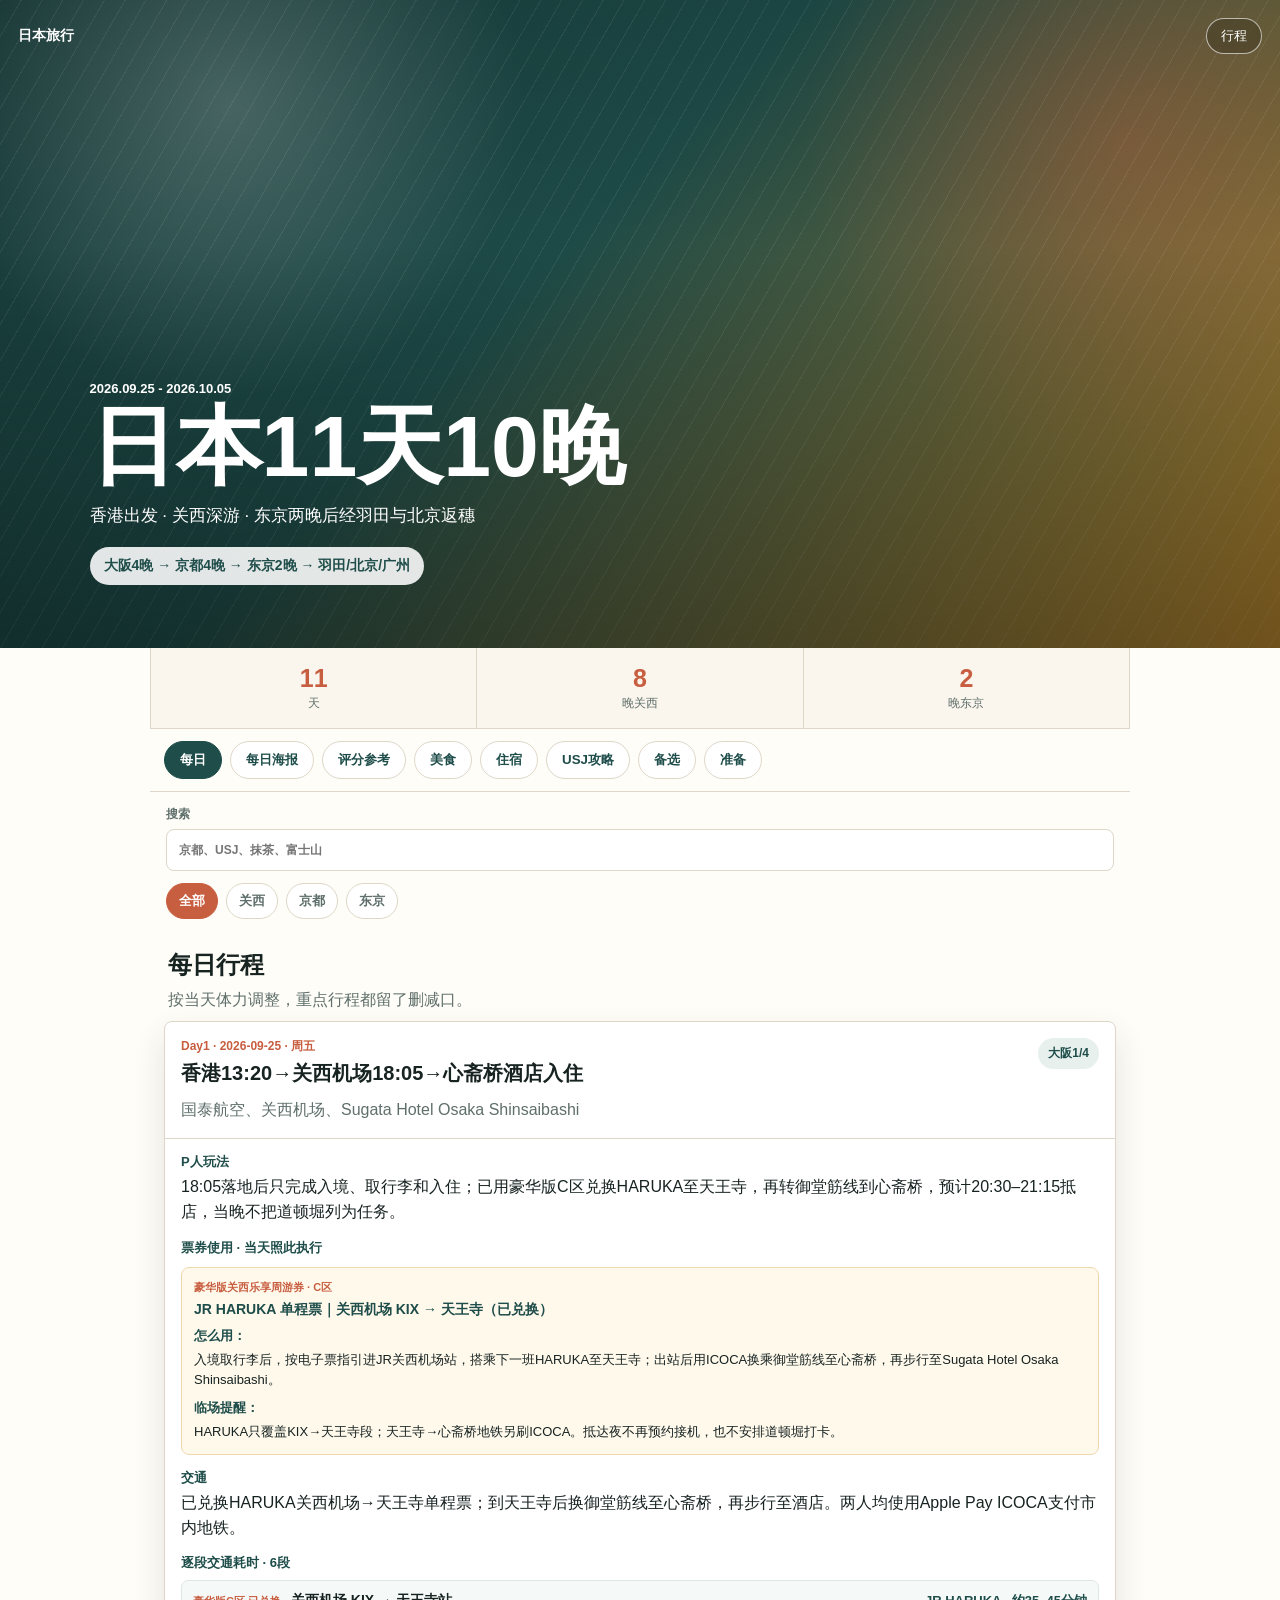
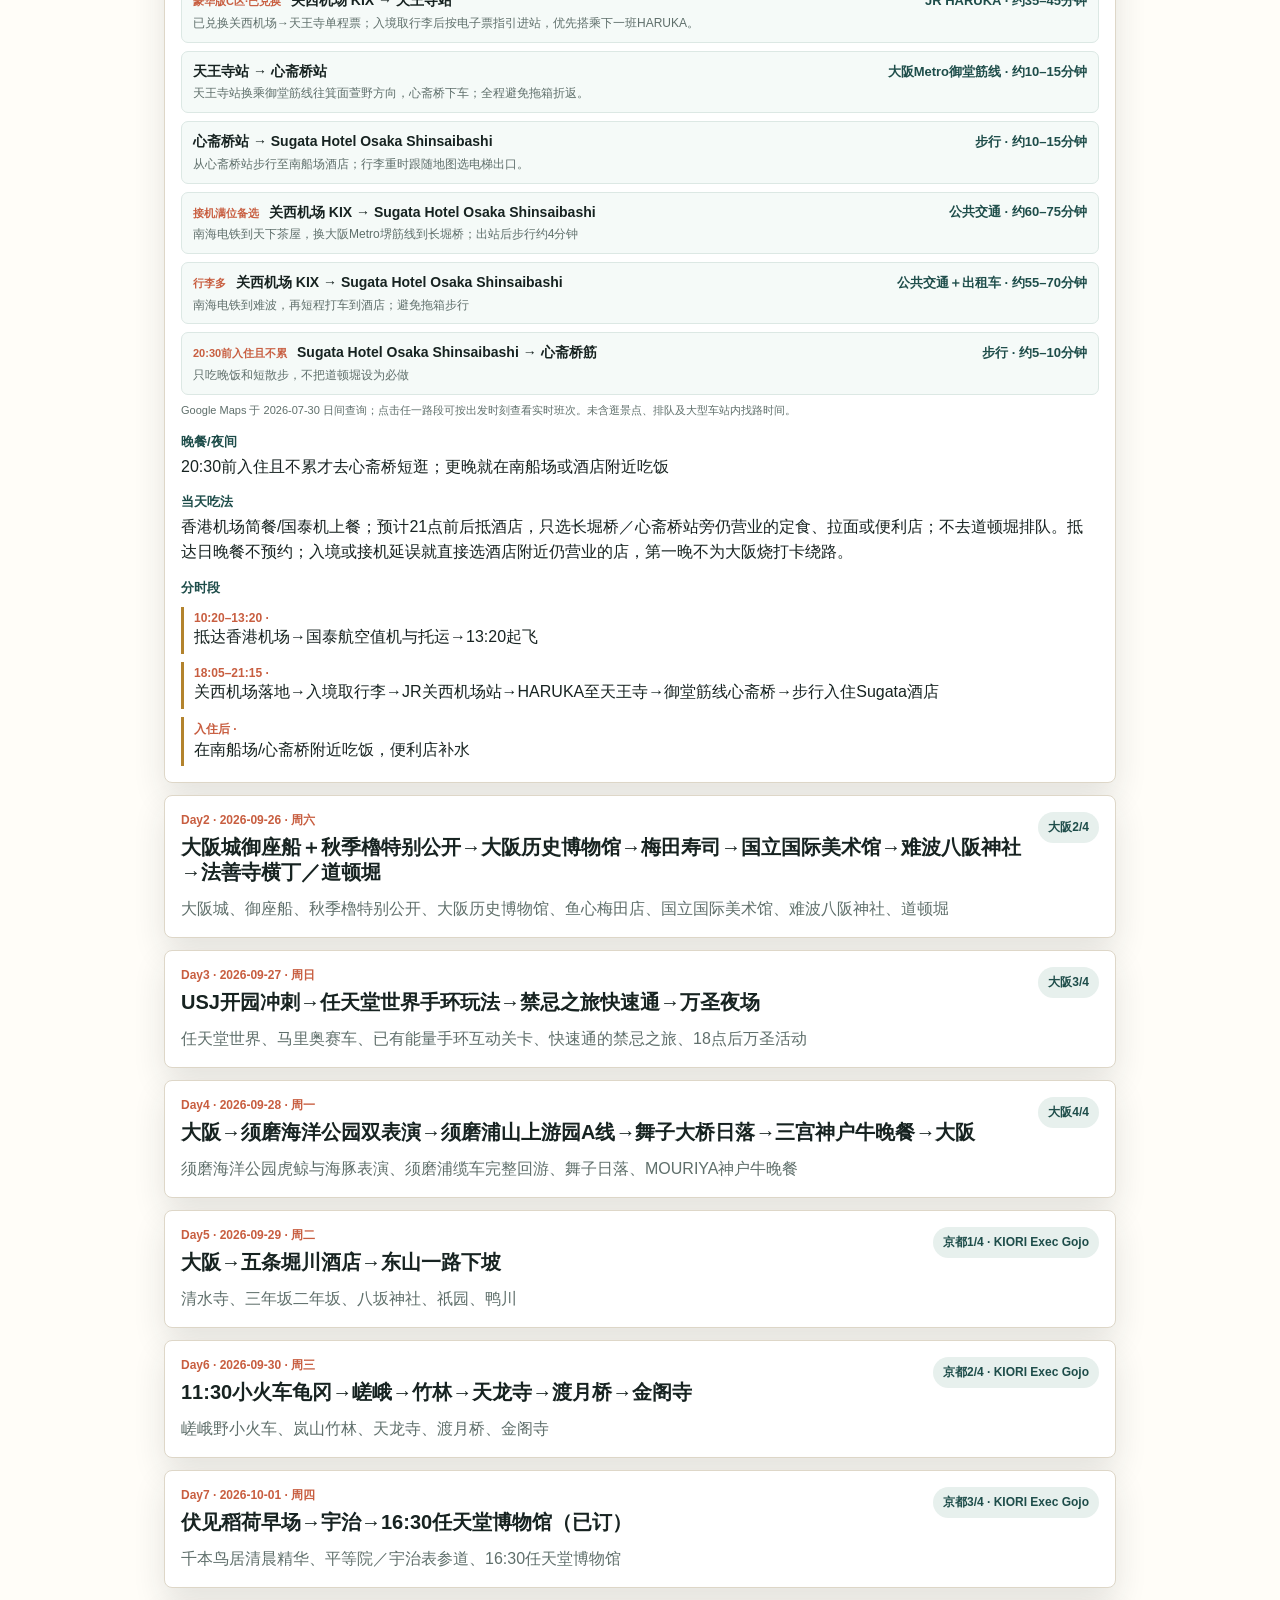
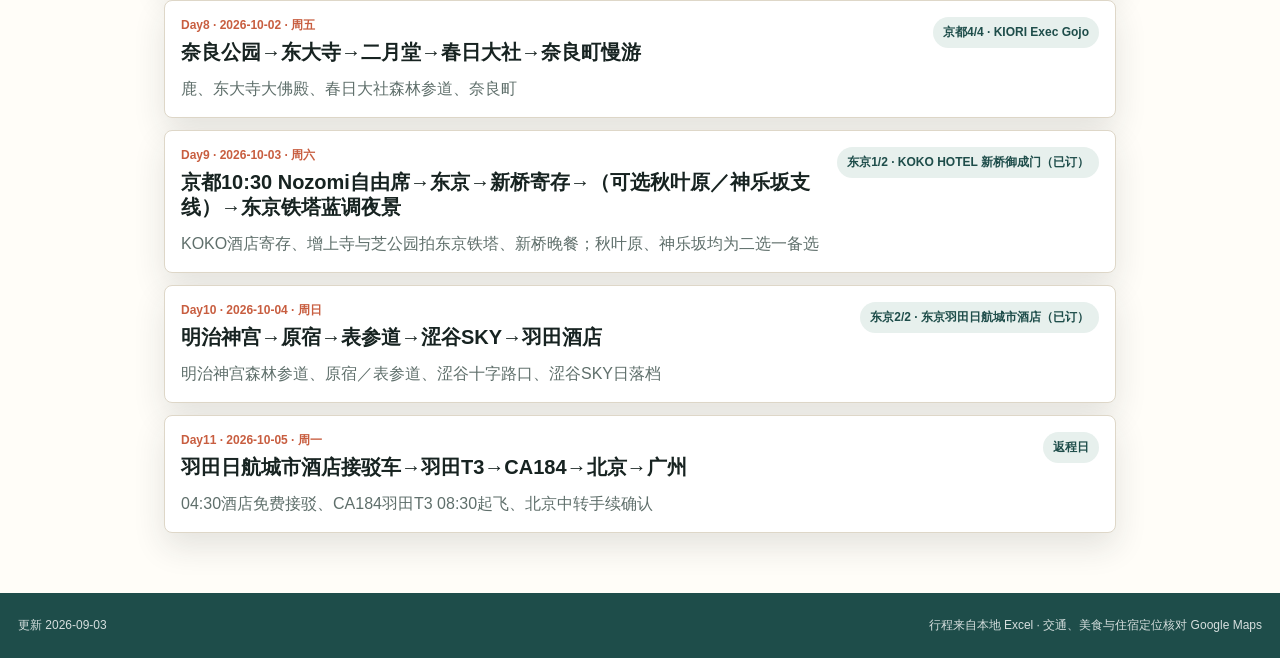
==== commit 6a53c1e3: "feat: 更新Day2大阪文化路线" ====
--- a/index.html
+++ b/index.html
@@ -572,6 +572,77 @@
   padding: 0 14px 22px;
 }
 
+.food-planning-guide {
+  display: grid;
+  gap: 12px;
+  padding: 0 14px 18px;
+}
+
+.food-planning-card {
+  background: linear-gradient(135deg, #fffdf7 0%, #f5fbf8 100%);
+  border: 1px solid #cfe1d9;
+  border-radius: 14px;
+  box-shadow: var(--shadow);
+  padding: 15px;
+}
+
+.food-planning-card h3 {
+  margin: 8px 0;
+  color: var(--green);
+  font-size: 18px;
+  line-height: 1.35;
+}
+
+.food-planning-card > p {
+  margin: 0;
+  color: var(--ink);
+  line-height: 1.6;
+}
+
+.food-planning-points {
+  display: grid;
+  gap: 7px;
+  margin: 12px 0;
+  padding: 0;
+  list-style: none;
+}
+
+.food-planning-points li {
+  position: relative;
+  padding-left: 15px;
+  color: var(--muted);
+  font-size: 13px;
+  line-height: 1.55;
+}
+
+.food-planning-points li::before {
+  content: "";
+  position: absolute;
+  top: 8px;
+  left: 0;
+  width: 6px;
+  height: 6px;
+  border-radius: 50%;
+  background: var(--coral);
+}
+
+.food-planning-links {
+  display: flex;
+  flex-wrap: wrap;
+  gap: 8px;
+}
+
+.food-planning-links a {
+  border-radius: 999px;
+  padding: 6px 9px;
+  background: #fff;
+  border: 1px solid #b7d8ca;
+  color: var(--green);
+  font-size: 12px;
+  font-weight: 800;
+  text-decoration: none;
+}
+
 .food-visual-strip {
   display: grid;
   grid-template-columns: repeat(2, minmax(0, 1fr));
@@ -965,6 +1036,116 @@
 
 .usj-hero-card .usj-small-note {
   color: rgba(255, 255, 255, 0.82);
+}
+
+.usj-priority-card {
+  overflow: hidden;
+  border: 0;
+  border-radius: 12px;
+  background: linear-gradient(145deg, #3c1b54 0%, #71296f 58%, #c45d52 100%);
+  color: #fff;
+  box-shadow: 0 12px 26px rgba(79, 27, 89, 0.26);
+}
+
+.usj-priority-head {
+  padding: 17px 16px 14px;
+  border-bottom: 1px solid rgba(255, 255, 255, 0.22);
+}
+
+.usj-priority-kicker {
+  display: inline-block;
+  padding: 4px 8px;
+  border-radius: 999px;
+  background: #f5cb59;
+  color: #4a2044;
+  font-size: 11px;
+  font-weight: 900;
+}
+
+.usj-priority-head h3 {
+  margin: 9px 0 0;
+  font-size: 18px;
+  line-height: 1.35;
+}
+
+.usj-priority-head p {
+  margin: 7px 0 0;
+  color: rgba(255, 255, 255, 0.86);
+  font-size: 12px;
+  line-height: 1.55;
+}
+
+.usj-priority-block {
+  padding: 14px 16px;
+}
+
+.usj-priority-block + .usj-priority-block {
+  border-top: 1px solid rgba(255, 255, 255, 0.18);
+}
+
+.usj-priority-block h4 {
+  margin: 0 0 9px;
+  font-size: 13px;
+}
+
+.usj-priority-list {
+  display: grid;
+  gap: 7px;
+  margin: 0;
+  padding: 0;
+  list-style: none;
+  font-size: 12px;
+  line-height: 1.5;
+}
+
+.usj-priority-list li {
+  position: relative;
+  padding-left: 16px;
+}
+
+.usj-priority-list li::before {
+  position: absolute;
+  top: 0.52em;
+  left: 1px;
+  width: 7px;
+  height: 7px;
+  border-radius: 50%;
+  background: #f5cb59;
+  content: "";
+}
+
+.usj-priority-timeline {
+  display: grid;
+  gap: 9px;
+}
+
+.usj-priority-step {
+  padding: 10px;
+  border-radius: 8px;
+  background: rgba(255, 255, 255, 0.13);
+}
+
+.usj-priority-step time {
+  display: block;
+  margin-bottom: 4px;
+  color: #f8d972;
+  font-size: 11px;
+  font-weight: 900;
+}
+
+.usj-priority-step p {
+  margin: 0;
+  font-size: 12px;
+  line-height: 1.5;
+}
+
+.usj-priority-step p + p {
+  margin-top: 5px;
+  color: rgba(255, 255, 255, 0.84);
+}
+
+.usj-priority-step strong {
+  color: #fff2b8;
 }
 
 .usj-section {
@@ -1615,6 +1796,7 @@
           <h2>两个人的美食与出片计划</h2>
           <p>先按当天动线决定吃什么，再按地区挑店。每晚只留一顿主角餐，排队超过阈值就切换备选。</p>
         </div>
+        <div class="food-planning-guide" id="foodPlanningGuide"></div>
         <div class="food-couple-guide" id="foodCoupleGuide"></div>
         <div class="food-directory-head">
           <div>
@@ -1801,21 +1983,21 @@
       "日期": "2026-09-26",
       "星期": "周六",
       "入住": "大阪2/4",
-      "主线": "大阪城御座船＋秋季櫓特别公开→中崎町→梅田→道顿堀夜景／游船备选→心斋桥",
-      "必去锚点": "大阪城、御座船、秋季櫓特别公开、中崎町、梅田、道顿堀、心斋桥",
-      "P人友好玩法": "上午把御座船与9月限定的櫓特别公开嵌入大阪城；中崎町只留一间咖啡馆和街拍，下午把完整休息与购物放梅田；晚上以道顿堀夜景和晚餐为主，游船仅作为自费备选。",
-      "交通重点": "酒店作为南端基地：长堀桥去大阪城，城后北上中崎町与梅田；傍晚御堂筋线直达心斋桥，最后从道顿堀步行回酒店。",
-      "晚餐/夜间建议": "道顿堀吃大阪烧或居酒屋，饭后沿心斋桥筋向北步行回酒店；若很想坐夜船，可自费¥900并预约19:30或20:00班。",
+      "主线": "大阪城御座船＋秋季櫓特别公开→大阪历史博物馆→梅田寿司→国立国际美术馆→难波八阪神社→法善寺横丁／道顿堀",
+      "必去锚点": "大阪城、御座船、秋季櫓特别公开、大阪历史博物馆、鱼心梅田店、国立国际美术馆、难波八阪神社、道顿堀",
+      "P人友好玩法": "上午完成城堡与室内历史馆，下午只安排一座有明确展览主题的美术馆；购物降为梅田午餐前后30–45分钟的可选项，晚上慢走神社、横丁与河畔。",
+      "交通重点": "从大阪城一路向西北到梅田，再南下中之岛与难波；不去中崎町，也不为购物在梅田久留，最后从道顿堀步行回酒店。",
+      "晚餐/夜间建议": "法善寺横丁或道顿堀吃大阪烧、乌冬或居酒屋；饭后短走河畔即回酒店，为次日USJ留体力。",
       "短日期": "09-26",
       "吃法": {
         "天数": "Day2",
         "日期": "09-26",
         "城市": "大阪",
         "早餐/早午餐": "酒店附近咖啡+饭团",
-        "午餐": "中崎町先选轻午餐或咖啡简餐；想吃正餐则到梅田阪神百货地下美食区／KITTE Osaka，别为春驹等超过30分钟。",
+        "午餐": "寿司主选为鱼心梅田店：建议订12:45–13:00，10贯午间寿司约¥1,000、12贯约¥1,400；餐后购物最多留30–45分钟，再去中之岛美术馆。",
         "晚餐": "道顿堀主餐：美津の大阪烧（两人点美津乃烧＋山芋烧分食）；排队超40分钟即换味乃家或千房。",
         "甜品/咖啡/夜宵": "中崎町咖啡、道顿堀章鱼烧",
-        "P人吃法": "章鱼烧只作为两人分食小吃，别在晚饭前吃饱；Rikuro老爷爷芝士蛋糕可回酒店前打包。"
+        "P人吃法": "御座船若09:40前确认满位，就直接保留櫓＋西之丸庭园，午餐仍按寿司方案执行；大阪烧排队超过40分钟或下雨时，改道顿堀今井的狐狸乌冬＋亲子丼分食。"
       },
       "细节": [
         {
@@ -1824,44 +2006,53 @@
           "时间块": "08:45–11:45",
           "建议安排": "酒店步行到长堀桥→森之宫→09:30先买大阪城御座船当日票→城郭外观／御座船→西之丸庭园秋季櫓特别公开",
           "可替换/删减": "御座船满位则保留櫓特别公开；不进天守阁",
-          "为什么这样排": "9月26日正好可看多门櫓与千贯櫓内部，和御座船共同补足大阪城的体验深度，不只是城外拍照。",
-          "注意事项": "御座船9月约10:00–16:30发船，混杂日票可能提前售罄；櫓特别公开10:00–16:30，最后入场16:00，成人共通券¥900。"
+          "为什么这样排": "9月26日正好可看多门櫓与千贯櫓内部，和御座船共同补足大阪城体验深度，不只是城外拍照。",
+          "注意事项": "御座船约10:00–16:30发船，混杂日票可能提前售罄；櫓特别公开10:00–16:30，最后入场16:00，成人共通券¥900。"
         },
         {
           "日期": "09-26",
           "城市": "",
-          "时间块": "11:45–14:00",
-          "建议安排": "大阪城→中崎町：午餐→街区慢走→选一间不排队咖啡馆",
-          "可替换/删减": "不爱旧街／咖啡就直去梅田，多留给购物",
-          "为什么这样排": "中崎町只留75分钟，不再把四小时塞给小街区；午餐和短休息合计约2小时15分钟更舒适。",
-          "注意事项": "咖啡店排队超过20分钟就换店；春驹周六队伍超过30分钟直接放弃。"
+          "时间块": "11:45–12:35",
+          "建议安排": "大阪城南侧出园→步行至大阪历史博物馆→从10楼向下看难波宫复原与大阪城市史",
+          "可替换/删减": "御座船或櫓延误超过20分钟就跳过历史馆，直接去梅田午餐",
+          "为什么这样排": "这段是城堡之后的室内缓冲，45–55分钟刚好，不会把下午拖成赶场。",
+          "注意事项": "出馆后从谷町四丁目乘谷町线至东梅田，再步行去鱼心；午餐前留出10分钟缓冲。"
         },
         {
           "日期": "09-26",
           "城市": "",
-          "时间块": "14:00–17:50",
-          "建议安排": "步行至梅田→KITTE大阪／Grand Front／阪神百货选一两处购物与伴手礼→16:50后乘御堂筋线去心斋桥",
-          "可替换/删减": "累了只逛KITTE或阪神百货地下，不登高空观景",
-          "为什么这样排": "把最可弹性压缩的购物放在下午；同行者不需要为了‘夜景’勉强上梅田高处。",
-          "注意事项": "梅田地下街复杂，集合点约在JR大阪站中央口或Grand Front南馆；17:50前离开可从容赶晚间预约。"
+          "时间块": "12:45–14:15",
+          "建议安排": "鱼心梅田店寿司午餐→餐后可在LINKS或LUCUA短逛30–45分钟",
+          "可替换/删减": "没有明确购买目标就不逛商场，提前去中之岛周边喝咖啡",
+          "为什么这样排": "寿司是本日唯一固定正餐；购物降为可删项，给下午美术馆和次日USJ留体力。",
+          "注意事项": "鱼心11:00开门，建议预约12:45–13:00；春驹周六现场队伍超过30分钟直接放弃。"
         },
         {
           "日期": "09-26",
           "城市": "",
-          "时间块": "18:10–19:15",
-          "建议安排": "心斋桥筋南下→戎桥、固力果与道顿堀河岸蓝调拍照→法善寺横丁附近晚餐",
-          "可替换/删减": "遇雨或太累，直接选心斋桥站附近晚餐",
-          "为什么这样排": "把街景拍摄放在天色刚暗，不再为游船硬卡时间；普通周游券名额留给Day4须磨浦A线。",
-          "注意事项": "道顿堀游船为自费备选：若当晚体力和天气都好，可预约19:30或20:00班，成人¥900。"
+          "时间块": "14:15–16:00",
+          "建议安排": "梅田→肥后桥→国立国际美术馆，优先看当期企划展与馆藏展",
+          "可替换/删减": "不喜欢当期展览或上午已拖延，就删馆并提前去难波",
+          "为什么这样排": "9月26日可按特别免费日入馆；只安排一座美术馆，得到文化体验而不增加移动负担。",
+          "注意事项": "从大阪站乘四桥线至肥后桥再步行，约15–20分钟；16:00左右离馆即可。"
         },
         {
           "日期": "09-26",
           "城市": "",
-          "时间块": "19:30后",
-          "建议安排": "法善寺横丁／道顿堀大阪烧晚餐→河畔散步→沿心斋桥筋步行回酒店",
-          "可替换/删减": "想增加体验时自费坐道顿堀水上观光船",
-          "为什么这样排": "保留大阪夜景与美食主线，游船不再占用宝贵的普通周游券名额。",
-          "注意事项": "游船通常11:00–21:00每30分钟；晚餐美津の排队超40分钟即换味乃家或千房。"
+          "时间块": "16:30–17:25",
+          "建议安排": "国立国际美术馆→难波八阪神社拍狮子殿→步行至法善寺横丁",
+          "可替换/删减": "下雨或累时跳过八阪神社，直接到法善寺横丁",
+          "为什么这样排": "把最有辨识度的神社放在天色转暖、街头好拍的时段；横丁提供从白天文化段到夜生活段的自然过渡。",
+          "注意事项": "肥后桥乘四桥线至难波后步行约10分钟到神社；神社至法善寺横丁约12–15分钟。"
+        },
+        {
+          "日期": "09-26",
+          "城市": "",
+          "时间块": "17:25–20:15",
+          "建议安排": "法善寺横丁→戎桥、固力果与道顿堀河岸蓝调拍照→大阪烧／乌冬晚餐→沿心斋桥筋回酒店",
+          "可替换/删减": "天气差或人太多就在法善寺附近吃完直接回酒店",
+          "为什么这样排": "不再安排游船与长时间购物，夜间只保留大阪最有代表性的霓虹、河畔和一顿热晚餐。",
+          "注意事项": "美津の排队超40分钟即换味乃家、千房或道顿堀今井；20:15前回到酒店，为次日USJ早起做准备。"
         }
       ],
       "景点详解": [
@@ -1873,18 +2064,32 @@
           "取舍": "不进天守阁；若御座船已满，仍保留特别公开，城内体验不会空。"
         },
         {
-          "名称": "中崎町",
-          "建议停留": "60–75分钟",
-          "说明": "保留了昭和时期低层民居的小街区，旧屋改成咖啡馆、杂货店和独立小店，和梅田的现代感形成反差。",
-          "怎么玩": "不必逐店打卡，沿中崎町站周边慢走，选一家不排队的咖啡店坐下即可。",
-          "取舍": "它不是四小时景点；不爱咖啡、杂货或拍街景时，直接把时间让给梅田。"
-        },
-        {
-          "名称": "梅田",
-          "建议停留": "90–150分钟",
-          "说明": "大阪最集中的现代商业区，适合看百货、地下街和大型商场，不靠单一网红景点取胜。",
-          "怎么玩": "优先逛KITTE大阪、Grand Front或阪神百货其中一两处；以购物、伴手礼和午餐为主。",
-          "取舍": "同行者恐高，取消空中庭园等高空观景；梅田本身仍值得保留。"
+          "名称": "大阪历史博物馆",
+          "建议停留": "45–55分钟",
+          "说明": "从难波宫到近现代大阪的时间线很清楚，和上午的大阪城形成‘看建筑外观＋理解城市背景’的互补。",
+          "怎么玩": "从10楼往下看，优先看难波宫复原区与大阪城方向的城市视野；不逐件细读，12:10左右离馆。",
+          "取舍": "若御座船或櫓延误超过20分钟，删去它，午餐与下午不受影响。"
+        },
+        {
+          "名称": "梅田寿司午餐／短购物",
+          "建议停留": "75–95分钟",
+          "说明": "鱼心寿司完成大阪的一顿寿司；购物只保留餐后30–45分钟的可选空档，不再占用整个下午。",
+          "怎么玩": "12:45–13:00入店，吃完在LINKS或LUCUA二选一短逛，14:15前动身去中之岛。",
+          "取舍": "没有明确购物清单就直接删去商场，把时间留给中之岛咖啡或美术馆。"
+        },
+        {
+          "名称": "国立国际美术馆（中之岛）",
+          "建议停留": "75–90分钟",
+          "说明": "地下展厅的尺度适合旅行日下午，和城堡、夜景都不重复；9月26日可按特别免费日参观。",
+          "怎么玩": "以当期企划展和馆藏展为主，16:00左右离馆；不连刷附近其他展馆。",
+          "取舍": "不喜欢当期展览或上午延误，就把它换成中之岛短休，16:30照样去难波。"
+        },
+        {
+          "名称": "难波八阪神社／法善寺横丁",
+          "建议停留": "45–60分钟",
+          "说明": "狮子殿辨识度很高，法善寺横丁的石板小巷则让热闹的难波多一层安静质感。",
+          "怎么玩": "16:30先拍狮子殿，再步行到法善寺横丁，蓝调时刻进入道顿堀。",
+          "取舍": "下雨或脚累时跳过神社，难波站直达法善寺和道顿堀即可。"
         },
         {
           "名称": "心斋桥筋／道顿堀／法善寺横丁",
@@ -1915,43 +2120,53 @@
         },
         {
           "起点": "大阪城",
-          "终点": "中崎町",
-          "耗时": "约30分钟",
+          "终点": "大阪历史博物馆",
+          "耗时": "约15分钟",
+          "方式": "步行",
+          "方案": "",
+          "说明": "从大阪城南侧出园，沿马场町方向步行；把城堡体验接到室内历史展",
+          "地图起点": "Osaka Castle",
+          "地图终点": "Osaka Museum of History"
+        },
+        {
+          "起点": "大阪历史博物馆",
+          "终点": "鱼心梅田店",
+          "耗时": "约25分钟",
           "方式": "公共交通",
           "方案": "",
-          "说明": "步行至森之宫后乘JR，天满站下车再步行",
-          "地图起点": "Osaka Castle",
-          "地图终点": "Nakazakicho Osaka"
-        },
-        {
-          "起点": "中崎町",
-          "终点": "梅田",
-          "耗时": "约12分钟",
+          "说明": "谷町四丁目乘谷町线至东梅田，再步行至店铺；午餐前留出10分钟缓冲",
+          "地图起点": "Osaka Museum of History",
+          "地图终点": "Ganso Bucchigiri Sushi Uoshin Umeda"
+        },
+        {
+          "起点": "梅田",
+          "终点": "国立国际美术馆",
+          "耗时": "约15–20分钟",
+          "方式": "公共交通＋步行",
+          "方案": "",
+          "说明": "从大阪站乘四桥线至肥后桥，再步行入馆；不要从梅田绕回心斋桥",
+          "地图起点": "Umeda Station",
+          "地图终点": "The National Museum of Art Osaka"
+        },
+        {
+          "起点": "国立国际美术馆",
+          "终点": "难波八阪神社",
+          "耗时": "约25–30分钟",
+          "方式": "公共交通＋步行",
+          "方案": "",
+          "说明": "步行至肥后桥，四桥线至难波后向西南步行；傍晚避开梅田的二次折返",
+          "地图起点": "The National Museum of Art Osaka",
+          "地图终点": "Namba Yasaka Shrine"
+        },
+        {
+          "起点": "难波八阪神社",
+          "终点": "法善寺横丁／道顿堀",
+          "耗时": "约12–15分钟",
           "方式": "步行",
           "方案": "",
-          "说明": "下午一路向西走，避免晚些时候再折返",
-          "地图起点": "Nakazakicho Osaka",
-          "地图终点": "Umeda Station"
-        },
-        {
-          "起点": "梅田",
-          "终点": "心斋桥",
-          "耗时": "约9分钟",
-          "方式": "公共交通",
-          "方案": "",
-          "说明": "御堂筋线直达",
-          "地图起点": "Umeda Station",
-          "地图终点": "Shinsaibashi Station"
-        },
-        {
-          "起点": "心斋桥",
-          "终点": "道顿堀",
-          "耗时": "约12分钟",
-          "方式": "步行",
-          "方案": "",
-          "说明": "",
-          "地图起点": "Shinsaibashi Station",
-          "地图终点": "Dotonbori Osaka"
+          "说明": "从神社向东北走至法善寺横丁，再接道顿堀夜景",
+          "地图起点": "Namba Yasaka Shrine",
+          "地图终点": "Hozenji Yokocho Osaka"
         },
         {
           "起点": "道顿堀",
@@ -2337,9 +2552,9 @@
         "城市": "京都",
         "早餐/早午餐": "大阪退房前简单吃",
         "午餐": "京都站 Porta／拉面小路快速解决后再去KIORI寄行李与东山；清水坂只吃一份抹茶甜品或小吃。",
-        "晚餐": "主选料理屋 御旅屋：木屋町安静的季节料理，¥8,800含税的晚间套餐能把祇园黄昏与鸭川散步连起来；订不到再选鲜屋与兵卫的¥8,000未税寿司套餐。",
+        "晚餐": "主选京都舞鹤港 活鮨：19:00前后在京都河原町站直结的高岛屋店按贯单点握寿司或海鲜丼，不选Omakase；想把京都寿司换成肉时，才订烧肉まる富的单点和牛烤肉。",
         "甜品/咖啡/夜宵": "鸭川边咖啡/便利店甜品",
-        "P人吃法": "东山坡道上热门甜品店排队超过20分钟就跳过；晚餐没订到就转河原町商场餐厅，避免在先斗町逐家找位。"
+        "P人吃法": "东山坡道上热门甜品店排队超过20分钟就跳过；活鮨、御旅屋、まる富三者只选一间，避免同日堆两顿正式晚餐。"
       },
       "细节": [
         {
@@ -2373,10 +2588,10 @@
           "日期": "09-29",
           "城市": "",
           "时间块": "18:45后",
-          "建议安排": "料理屋 御旅屋晚餐→鸭川短散步→回KIORI",
-          "可替换/删减": "鲜屋与兵卫寿司晚餐后直接回酒店",
-          "为什么这样排": "把祇园白川的黄昏留给拍照，晚餐选已订位的安静小店，不在先斗町临时逐家找位",
-          "注意事项": "御旅屋订19:00前后最顺路；订不到就转与兵卫的¥8,000寿司套餐，避免为网红小巷餐厅排队"
+          "建议安排": "京都舞鹤港 活鮨晚餐→鸭川短散步→回KIORI",
+          "可替换/删减": "若已订料理屋御旅屋则维持原预约，不另加寿司",
+          "为什么这样排": "把京都的一顿寿司放在祇园白川黄昏之后，步行到京都河原町站直结的高岛屋即可入席，不占用宇治、奈良等移动日。",
+          "注意事项": "店内按喜欢的鱼种单点握寿司或海鲜丼，不选Omakase；19:00前后到店，遇满席改Day7京都站寿しのむさし。"
         }
       ],
       "景点详解": [
@@ -2549,8 +2764,8 @@
         "日期": "09-30",
         "城市": "京都岚山",
         "早餐/早午餐": "早出，便利店饭团+咖啡",
-        "午餐": "岚山午餐必须优先使用普通3项的美食券，按券面可用店与菜单选择；若不受券限制，岚山よしむら的荞麦是顺路备选。",
-        "晚餐": "金阁寺后回京都站地下街／拉面小路；仍有体力再去四条河原町。",
+        "午餐": "岚山午餐必须优先使用普通3项的美食券，按券面可用店与菜单选择；若想升级正餐，渡月桥北侧岚山よしむら的冷荞麦／鸭肉荞麦是顺路备选。",
+        "晚餐": "金阁寺后回京都站拉面小路；想清爽选中村商店金の塩，想浓郁选こがね家熟成豚骨，仍有体力再去四条河原町。",
         "甜品/咖啡/夜宵": "% Arabica岚山若排队短可喝，不短就跳过",
         "P人吃法": "11:30小火车后约13:20才到午餐段，不为网红咖啡排队，直接把美食券在岚山用掉；14:10前去岚电站，下午以补水为主。"
       },
@@ -3192,9 +3407,9 @@
         "城市": "京都→东京",
         "早餐/早午餐": "京都站买便当/咖啡",
         "午餐": "轻松版在新桥／御成门快速吃；走秋叶原支线则在电器街吃简餐，走神乐坂支线则选一间小店或咖啡简餐。先把行李送到KOKO酒店。",
-        "晚餐": "新桥站周边选一间预约少、好进的烧鸟、定食或拉面；不想烟味就选车站商场餐厅。",
+        "晚餐": "19:00前到新桥鱼がし日本一站大楼店，按贯单点江户前寿司；东京铁塔拍完直接步行或一站地铁去店。若座位等超过15分钟，再选立食店或站内寿司／定食。",
         "甜品/咖啡/夜宵": "轻松版下午在新桥找咖啡店短休；秋叶原版不额外排甜品，神乐坂版只选一家小咖啡店，把时间留给铁塔亮灯。",
-        "P人吃法": "换城日不追名店；秋叶原不为拿到奖品无限加时，神乐坂不为热门咖啡久等。晚餐等位超过25分钟就换。"
+        "P人吃法": "不点Omakase，按胃口点8–10贯再加卷物即可；10月3日周六最晚20:30前下单。换城日不临时追名店，久等就执行新桥快速晚餐。"
       },
       "细节": [
         {
@@ -3236,11 +3451,11 @@
         {
           "日期": "10-03",
           "城市": "",
-          "时间块": "18:30后",
-          "建议安排": "步行回新桥站周边晚餐→KOKO酒店",
-          "可替换/删减": "便利店轻食后早回酒店",
-          "为什么这样排": "把夜间移动限制在步行圈，避免换城日再耗在通勤上",
-          "注意事项": "不为网红居酒屋排队；次日涩谷SKY前检查预约时间与天气"
+          "时间块": "18:30–20:30",
+          "建议安排": "东京铁塔拍摄后→19:00新桥鱼がし日本一按贯点寿司→步行回KOKO酒店",
+          "可替换/删减": "座位等超过15分钟就去同在新桥的立食店或选站内定食后早回酒店",
+          "为什么这样排": "东京的一顿寿司放在酒店步行圈，既不影响铁塔蓝调，也不挤占Day10涩谷SKY后的机场转场。",
+          "注意事项": "10月3日周六，新桥站大楼店16:30–21:00营业、20:30前最后点单；优先点白身鱼、贝类、光物和炙烤，不选Omakase。"
         }
       ],
       "景点详解": [
@@ -3387,9 +3602,9 @@
         "城市": "东京",
         "早餐/早午餐": "明治神宫/原宿前后咖啡",
         "午餐": "表参道段优先 Maisen 青山本店的炸猪排；排队长则在原宿吃 AFURI 柚子盐拉面，不为餐厅折返。",
-        "晚餐": "涩谷SKY前后在涩谷选鱼べい道玄坂、Scramble Square餐厅或站内简餐；吃完取行李转机场酒店。",
+        "晚餐": "涩谷SKY后只吃站内简餐或便利店补给，随后取行李转羽田酒店；正式东京寿司已放在Day9新桥。",
         "甜品/咖啡/夜宵": "原宿或表参道只选一份甜品／咖啡；羽田酒店当晚不安排夜宵打卡。",
-        "P人吃法": "涩谷SKY预约是当天硬节点，正餐只选一间；任何一店等位超过30分钟即进入商场餐饮层。"
+        "P人吃法": "涩谷SKY预约是当天硬节点，晚间不排队吃正餐；任何简餐等位超过20分钟即换便利店或站内另一家。"
       },
       "细节": [
         {
@@ -3422,9 +3637,9 @@
         {
           "日期": "10-04",
           "城市": "",
-          "时间块": "16:30–18:30",
-          "建议安排": "涩谷SKY看日落、城市亮灯与夜景→涩谷早晚餐",
-          "可替换/删减": "若预约为更早或更晚时段，午餐和晚餐前后对调",
+          "时间块": "16:40–18:30",
+          "建议安排": "16:40到涩谷SKY检票→按已订17:00–17:20时段看日落、城市亮灯与夜景",
+          "可替换/删减": "屋顶受限时以室内层为主，仍按18:30离开",
           "为什么这样排": "日落档同时获得白天、蓝调与夜景三种画面，是本段唯一不能随意压缩的项目",
           "注意事项": "同行者恐高时可在室内楼层停留、减少靠边拍摄；以票面时段和现场规则为准"
         },
@@ -3432,10 +3647,10 @@
           "日期": "10-04",
           "城市": "",
           "时间块": "18:30–20:00",
-          "建议安排": "取回KOKO行李→经品川转京急往羽田方向→东京羽田日航城市酒店入住",
-          "可替换/删减": "涩谷先吃简餐后再取行李",
-          "为什么这样排": "将机场酒店放在最后一晚，彻底消除清晨拖箱跨城的不确定性",
-          "注意事项": "涩谷至酒店约55–70分钟；到店后确认04:30接驳候车位置并设双闹钟"
+          "建议安排": "涩谷站内快速简餐→取回KOKO行李→经品川转京急往羽田方向→东京羽田日航城市酒店入住",
+          "可替换/删减": "不饿则直接取行李转机场酒店",
+          "为什么这样排": "正式东京寿司已放在Day9；最后一晚只保留稳定转场，彻底消除清晨拖箱跨城的不确定性。",
+          "注意事项": "涩谷至酒店约55–70分钟；到店后确认04:30接驳候车位置并设双闹钟。"
         }
       ],
       "景点详解": [
@@ -4424,9 +4639,60 @@
       ]
     },
     {
+      "区域": "大阪梅田",
+      "类型": "寿司午餐·主选",
+      "推荐店/吃法": "鱼心梅田店：大份握寿司午餐，适合大阪历史博物馆后直接接中之岛美术馆",
+      "适合日期": "Day2",
+      "预算感": "低-中（10贯约¥1,000／12贯约¥1,400）",
+      "预约/排队": "每日11:00起营业，可网络预约；建议预约12:45–13:00，周六不要现场硬等。",
+      "点单建议": "两人各点10贯或12贯午间套餐；食量大的一方可选ぶっちぎり定食，再共点一份赤出汁。",
+      "P人备选": "订满或临时晚到就进KITTE Osaka／阪神百货餐饮层；春驹排队超过30分钟同样直接放弃。",
+      "地图店铺": [
+        {
+          "店名": "鱼心梅田店",
+          "地图查询": "Ganso Bucchigiri Sushi Uoshin Umeda",
+          "定位说明": ""
+        }
+      ]
+    },
+    {
+      "区域": "大阪中崎町",
+      "类型": "寿司割烹·预约选",
+      "推荐店/吃法": "鲜・料理 あお山：中崎町站旁的安静寿司割烹，想把午餐留在老街时再选",
+      "适合日期": "Day2",
+      "预算感": "中-高",
+      "预约/排队": "午餐预约以电话为主；仅在提前订到时采用，未订到不临场碰运气。",
+      "点单建议": "按当日午餐／握寿司套餐点即可，留出饭后30–40分钟逛街，不再另找咖啡正餐。",
+      "P人备选": "未订到就按原时间转去鱼心梅田店；不需要在小街区或商场逐家问位。",
+      "地图店铺": [
+        {
+          "店名": "鲜・料理 あお山",
+          "地图查询": "Sushi Oryori Aoyama Nakazakicho Osaka",
+          "定位说明": ""
+        }
+      ]
+    },
+    {
+      "区域": "大阪梅田",
+      "类型": "江户前寿司·正式午餐",
+      "推荐店/吃法": "寿し あや瀬：Grand Front大阪南馆8F的正式江户前寿司，适合想把Day2午餐升级为一顿主角餐",
+      "适合日期": "Day2",
+      "预算感": "高（午餐约¥6,000–7,999/人）",
+      "预约/排队": "建议提前预约并预留约90分钟；选它就将中崎町压缩为短走或删去。",
+      "点单建议": "直接选午间握寿司套餐；当天晚餐仍吃大阪烧，不再追加第二顿高价海鲜。",
+      "P人备选": "若无合适时段或预算不想拉高，回到鱼心午餐即可，下午购物不受影响。",
+      "地图店铺": [
+        {
+          "店名": "寿し あや瀬",
+          "地图查询": "Sushi Ayase Grand Front Osaka",
+          "定位说明": ""
+        }
+      ]
+    },
+    {
       "区域": "大阪天满",
       "类型": "大众握寿司",
-      "推荐店/吃法": "春驹本店：想补一次大阪平价寿司时选；从中崎町到梅田段可加，但不是绕路必吃。",
+      "推荐店/吃法": "春驹本店：想补一次大阪平价寿司时选；仅作为梅田午餐的现场替补，不是绕路必吃。",
       "适合日期": "Day2",
       "预算感": "中",
       "预约/排队": "人气高，以现场队伍为准；排队超过30分钟直接放弃，继续梅田动线。",
@@ -4447,7 +4713,7 @@
       "适合日期": "Day5",
       "预算感": "中高（晚餐¥8,800含税；另计饮品）",
       "预约/排队": "建议订19:00前后，先拍祇园白川黄昏再步行过去；小店席位有限，尽量提前用TableCheck订位。",
-      "点单建议": "两人直接选¥8,800的季节料理套餐即可；若想换成寿司，备选鲜屋与兵卫的¥8,000未税套餐含时令前菜、串烧与8贯寿司。",
+      "点单建议": "两人直接选¥8,800的季节料理套餐即可；若想换成寿司，改去京都河原町站直结的京都舞鹤港 活鮨，按贯单点。",
       "P人备选": "不想吃正式套餐就去Kacto订室内桌：氛围与鸭川景观更强、可自由点菜，但它是美式料理而非京都和食。",
       "地图店铺": [
         {
@@ -4456,25 +4722,8 @@
           "定位说明": ""
         },
         {
-          "店名": "鮨屋与兵衛 京都",
-          "地图查询": "Sushiya Yohei Kyoto",
-          "定位说明": ""
-        }
-      ]
-    },
-    {
-      "区域": "京都祇园白川",
-      "类型": "纪念日升级·京料理",
-      "推荐店/吃法": "祇园新桥 中谷：辰巳桥旁小巷里的季节京料理，以淡路、若狭鱼鲜和京野菜为主；适合想把Day5升级成一顿正式纪念日晚餐时再选。",
-      "适合日期": "Day5",
-      "预算感": "高（晚餐¥14,300含税起；另计饮品）",
-      "预约/排队": "建议订18:00，先拍祇园白川黄昏再入席；官网可跳转TableCheck或Pocket Concierge，当天取消会收取餐费。",
-      "点单建议": "两人可选¥14,300含税的基础Omakase；包含先付、吸物、时令刺身、八寸、烤物、小锅、主食与甜品，具体食材按季节变化。",
-      "P人备选": "它不是Day5的默认选择：觉得贵就回到御旅屋；想吃肉则选烧肉牛匠 新，但会与Day3的神户牛主题重复。",
-      "地图店铺": [
-        {
-          "店名": "祇园新桥 中谷",
-          "地图查询": "Gion Shinbashi Nakatani Kyoto",
+          "店名": "京都舞鹤港 活鮨",
+          "地图查询": "Kyoto Maizuru Port Katsuzushi",
           "定位说明": ""
         }
       ]
@@ -4529,6 +4778,147 @@
           "定位说明": ""
         }
       ]
+    },
+    {
+      "区域": "大阪梅田",
+      "类型": "三城寿司①·平价午餐",
+      "推荐店/吃法": "鱼心梅田店：Day2 12:45–13:00入店，吃完直接接LINKS／LUCUA购物。",
+      "适合日期": "Day2",
+      "预算感": "低-中（10贯¥1,000／12贯¥1,400）",
+      "预约/排队": "可网络预约；不约春驹现场队。若鱼心满位，才选寿し あや瀬或商场寿司。",
+      "点单建议": "两人各选10贯或12贯午间套餐；食量大的一方改点ぶっちぎり定食。",
+      "P人备选": "大阪历史博物馆后直接去梅田，预约前10分钟抵店；不为了寿司压缩下午美术馆。",
+      "地图店铺": [
+        {
+          "店名": "鱼心梅田店",
+          "地图查询": "Ganso Bucchigiri Sushi Uoshin Umeda",
+          "定位说明": ""
+        }
+      ]
+    },
+    {
+      "区域": "京都河原町",
+      "类型": "三城寿司②·京都单点晚餐",
+      "推荐店/吃法": "京都舞鹤港 活鮨：Day5 祇园白川拍完黄昏后，19:00前后按喜欢的鱼种单点握寿司或海鲜丼。",
+      "适合日期": "Day5",
+      "预算感": "中（按贯单点，预算由想吃的鱼种决定）",
+      "预约/排队": "高岛屋内小柜台，建议先电话确认；若满席不等超过20分钟，改Day7京都站八条口寿しのむさし。",
+      "点单建议": "两人先各点当日白身鱼、贝类或店内推荐，再补一份海鲜丼分食；不点Omakase或固定套餐。",
+      "P人备选": "若料理屋御旅屋已经订妥则不取消；若临场活鮨满席，直接转京都站寿しのむさし，仍可按盘单点。",
+      "地图店铺": [
+        {
+          "店名": "京都舞鹤港 活鮨",
+          "地图查询": "Kyoto Maizuru Port Katsuzushi",
+          "定位说明": ""
+        }
+      ]
+    },
+    {
+      "区域": "东京新桥",
+      "类型": "三城寿司③·东京单点晚餐",
+      "推荐店/吃法": "鱼がし日本一新桥站大楼店：Day9 东京铁塔拍摄后，19:00在新桥站旁按贯点江户前寿司。",
+      "适合日期": "Day9",
+      "预算感": "中（晚餐约¥3,000–4,000／人）",
+      "预约/排队": "10月3日为周六，店铺16:30–21:00营业；可电话确认座位，不能订到就19:00前到店。",
+      "点单建议": "两人先各点8–10贯当日推荐，优先白身鱼、贝类、光物和炙烤，再按胃口补一份卷物；不点Omakase。",
+      "P人备选": "座位要等超过15分钟则改同在新桥的鱼がし日本一立食店，或选站内定食；Day10不再安排正式寿司以免赶羽田。",
+      "地图店铺": [
+        {
+          "店名": "鱼がし日本一新桥站大楼店",
+          "地图查询": "Uogashi Nihonichi Shimbashi Ekimae Building",
+          "定位说明": ""
+        }
+      ]
+    },
+    {
+      "区域": "大阪道顿堀",
+      "类型": "大阪高汤乌冬·晚餐替换",
+      "推荐店/吃法": "道顿堀今井本店：想吃更安静、完整的大阪正餐时，用它替代Day2排队过长的大阪烧。",
+      "适合日期": "Day2",
+      "预算感": "低-中（狐狸乌冬¥930／亲子丼¥1,500）",
+      "预约/排队": "距难波站步行约5分钟；电话可预约。大阪烧排队超过40分钟或下雨时直接改这里。",
+      "点单建议": "两人点狐狸乌冬＋亲子丼分食，重点尝高汤；不另加一堆章鱼烧，留胃口即可。",
+      "P人备选": "仍想吃大阪烧就维持美津の／味乃家；今井是舒适度优先的替换项，不是第二顿晚餐。",
+      "地图店铺": [
+        {
+          "店名": "道顿堀今井本店",
+          "地图查询": "Dotonbori Imai Honten Osaka",
+          "定位说明": ""
+        }
+      ]
+    },
+    {
+      "区域": "大阪梅田",
+      "类型": "深夜拉面·购物后备选",
+      "推荐店/吃法": "Ramen Station 梅田：全国名店口味轮换，另有大阪系香澄／セイマル中華そば；适合Day2购物后临时想吃热食。",
+      "适合日期": "Day2",
+      "预算感": "低-中",
+      "预约/排队": "梅田站步行约10分钟、营业至深夜；只在取消道顿堀晚餐或回酒店前饿了时使用。",
+      "点单建议": "两人各选不同汤底分食；不加炒饭、饺子等第二份主食，避免晚间过饱。",
+      "P人备选": "Day2正常情况下仍按寿司午餐＋大阪烧晚餐执行；拉面只解决临时空档。",
+      "地图店铺": [
+        {
+          "店名": "Ramen Station 梅田",
+          "地图查询": "Ramen Station Umeda",
+          "定位说明": ""
+        }
+      ]
+    },
+    {
+      "区域": "京都河原町",
+      "类型": "和牛烤肉·寿司替换",
+      "推荐店/吃法": "烧肉まる富：京都河原町附近的单点和牛烤肉，想吃烤肉时用它替代Day5寿司，不与MOURIYA或寿司安排在同一天。",
+      "适合日期": "Day5",
+      "预算感": "中（单品¥720起／推荐拼盘¥5,480）",
+      "预约/排队": "建议提前预约；19:00前后从祇园白川过去顺路。",
+      "点单建议": "两人点推荐拼盘、冷面或石锅饭二选一；不点食べ放题，才能保留肉质与用餐节奏。",
+      "P人备选": "保留京都舞鹤港活鮨作为默认；烤肉仅在你明确想把京都寿司换成肉时启用。",
+      "地图店铺": [
+        {
+          "店名": "烧肉まる富",
+          "地图查询": "Yakiniku Marutomi Kyoto",
+          "定位说明": ""
+        }
+      ]
+    },
+    {
+      "区域": "京都岚山",
+      "类型": "河景荞麦·正餐",
+      "推荐店/吃法": "岚山よしむら：渡月桥北侧的手打荞麦，Day6美食券不适用或想吃一顿坐得下来的午餐时选。",
+      "适合日期": "Day6",
+      "预算感": "中",
+      "预约/排队": "距岚电岚山站约3分钟；午间高峰易排队，13:20后到店若超过20分钟就改用美食券店。",
+      "点单建议": "一份冷荞麦、一份鸭肉荞麦分食；不再加甜品，把时间留给岚电与金阁寺。",
+      "P人备选": "普通周游券的岚山美食券仍是默认；よしむら是想升级午餐时才替换。",
+      "地图店铺": [
+        {
+          "店名": "岚山よしむら",
+          "地图查询": "Arashiyama Yoshimura Soba Kyoto",
+          "定位说明": ""
+        }
+      ]
+    },
+    {
+      "区域": "东京表参道／原宿",
+      "类型": "炸猪排／柚子拉面·午餐二选一",
+      "推荐店/吃法": "まい泉青山本店吃现炸猪排；想吃得更快、更清爽就改AFURI原宿的柚子盐拉面。",
+      "适合日期": "Day10",
+      "预算感": "中",
+      "预约/排队": "两店都在明治神宫→表参道主线上；周日任一店等位超过20分钟，立即切换另一家。",
+      "点单建议": "まい泉点招牌里脊或腰内肉定食；AFURI点柚子盐拉面。两人只选一间，不在午餐额外加甜品。",
+      "P人备选": "午餐都拥挤时进表参道或涩谷商场餐饮层；必须在16:40前到涩谷SKY检票。",
+      "地图店铺": [
+        {
+          "店名": "とんかつ まい泉 青山本店",
+          "地图查询": "Tonkatsu Maisen Aoyama Honten",
+          "定位说明": ""
+        },
+        {
+          "店名": "AFURI原宿",
+          "地图查询": "AFURI Harajuku",
+          "定位说明": ""
+        }
+      ]
     }
   ],
   "coupleFoodGuide": [
@@ -4542,41 +4932,41 @@
     },
     {
       "日期": "Day2",
-      "地点": "大阪 · 中崎町 / 梅田 / 道顿堀",
-      "主题": "白天咖啡，晚上烟火气",
-      "主选": "午餐随梅田动线；晚餐美津の大阪烧，超时就味乃家或千房。",
-      "氛围": "中崎町拍街角和咖啡；道顿堀留到蓝调时刻，再拍共享大阪烧。",
-      "避坑": "春驹排队超过 30 分钟就放弃，别挤占夜景时间。"
+      "地点": "大阪 · 梅田 / 中之岛 / 难波",
+      "主题": "白天寿司与展览，晚上烟火气",
+      "主选": "12:45–13:00订鱼心梅田店吃第一顿寿司；晚餐美津の大阪烧，超时就味乃家、千房或道顿堀今井高汤乌冬。",
+      "氛围": "国立国际美术馆用一段安静的下午补充城市文化；道顿堀留到蓝调时刻，再拍共享大阪烧。",
+      "避坑": "梅田购物最多30–45分钟；春驹只作现场备选，排队超过30分钟就放弃；今井是大阪烧的替换项，不是追加夜宵。"
     },
     {
       "日期": "Day3",
-      "地点": "神户 · 宇治任天堂博物馆",
-      "主题": "一顿主角餐，换一场互动体验",
-      "主选": "按预约吃 MOURIYA；晚餐只选博物馆周边、京都站或回大阪沿途简餐。",
-      "氛围": "午餐拍铁板与两人举杯；博物馆优先互动拍照、后购物。",
-      "避坑": "神户午餐后不逛南京町和Harborland；直接东行小仓，避免错过票面入馆时间。"
-    },
-    {
-      "日期": "Day4",
       "地点": "USJ",
       "主题": "主题餐只选一次，项目优先",
-      "主选": "Kinopio’s Cafe 作为正餐备选，哈利波特区买一份饮品或小食分享。",
-      "氛围": "任天堂园区、霍格沃茨街景各留 10–15 分钟，餐盘先拍后吃。",
-      "避坑": "不为主题餐二次排队；园内用官方 App 看入场与点单。"
+      "主选": "Kinopio’s Cafe作为主题正餐备选；16:30–17:30先吃晚饭，哈利波特区只补一份饮品或小食。",
+      "氛围": "任天堂园区、霍格沃茨街景各留10–15分钟，餐盘先拍后吃。",
+      "避坑": "不为主题餐二次排队；不把用餐卡在禁忌之旅快速通时段。"
+    },
+    {
+      "日期": "Day4",
+      "地点": "神户 · 须磨 / 舞子 / 三宫",
+      "主题": "午餐轻量化，把胃口留给神户牛",
+      "主选": "12:05后在须磨园内WHARF快速午餐；19:15在MOURIYA吃已预约神户牛。",
+      "氛围": "舞子只喝一杯咖啡补水，傍晚拍大桥和日落；晚餐用铁板料理收束。",
+      "避坑": "不吃虎鲸餐厅自助，不在舞子久坐；午餐排队超过10分钟立即换最快出餐项。"
     },
     {
       "日期": "Day5",
       "地点": "京都 · 东山 / 祇园",
-      "主题": "整趟最值得预约的约会晚餐",
-      "主选": "清水寺一带小食只选一份；晚餐改订料理屋 御旅屋的¥8,800季节料理，订不到再选鲜屋与兵卫寿司。",
-      "氛围": "二年坂到祇园白川走黄昏路线，19:00前后再入席；木屋町的安静用餐与饭后鸭川散步更适合自然约会。",
-      "避坑": "不再把Pontocho Robin或高价怀石列为主推荐；下午不排网红抹茶，留胃口与时间给正式晚餐。"
+      "主题": "祇园黄昏，单点一顿京都寿司",
+      "主选": "清水寺一带小食只选一份；19:00前后在京都舞鹤港 活鮨按贯点寿司或海鲜丼。想吃烤肉时，整顿替换为河原町烧肉まる富。",
+      "氛围": "二年坂到祇园白川走黄昏路线，19:00前后再入席；河原町的短用餐与饭后鸭川散步更适合自然约会。",
+      "避坑": "活鮨、まる富、御旅屋只选一间；下午不排网红抹茶，留胃口与时间给正式晚餐。"
     },
     {
       "日期": "Day6",
       "地点": "京都 · 岚山",
       "主题": "河边、岚电与金阁寺，减少寺社疲劳",
-      "主选": "优先用岚山美食券；若不适用再选岚山よしむ荞麦，晚上京都站拉面小路。",
+      "主选": "优先用岚山美食券；想升级午餐才选岚山よしむ荞麦，晚上京都站拉面小路在中村商店与こがね家中二选一。",
       "氛围": "拍渡月桥、河岸与和服之森；午后坐岚电北野线看京都住宅街景。",
       "避坑": "小火车延误就删咖啡，按时去岚电站；不在龙安寺下车，金阁寺才是下午主角。"
     },
@@ -4599,10 +4989,10 @@
     {
       "日期": "Day9–10",
       "地点": "东京 · 新桥／秋叶原／神乐坂／原宿／涩谷／羽田",
-      "主题": "铁塔蓝调与涩谷日落，吃饭不折返",
-      "主选": "Day9轻松版在新桥吃；秋叶原版在电器街简餐；神乐坂版选小店或咖啡简餐，三者只选一条并在15:20前离开。Day10表参道Maisen／AFURI，涩谷鱼べい或商场餐厅。",
+      "主题": "Day9单点寿司，Day10午餐二选一",
+      "主选": "Day9东京铁塔后去新桥鱼がし日本一按贯点寿司；Day10表参道午餐在Maisen炸猪排与AFURI柚子盐拉面中二选一，涩谷SKY后只补快速简餐再转羽田。",
       "氛围": "增上寺拍东京铁塔；秋叶原提供游戏与扭蛋互动，神乐坂提供安静小巷与随手拍；原宿到涩谷拍街头，涩谷SKY留给日落。",
-      "避坑": "任何店超过25–30分钟就换；Day9两条支线均不能拖延铁塔拍摄；Day10不额外加第二座观景台。"
+      "避坑": "任何店超过20分钟就切换；Day9两条支线均不能拖延铁塔拍摄，Day10不额外加第二座观景台或正式晚餐。"
     }
   ],
   "foodVisuals": [
@@ -4617,6 +5007,124 @@
       "标题": "抹茶与町屋",
       "说明": "甜品只选一份，把仪式感留给晚餐。",
       "图片": "./assets/food-kyoto-date.png"
+    }
+  ],
+  "foodPlanningGuide": [
+    {
+      "标签": "三城寿司 · 已落到行程",
+      "标题": "大阪、京都、东京各一顿，不靠临场排队",
+      "说明": "大阪Day2 12:45鱼心梅田午餐；京都Day5 19:00前后京都舞鹤港 活鮨；东京Day9 19:00新桥鱼がし日本一。三顿都按份单点，分别接购物、祇园黄昏和东京铁塔，不额外绕路。",
+      "要点": [
+        "大阪：鱼心午餐10贯¥1,000／12贯¥1,400，适合把预算留给后面的关西与东京主餐。",
+        "京都：活鮨在京都河原町站直结高岛屋，按贯单点或海鲜丼；若御旅屋已订，不取消，改把京都寿司挪到Day7京都站寿しのむさし。",
+        "东京：鱼がし日本一新桥站大楼店周六16:30–21:00，按贯点江户前寿司；建议19:00前到店，预留临场等位缓冲。"
+      ],
+      "链接": [
+        {
+          "名称": "鱼心梅田店",
+          "地址": "https://uoshin-umeda.owst.jp/"
+        },
+        {
+          "名称": "京都舞鹤港 活鮨",
+          "地址": "https://shop.gyro.holdings/detail/119044/"
+        },
+        {
+          "名称": "鱼がし日本一新桥站大楼店",
+          "地址": "https://www.hotpepper.jp/strJ000120661/"
+        }
+      ]
+    },
+    {
+      "标签": "DAY2 · 大阪寿司午餐",
+      "标题": "大阪历史博物馆后，把寿司正餐放到梅田",
+      "说明": "首选鱼心梅田店：12:45–13:00入店，吃45–60分钟后只留30–45分钟短购物，再去国立国际美术馆；10贯午间寿司约¥1,000，12贯约¥1,400。",
+      "要点": [
+        "想吃安静的寿司割烹：中崎町「鲜・料理 あお山」，午餐需电话预约；选它就删去大阪历史博物馆，不作当天临时加项。",
+        "想吃一顿正式江户前寿司：Grand Front南馆8F「寿し あや瀬」，午餐约¥6,000–7,999/人，建议预订并把短购物取消。",
+        "春驹只作现场备选；周六排队超过30分钟，直接执行鱼心或百货餐厅，不用为寿司打乱下午美术馆。"
+      ],
+      "链接": [
+        {
+          "名称": "鱼心梅田店",
+          "地址": "https://uoshin-umeda.owst.jp/"
+        },
+        {
+          "名称": "あお山",
+          "地址": "https://www.sushi-oryori-aoyama.com/shops/nakazakicho/index.html"
+        }
+      ]
+    },
+    {
+      "标签": "非小吃主餐 · 怎么替换",
+      "标题": "乌冬、荞麦、烤肉、炸猪排与拉面各有位置",
+      "说明": "不新增吃不下的餐次：大阪用高汤乌冬替换排太久的大阪烧；京都烤肉只替换寿司；岚山吃荞麦、京都站吃拉面；东京午餐在炸猪排和柚子盐拉面中二选一。",
+      "要点": [
+        "大阪Day2：道顿堀今井的狐狸乌冬＋亲子丼是下雨或大阪烧排队超40分钟时的舒服替代；梅田Ramen Station只作购物后临时热食。",
+        "京都Day5：想吃烤肉就选まる富的单点和牛拼盘，不与活鮨或MOURIYA同日叠加；Day6想升级午餐才选岚山よしむ荞麦。",
+        "京都站拉面小路：清爽选中村商店金の塩，重口选こがね家熟成豚骨；东京Day10午餐在まい泉炸猪排与AFURI柚子盐拉面中二选一。"
+      ],
+      "链接": [
+        {
+          "名称": "道顿堀今井",
+          "地址": "https://www.d-imai.com/shops/honten/"
+        },
+        {
+          "名称": "烧肉まる富",
+          "地址": "https://yakinikumarutomi.com/"
+        },
+        {
+          "名称": "岚山よしむら",
+          "地址": "https://www.yoshimura-gr.com/arashiyama/shop/"
+        },
+        {
+          "名称": "京都拉面小路",
+          "地址": "https://www.kyoto-station-building.co.jp/ramen_koji/"
+        }
+      ]
+    },
+    {
+      "标签": "DAY2 · 御座船售罄",
+      "标题": "不硬找替代船，保留櫓＋西之丸庭园",
+      "说明": "09:25先换御座船当日票；若09:40前确认满位，就改大手门、护城河与天守阁外观拍照，10:00进入多闻橹、千贯橹与西之丸庭园，11:30前离开前往大阪历史博物馆。",
+      "要点": [
+        "9月26日为秋季櫓特别公开期，櫓＋西之丸庭园共通票¥900；预留60–75分钟即可，不必再进天守阁。",
+        "特别想坐船才自费改Aqua Liner：约55分钟且会压缩历史博物馆与午餐缓冲，必须先查当天班次与余位；它不是本日首选。",
+        "櫓内部有较窄、较陡的木楼梯，穿运动鞋即可；不属于刺激项目，但不建议高跟鞋或拖鞋。"
+      ],
+      "链接": [
+        {
+          "名称": "大阪城櫓特别公开",
+          "地址": "https://www.city.osaka.lg.jp/keizaisenryaku/page/0000667742.html"
+        },
+        {
+          "名称": "大阪水上巴士",
+          "地址": "https://suijo-bus.osaka/"
+        }
+      ]
+    },
+    {
+      "标签": "日本找店／订位工具",
+      "标题": "查口碑、看营业、订座的三件套",
+      "说明": "食べログ找候选，Google Maps确认路线与近期评价，热门店再用预约平台锁位；网页无法安装时直接用Safari打开即可。",
+      "要点": [
+        "食べログ（Tabelog）：用日文店名搜，3.4分以上再结合近三个月评价；可按日期、人数筛可网络预约的店。",
+        "TableCheck：订神户牛、寿司等热门餐厅；部分店需信用卡担保或预授权，使用持Visa的同行人信息操作。",
+        "Hot Pepper Gourmet：适合大阪居酒屋、普通正餐与优惠券；日文界面可用浏览器翻译，许多店能即时确认预约。"
+      ],
+      "链接": [
+        {
+          "名称": "食べログ",
+          "地址": "https://tabelog.com/"
+        },
+        {
+          "名称": "TableCheck",
+          "地址": "https://www.tablecheck.com/ja/japan"
+        },
+        {
+          "名称": "Hot Pepper Gourmet",
+          "地址": "https://www.hotpepper.jp/"
+        }
+      ]
     }
   ],
   "lodging": [
@@ -4952,8 +5460,54 @@
     }
   ],
   "usj": {
+    "priority_plan": {
+      "标题": "先看这里｜9月27日执行表：紫券保咚奇刚＋夕阳耀西＋万圣夜场",
+      "副标题": "不加购Express Pass 4；早场优先马里奥赛车与手环，咚奇刚只在普通队可接受时排，否则下午两人同时用紫券。",
+      "票券动作": [
+        "两张紫券＝两人一起用；上午先不要扫描。咚奇刚普通队超过60分钟，就留到16:20左右进任天堂世界时使用。",
+        "豪华版4选1固定给「哈利·波特与禁忌之旅」；两人都要先确认各自有可用资格，再把它作为共同项目。城堡漫步顺路完成。",
+        "入园后先看水世界、SING的当天场次；它们是按钟表开始的项目，先锁场次，再用排队项目填空。"
+      ],
+      "时间线": [
+        {
+          "时间": "开园前",
+          "安排": "门口排队；前一晚已把门票、紫券和禁忌之旅优速通截图／绑定App。",
+          "重点": "准备饭团或能量棒，入园后不在商店、拍照点停留。"
+        },
+        {
+          "时间": "开园—11:15",
+          "安排": "直进任天堂：马里奥赛车 → 3个钥匙挑战 → Boss。",
+          "重点": "马里奥赛车目标45分钟内完成；钥匙＋Boss最多90分钟，按App等待短的挑战先玩。"
+        },
+        {
+          "时间": "11:15左右｜咚奇刚决策",
+          "安排": "普通队≤60分钟就一起排；超过60分钟立即离开任天堂区，下午用两张紫券。",
+          "重点": "绝不把1—2小时耗在矿车普通队；紫券的价值是保住咚奇刚与傍晚回场。"
+        },
+        {
+          "时间": "11:30—16:10",
+          "安排": "禁忌之旅快速通＋城堡漫步 → 水世界／SING（按场次）→ 男生好莱坞美梦正向单人通道（优先）→ 飞天翼龙单人通道（有余量再玩）。",
+          "重点": "好莱坞美梦正向单人通道≤25分钟就进，女生在好莱坞商店／SING周边休息；飞天翼龙单人通道≤30分钟才补。水世界提前20—25分钟入场，鹰马飞行仅在普通队≤25分钟时加玩。"
+        },
+        {
+          "时间": "16:20—18:00",
+          "安排": "回任天堂世界：若上午未玩矿车，两人同时用紫券玩咚奇刚；随后按耀西等待时间入队。",
+          "重点": "9月27日日落约17:49；耀西等待30分钟就约17:15入队，争取日落前后上车。"
+        },
+        {
+          "时间": "18:00—闭园",
+          "安排": "大白鲨附近披萨补能量 → 18:30大白鲨夜间版 → 侏罗纪暗夜版 → 贞子恐怖乘车 → 街头僵尸／Zombie de Dance。",
+          "重点": "大白鲨与侏罗纪都留到夜间才更值；水世界下雨取消时，用SING提前替代。万圣舞蹈精确场次以前一晚官方App为准。"
+        }
+      ],
+      "单人空档": [
+        "男生：水世界／SING之后先看好莱坞美梦正向，单人通道≤25分钟就去；女生在好莱坞商店或剧场周边休息。",
+        "男生：之后若仍有余量，飞天翼龙单人通道≤30分钟才去；逆转世界不作为单人通道必玩，只在普通队很短时加玩。",
+        "女生不安排飞天翼龙、好莱坞美梦正向／逆转；这些项目只作为男生休息空档的低优先级加分。"
+      ]
+    },
     "summary": {
-      "结论": "本行程按9月27日游玩USJ：使用已订1日入园券＋豪华A区快速通1（哈利·波特与禁忌之旅）；已有能量手环自行带入使用，不会另购Express Pass 4。",
+      "结论": "本行程按9月27日游玩USJ：使用已订1日入园券＋两张可选咚奇刚的紫色补偿券＋豪华A区快速通1（哈利·波特与禁忌之旅）；已有能量手环自行带入使用，不会另购Express Pass 4。",
       "预测说明": "表内排队时间是天气正常、项目正常运行时10:00—17:00的常见区间，不是USJ官方承诺；开园直冲、单人通道和临近闭园可能更短。",
       "当天动作": "前一晚把所有人的入园票绑定官方App；无任天堂入场确约券时，过闸后立即申请超级任天堂世界e整理券。"
     },
@@ -5749,17 +6303,18 @@
 const $ = (selector) => document.querySelector(selector);
 
 const DAILY_POSTERS = [
-  ["day1-kansai-arrival.png", "Day 1 · 关西抵达日", "香港 → 关西机场 → 心斋桥"],
-  ["day2-osaka-city.png", "Day 2 · 大阪市区慢游", "大阪城 → 中崎町 → 梅田 → 道顿堀"],
-  ["day3-usj.png", "Day 3 · 主题乐园", "游戏区域 → 魔法城堡 → 夜间灯光"],
-  ["day4-kobe-watercolor.png", "Day 4 · 神户海岸线", "须磨 → 须磨浦 → 舞子 → 三宫港区"],
-  ["day5-kyoto-higashiyama.png", "Day 5 · 京都东山", "清水寺 → 祇园 → 鸭川"],
-  ["day6-arashiyama-kinkakuji.png", "Day 6 · 岚山与金阁寺", "小火车 → 竹林 → 金阁寺"],
-  ["day7-fushimi-uji-nintendo.png", "Day 7 · 伏见稻荷与宇治", "鸟居 → 抹茶 → 任天堂博物馆"],
-  ["day8-nara.png", "Day 8 · 奈良慢游", "鹿 → 东大寺 → 春日大社 → 奈良町"],
-  ["day9-tokyo-arrival.png", "Day 9 · 新干线进东京", "京都 → 新桥 → 东京铁塔"],
-  ["day10-shibuya-haneda.png", "Day 10 · 涩谷与羽田", "明治神宫 → 涩谷SKY → 羽田"],
-  ["day11-haneda-return.png", "Day 11 · 羽田返程日", "羽田 → 北京中转 → 广州"],
+  // 使用穿搭版海报展示每日行程；原图仍保存在 posters 中，便于需要时回退或对比。
+  ["day1-kansai-arrival-outfit.png", "Day 1 · 关西抵达日", "香港 → 关西机场 → 心斋桥"],
+  ["day2-osaka-city-outfit.png", "Day 2 · 大阪市区慢游", "大阪城 → 历史馆 → 梅田 → 中之岛 → 难波"],
+  ["day3-usj-outfit.png", "Day 3 · 主题乐园", "游戏区域 → 魔法城堡 → 夜间灯光"],
+  ["day4-kobe-watercolor-outfit.png", "Day 4 · 神户海岸线", "须磨 → 须磨浦 → 舞子 → 三宫港区"],
+  ["day5-kyoto-higashiyama-outfit.png", "Day 5 · 京都东山", "清水寺 → 祇园 → 鸭川"],
+  ["day6-arashiyama-kinkakuji-outfit.png", "Day 6 · 岚山与金阁寺", "小火车 → 竹林 → 金阁寺"],
+  ["day7-fushimi-uji-nintendo-outfit.png", "Day 7 · 伏见稻荷与宇治", "鸟居 → 抹茶 → 任天堂博物馆"],
+  ["day8-nara-outfit.png", "Day 8 · 奈良慢游", "鹿 → 东大寺 → 春日大社 → 奈良町"],
+  ["day9-tokyo-arrival-outfit.png", "Day 9 · 新干线进东京", "京都 → 新桥 → 东京铁塔"],
+  ["day10-shibuya-haneda-outfit.png", "Day 10 · 涩谷与羽田", "明治神宫 → 涩谷SKY → 羽田"],
+  ["day11-haneda-return-outfit.png", "Day 11 · 羽田返程日", "羽田 → 北京中转 → 广州"],
 ];
 
 function text(value) {
@@ -5941,6 +6496,20 @@
 }
 
 function renderFood() {
+  const planningGuide = (data.foodPlanningGuide || []).map(item => `
+    <article class="food-planning-card">
+      <span class="tag">${item["标签"]}</span>
+      <h3>${item["标题"]}</h3>
+      <p>${item["说明"]}</p>
+      <ul class="food-planning-points">
+        ${(item["要点"] || []).map(point => `<li>${point}</li>`).join("")}
+      </ul>
+      <div class="food-planning-links">
+        ${(item["链接"] || []).map(link => `<a href="${link["地址"]}" target="_blank" rel="noopener noreferrer">${link["名称"]} ↗</a>`).join("")}
+      </div>
+    </article>
+  `).join("");
+  $("#foodPlanningGuide").innerHTML = planningGuide;
   const visuals = (data.foodVisuals || []).map(item => `
     <article class="food-visual">
       <img src="${item["图片"]}" alt="${item["城市"]}${item["标题"]}氛围图" loading="lazy" />
@@ -6250,13 +6819,44 @@
     </article>
   `).join("");
 
+  const priorityPlan = guide.priority_plan;
+  const priorityTicketActions = priorityPlan["票券动作"].map(item => `<li>${item}</li>`).join("");
+  const priorityTimeline = priorityPlan["时间线"].map(item => `
+    <article class="usj-priority-step">
+      <time>${item["时间"]}</time>
+      <p>${item["安排"]}</p>
+      <p><strong>执行重点：</strong>${item["重点"]}</p>
+    </article>
+  `).join("");
+  const prioritySingleRider = priorityPlan["单人空档"].map(item => `<li>${item}</li>`).join("");
+
   const sources = guide.sources.map(item => `
     <a class="usj-source-link" href="${item["网址"]}" target="_blank" rel="noopener noreferrer">${item["名称"]}</a>
   `).join("");
 
   $("#usjGuide").innerHTML = `
+    <article class="usj-priority-card">
+      <div class="usj-priority-head">
+        <span class="usj-priority-kicker">当天先按这张卡执行</span>
+        <h3>${priorityPlan["标题"]}</h3>
+        <p>${priorityPlan["副标题"]}</p>
+      </div>
+      <div class="usj-priority-block">
+        <h4>票券先后顺序</h4>
+        <ul class="usj-priority-list">${priorityTicketActions}</ul>
+      </div>
+      <div class="usj-priority-block">
+        <h4>从早到晚的决策路线</h4>
+        <div class="usj-priority-timeline">${priorityTimeline}</div>
+      </div>
+      <div class="usj-priority-block">
+        <h4>男生单人通道空档</h4>
+        <ul class="usj-priority-list">${prioritySingleRider}</ul>
+      </div>
+    </article>
+
     <article class="usj-hero-card">
-      <h3>9月27日执行：USJ门票＋禁忌之旅快速通1，不买速通4</h3>
+      <h3>基础信息与实时排队参考</h3>
       <p>${guide.summary["结论"]}</p>
       <p class="usj-small-note">${guide.summary["预测说明"]}</p>
       <p class="usj-small-note">当天动作：${guide.summary["当天动作"]}</p>
@@ -6384,7 +6984,7 @@
     ["Day10 · 明治神宫－涩谷SKY－羽田", "4.6", "森林、街拍与日落高空夜景层次完整；晚上住羽田，返程压力显著更低。"],
   ];
   const groups = [
-    ["Day2", [["大阪城外观＋御座船", "3.8／3.8／3.0／4.2", "与姬路城同属城堡", "只看外观，不进天守阁"], ["中崎町", "3.5／4.2／2.5／4.5", "低", "保留一间不排队咖啡店即可"], ["梅田", "3.7／3.5／3.0／4.4", "与东京购物区部分相似", "以购物和伴手礼为主，不上高空观景"], ["道顿堀 Wonder Cruise", "3.8／4.5／3.8／4.8", "与御座船同为游船", "二选一时优先保留夜船"], ["心斋桥／道顿堀夜逛", "4.1／4.4／3.0／4.2", "低", "保留，是大阪的代表性夜景"]]],
+    ["Day2", [["大阪城外观＋御座船", "3.8／3.8／3.0／4.2", "与姬路城同属城堡", "只看外观，不进天守阁"], ["大阪历史博物馆", "4.0／3.6／3.2／4.6", "低", "城堡之后的室内缓冲，延误时可删"], ["国立国际美术馆", "4.2／4.0／3.2／4.5", "与寺社、商场不重复", "9月26日免费日，控制在90分钟内"], ["难波八阪神社＋法善寺横丁", "4.0／4.6／2.8／4.4", "低", "拍狮子殿后接横丁与道顿堀"], ["心斋桥／道顿堀夜逛", "4.1／4.4／3.0／4.2", "低", "保留，是大阪的代表性夜景"]]],
     ["Day3", [["超级任天堂世界", "4.9／4.8／5.0／3.5", "与任天堂博物馆互补", "早场优先马里奥赛车和手环互动"], ["哈利波特区＋禁忌之旅", "4.7／4.6／4.8／4.0", "低", "快速通用在禁忌之旅"], ["水世界／SING", "3.8／3.3／3.8／5.0", "两场演出彼此相似", "只选一场回血"], ["万圣惊魂夜", "4.6／4.4／4.8／3.0", "低", "重点是街头气氛，不追求刷完鬼屋"]]],
     ["Day4", [["须磨海洋公园", "4.7／4.4／4.7／3.8", "低", "11:00与11:45双表演优先，13:40硬离园"], ["须磨浦山上游园A线", "4.2／4.7／4.4／3.9", "与舞子同看海峡但视角不同", "用90分钟完整回游，14:20后降为B线"], ["舞子海上步道＋日落", "4.5／5.0／3.8／4.1", "低", "步道拍45分钟，17:05转海边等17:48日落"], ["MOURIYA 神户牛晚餐", "4.7／4.4／4.5／4.8", "低", "需改约19:15左右；晚餐拖延就只拍美利坚公园"]]],
     ["Day5", [["清水寺", "4.7／4.9／2.5／3.7", "与后续寺社轻度相似", "京都寺社中优先级最高"], ["三年坂、二年坂", "4.5／5.0／3.0／4.0", "与祇园同属传统街景", "保留，边走边拍即可"], ["八坂神社", "3.8／4.0／2.5／4.6", "与伏见、春日同属神社", "只作动线短停"], ["花见小路／祇园白川", "4.3／4.9／2.5／4.5", "与二年坂相似", "重点留给祇园白川，花见小路快走"], ["鸭川／先斗町", "3.8／4.5／2.5／4.8", "与其他夜食街部分相似", "只散步，不安排高级餐厅"]]],
@@ -6393,7 +6993,7 @@
     ["Day8", [["奈良公园＋鹿", "4.4／4.8／4.0／4.7", "低", "先拍照后喂鹿，避免小食打乱节奏"], ["东大寺", "4.8／4.5／3.4／4.0", "与京都寺社不重复", "奈良唯一建议正式入内的大型寺院"], ["二月堂", "3.8／4.3／2.0／3.8", "低", "短停加分，怕高或腿累就删"], ["春日大社", "4.1／4.5／2.4／4.1", "与伏见稻荷同属神社但氛围不同", "森林参道保留，特别参拜随兴趣"], ["奈良町", "3.9／4.5／3.0／4.7", "与京都老街有轻度相似", "作为甜品与早晚餐收尾"]]],
     ["Day9－Day10", [["增上寺＋芝公园／东京铁塔", "4.6／5.0／2.0／4.8", "低", "新桥御成门步行可达，日落后拍完即回新桥"], ["秋叶原（可选）", "4.2／3.7／4.7／4.2", "低", "只在喜欢街机、扭蛋或游戏小物时加入；15:20前离开去铁塔"], ["明治神宫", "4.3／4.3／2.5／4.5", "与京都神社不同", "保留森林都市感"], ["原宿＋表参道", "4.3／4.8／3.5／4.5", "与梅田、心斋桥同属购物", "风格不同，保留"], ["涩谷十字路口＋PARCO", "4.5／4.8／4.2／4.4", "低", "东京都市体验核心"], ["涩谷SKY", "4.5／5.0／3.0／3.8", "唯一高空项目", "已列为必去；恐高可优先停留室内楼层"]]],
   ];
-  const repetitions = [["城堡", "大阪城 vs 姬路城", "大阪城只保留外观与御座船；姬路城作为唯一正式入内城堡。"], ["游船", "大阪城御座船 vs 道顿堀夜船", "普通三选一保留价值更高的御座船；道顿堀夜船为¥900自费备选，按当晚体力决定。"], ["京都寺社／庭园", "好古园、天龙寺、金阁寺、平等院", "龙安寺已删除；Day4时间紧时再删除好古园，避免庭园审美疲劳。"], ["神社", "八坂、伏见稻荷、春日、明治", "八坂短停、伏见和明治保留；春日按Day8体力决定。"], ["老街", "中崎町、二年坂、祇园、奈良町", "东山是主角；祇园快走，奈良町与春日二选一。"], ["高空夜景", "东京铁塔地面拍摄 vs 涩谷SKY", "一个是地标合照、一个是城市俯瞰，视角不同且分两天安排，不算重复。"], ["任天堂", "USJ超级任天堂世界 vs 任天堂博物馆", "不重复：前者是游乐园互动，后者是历史展与室内互动，两个都保留。"]];
+  const repetitions = [["城堡", "大阪城 vs 姬路城", "大阪城只保留外观与御座船；姬路城作为唯一正式入内城堡。"], ["游船", "大阪城御座船 vs 道顿堀夜船", "普通三选一保留价值更高的御座船；道顿堀夜船按当晚体力决定。"], ["京都寺社／庭园", "好古园、天龙寺、金阁寺、平等院", "龙安寺已删除；Day4时间紧时再删除好古园，避免庭园审美疲劳。"], ["神社", "难波八阪、八坂、伏见稻荷、春日、明治", "难波八阪只作Day2短拍；伏见和明治保留；春日按Day8体力决定。"], ["老街", "二年坂、祇园、奈良町", "东山是主角；祇园快走，奈良町与春日二选一。"], ["高空夜景", "东京铁塔地面拍摄 vs 涩谷SKY", "一个是地标合照、一个是城市俯瞰，视角不同且分两天安排，不算重复。"], ["任天堂", "USJ超级任天堂世界 vs 任天堂博物馆", "不重复：前者是游乐园互动，后者是历史展与室内互动，两个都保留。"]];
 
   const dayCards = days.map(([title, score, note]) => `<article class="info-card"><div class="meta"><span>${score} / 5</span><span>${title}</span></div><p>${note}</p></article>`).join("");
   const groupCards = groups.map(([day, spots]) => `<section class="food-group"><h3 class="food-region">${day} · 景点逐项评分</h3><div class="attraction-list">${spots.map(([name, scores, repeat, advice]) => `<article class="attraction-card"><div class="attraction-card-head"><h4>${name}</h4><span>景值／出片／互动／轻松</span></div><p><strong>评分：</strong>${scores}</p><p class="attraction-card-tip"><strong>重复判断：</strong>${repeat}</p><p class="attraction-card-tip"><strong>执行建议：</strong>${advice}</p></article>`).join("")}</div></section>`).join("");
